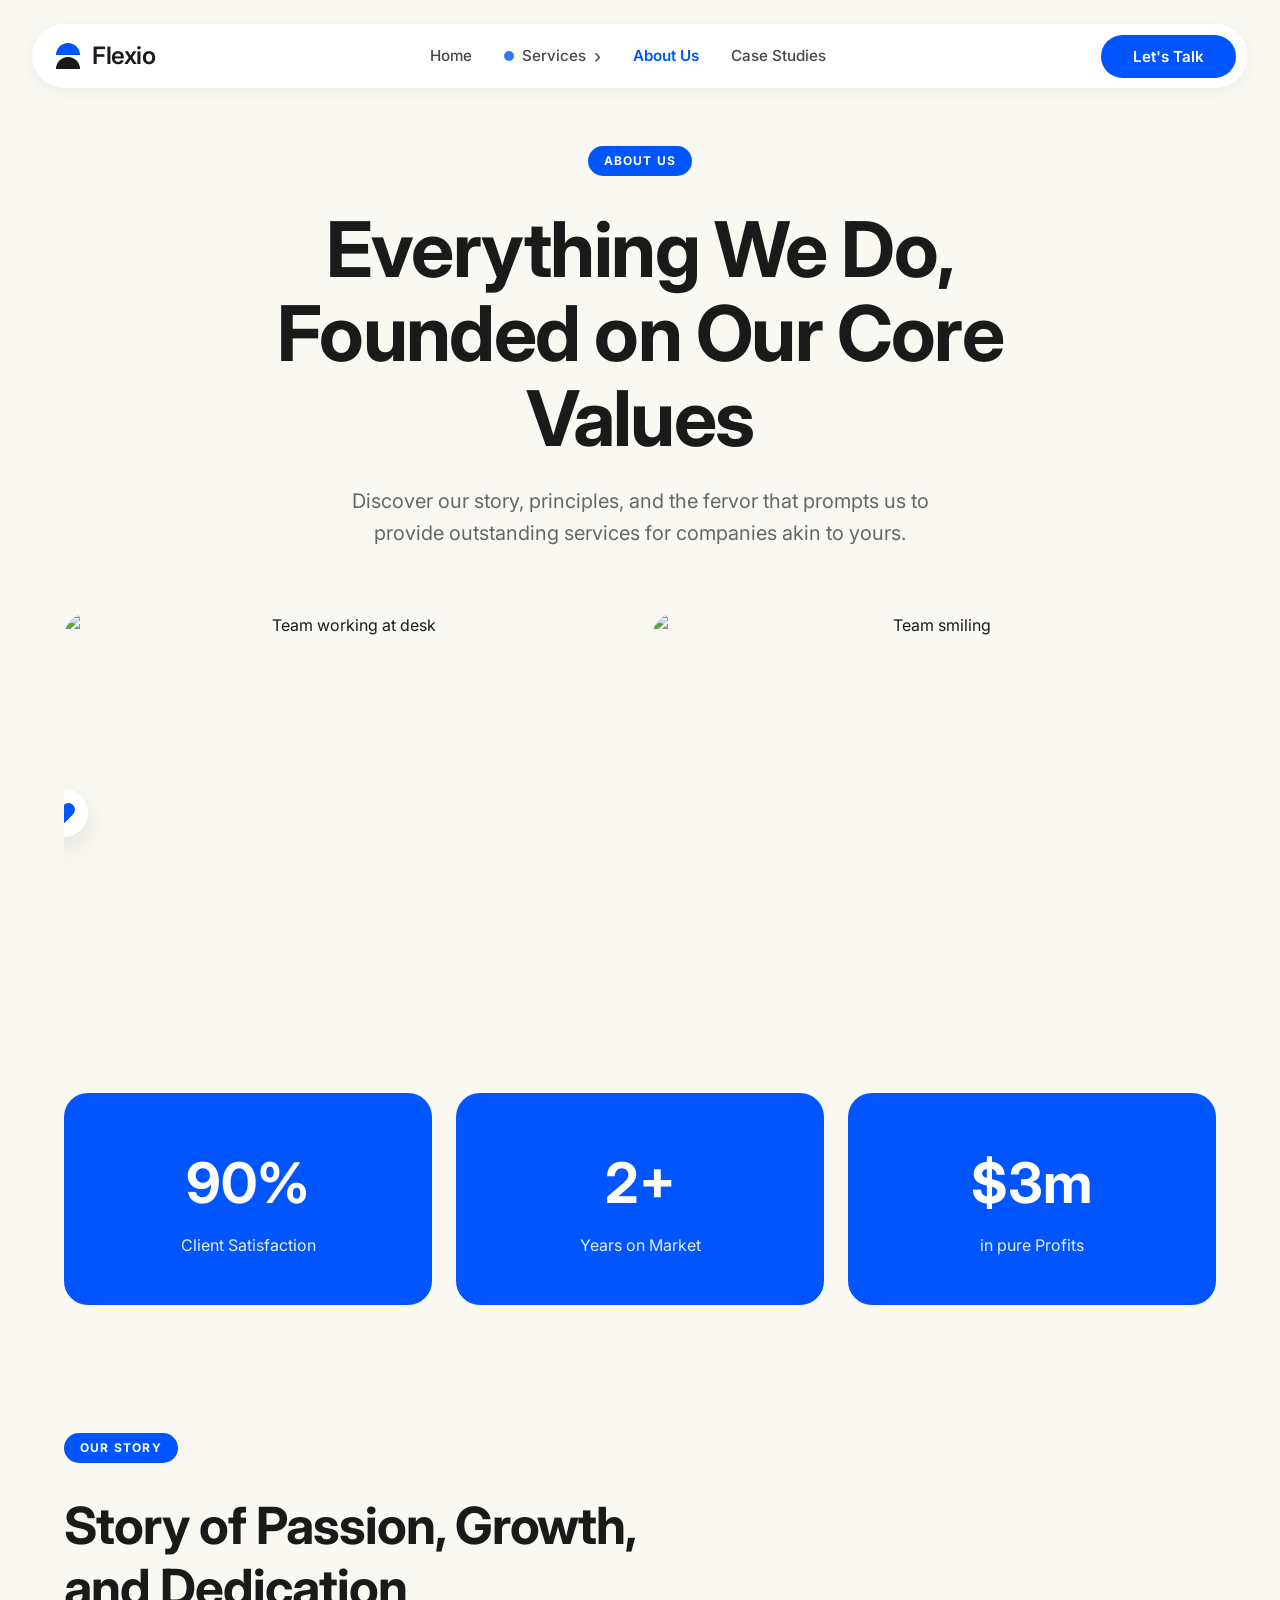
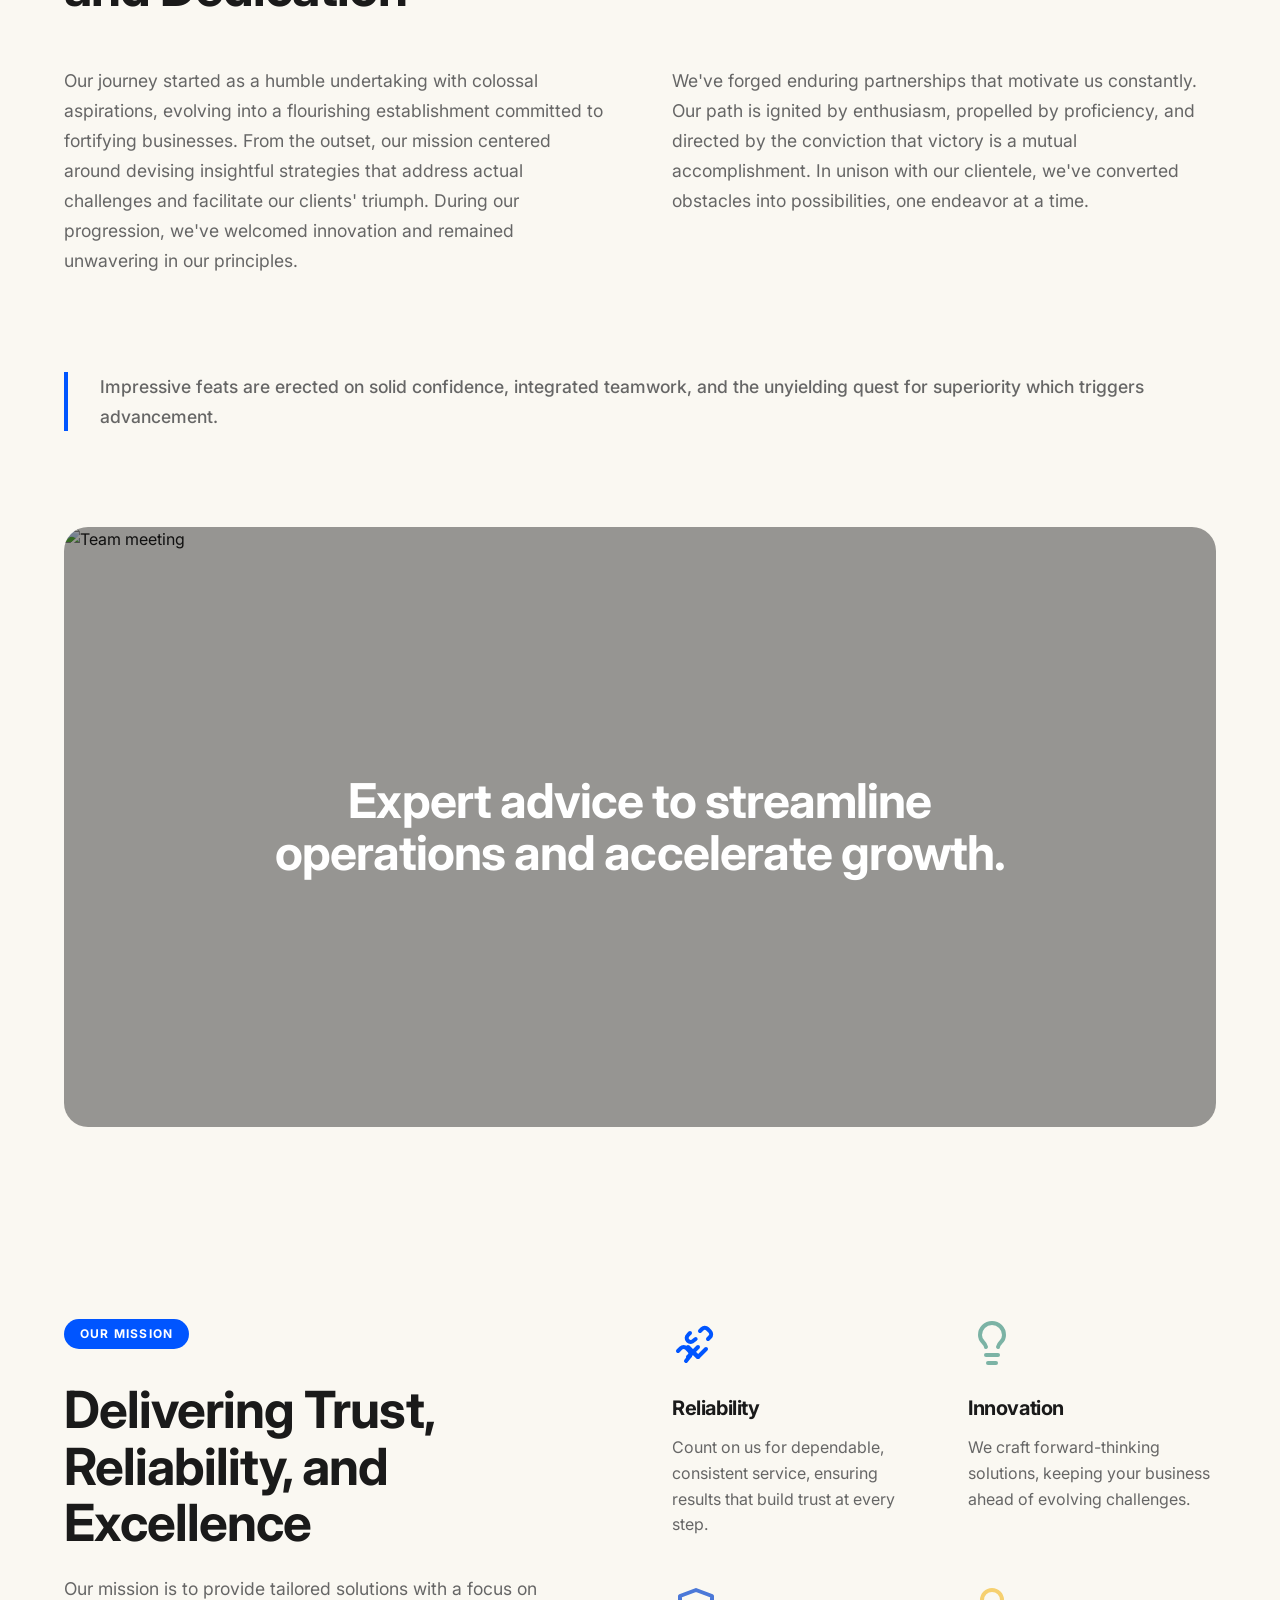
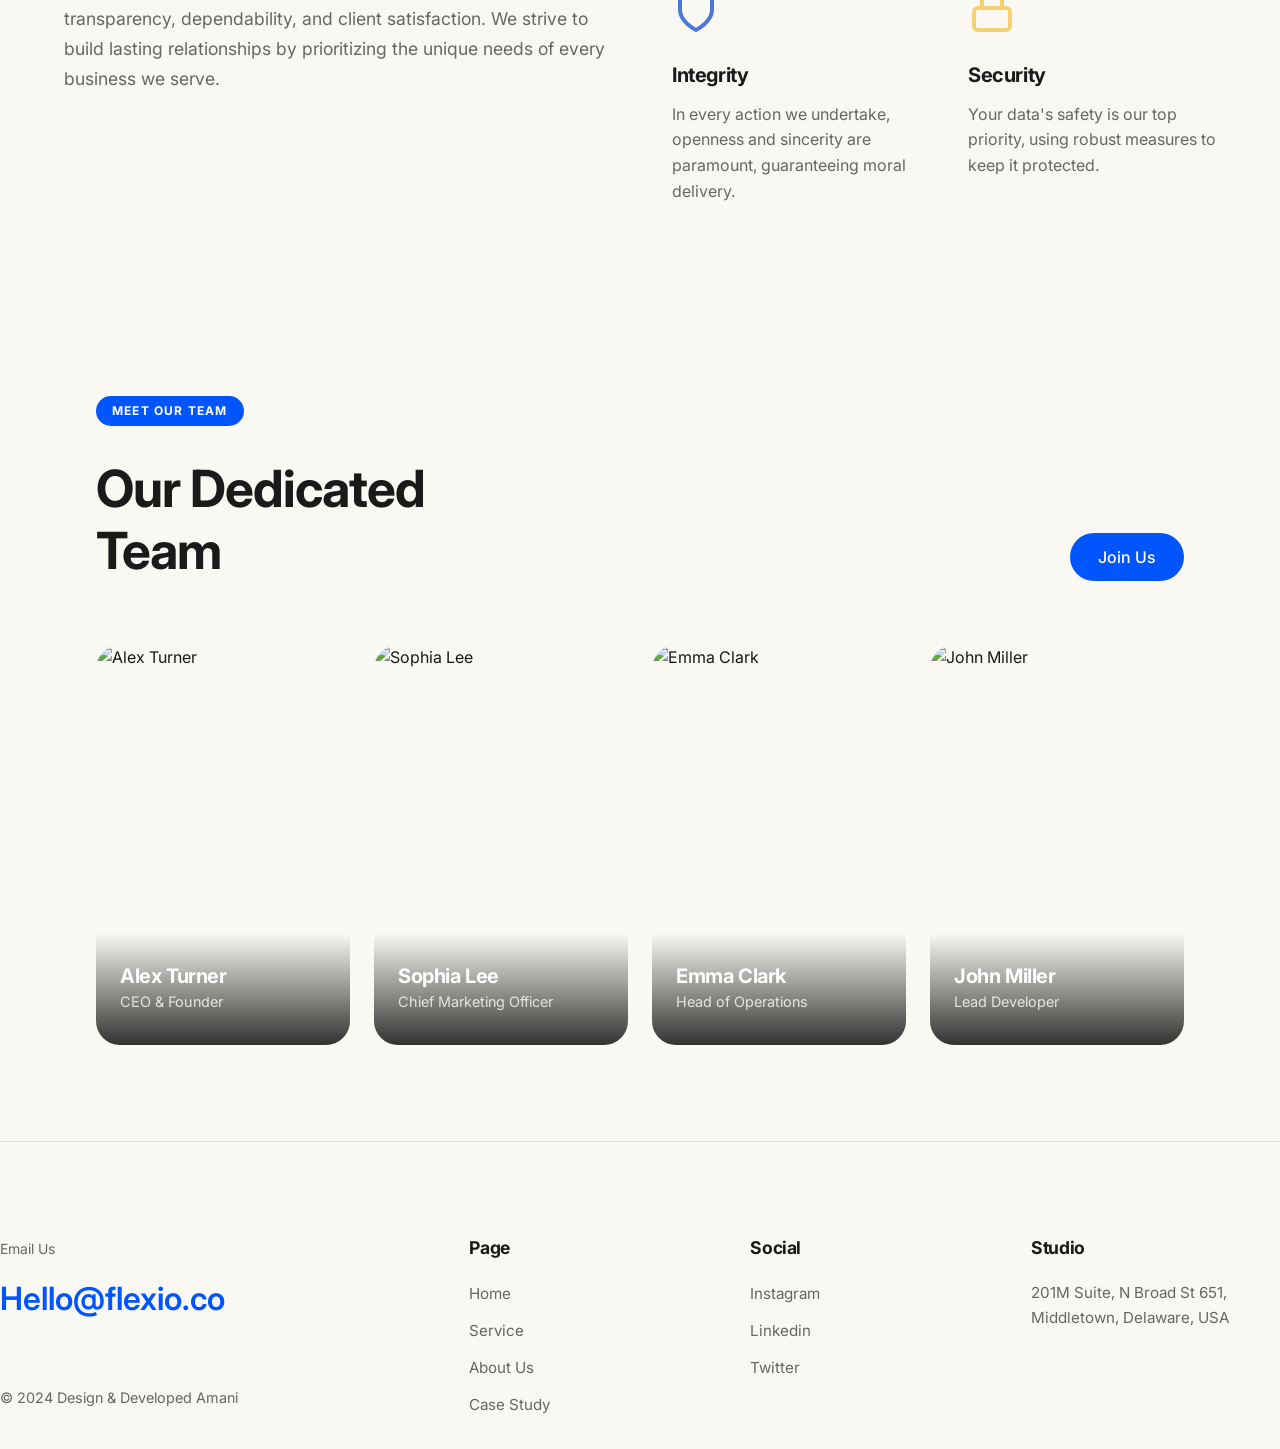
==== about.html @ e98fcf20 "Add files via upload" ====
<!DOCTYPE html>
<html lang="en">
<head>
    <meta charset="UTF-8">
    <meta name="viewport" content="width=device-width, initial-scale=1.0">
    <title>About Us | Fignix </title>
    <meta name="description" content="Learn about our story, mission, and the dedicated team behind Flexio.">
    <style>
        /* =========================================
           BASE STYLES (Variables, Reset, Header, Footer)
           ========================================= */
        @import url('https://fonts.googleapis.com/css2?family=Inter:wght@400;500;600;700;800&display=swap');

        :root {
            --bg-color: #FAF8F2;
            --text-dark: #1A1A1A;
            --text-light: #666666;
            --primary: #0055FF;
            --accent-teal: #7BB3A5;
            --accent-yellow: #F6D070;
            --accent-blue: #4B78D8;
            --accent-pink: #FFA0B1;
            --white: #FFFFFF;
            --border-color: #E2DFD6;
            --font-main: 'Inter', sans-serif;
            --max-width: 1280px;
            --nav-height: 72px;
            --border-radius-pill: 500px;
            --border-radius-card: 24px;
            --transition: all 0.3s ease;
        }

        * { margin: 0; padding: 0; box-sizing: border-box; }
        body { font-family: var(--font-main); background-color: var(--bg-color); color: var(--text-dark); line-height: 1.5; overflow-x: hidden; -webkit-font-smoothing: antialiased; }
        img { max-width: 100%; display: block; }
        ul { list-style: none; }
        a { text-decoration: none; color: inherit; transition: var(--transition); }
        button { cursor: pointer; border: none; background: none; font-family: inherit; }

        h1, h2, h3, h4, h5, h6 { line-height: 1.1; letter-spacing: -0.02em; }
        .text-light { color: var(--text-light); }
        .container { max-width: var(--max-width); margin: 0 auto; padding: 0 2rem; }
        .section-padding { padding: 6rem 0; }

        .btn { display: inline-flex; align-items: center; justify-content: center; padding: 14px 28px; border-radius: var(--border-radius-pill); font-weight: 500; font-size: 1rem; transition: var(--transition); }
        .btn-primary { background-color: var(--primary); color: var(--white); }
        .btn-primary:hover { transform: translateY(-2px); box-shadow: 0 4px 12px rgba(0, 85, 255, 0.3); }

        /* Header Styles */
        .header-container { padding: 1.5rem 2rem; display: flex; justify-content: center; position: fixed; top: 0; left: 0; width: 100%; z-index: 100; transition: transform 0.4s cubic-bezier(0.3, 1, 0.3, 1), padding 0.3s ease; }
        .header-container.header-hidden { transform: translateY(-100%); }
        .header-container.header-scrolled { padding: 1rem 2rem; }
        .header { display: flex; align-items: center; justify-content: space-between; background-color: var(--white); box-shadow: 0 4px 20px rgba(0, 0, 0, 0.05); max-width: var(--max-width); width: 100%; padding: 8px 12px 8px 24px; border-radius: var(--border-radius-pill); transition: box-shadow 0.3s ease; }
        .header-scrolled .header { background-color: rgba(255, 255, 255, 0.85); backdrop-filter: blur(12px); -webkit-backdrop-filter: blur(12px); }
        .header-logo { display: flex; align-items: center; gap: 12px; }
        .logo-icon-wrapper { display: flex; flex-direction: column; gap: 2px; }
        .logo-top-half { width: 24px; height: 12px; background-color: var(--primary); border-radius: 24px 24px 0 0; }
        .logo-bottom-half { width: 24px; height: 12px; background-color: var(--text-dark); border-radius: 24px 24px 0 0; }
        .logo-text { font-size: 1.5rem; font-weight: 600; color: var(--text-dark); letter-spacing: -0.02em; }
        .header-nav { display: flex; align-items: center; gap: 32px; }
        .nav-item { position: relative; display: flex; align-items: center; height: 48px; }
        .nav-link { display: flex; align-items: center; gap: 8px; font-size: 0.95rem; font-weight: 500; color: var(--text-dark); opacity: 0.8; transition: opacity 0.2s ease, color 0.2s; }
        .nav-link:hover, .nav-link.active { opacity: 1; color: var(--primary); font-weight: 600; }
        .nav-link .dot { width: 10px; height: 10px; background-color: var(--primary); border-radius: 50%; display: inline-block; }
        .dropdown-arrow { font-size: 1.2rem; font-weight: 400; display: inline-block; transition: transform 0.3s ease; }
        .dropdown-menu { position: absolute; top: 100%; left: 50%; transform: translateX(-50%) translateY(10px); background-color: var(--white); border-radius: 16px; box-shadow: 0 10px 40px rgba(0, 0, 0, 0.08); padding: 8px 0; min-width: 200px; opacity: 0; visibility: hidden; transition: all 0.3s cubic-bezier(0.16, 1, 0.3, 1); display: flex; flex-direction: column; }
        .has-dropdown:hover .dropdown-menu { opacity: 1; visibility: visible; transform: translateX(-50%) translateY(0); }
        .has-dropdown:hover .dropdown-arrow { transform: rotate(90deg); }
        .dropdown-menu a { padding: 12px 24px; font-size: 0.95rem; font-weight: 500; color: var(--text-dark); transition: background-color 0.2s, color 0.2s; }
        .dropdown-menu a:hover { background-color: var(--bg-color); color: var(--primary); }
        .header-action .btn { padding: 12px 32px; font-size: 0.95rem; font-weight: 600; }
        @media (max-width: 768px) { .header-nav { display: none; } }

        /* Footer Styles */
        .footer { border-top: 1px solid var(--border-color); padding: 6rem 0 2rem; }
        .footer-bottom { display: grid; grid-template-columns: 1fr 2fr; gap: 4rem; }
        .footer-label { font-size: 0.875rem; color: var(--text-light); margin-bottom: 1rem; }
        .footer-email { display: block; font-size: 2rem; font-weight: 600; color: var(--primary); margin-bottom: 4rem; }
        .footer-copy { font-size: 0.9rem; color: var(--text-light); }
        .footer-links-grid { display: grid; grid-template-columns: repeat(3, 1fr); gap: 2rem; }
        .footer-column h4 { font-size: 1.1rem; margin-bottom: 1.5rem; }
        .footer-column ul { display: flex; flex-direction: column; gap: 12px; }
        .footer-column ul a { color: var(--text-light); font-size: 0.95rem; }
        .footer-column ul a:hover { color: var(--primary); }
        .footer-column p { color: var(--text-light); font-size: 0.95rem; line-height: 1.6; }
        @media (max-width: 992px) { .footer-bottom { grid-template-columns: 1fr; } }
        @media (max-width: 600px) { .footer-links-grid { grid-template-columns: 1fr; gap: 3rem; } }


        /* =========================================
           ABOUT PAGE SPECIFIC STYLES
           ========================================= */

        .about-page {
            padding-top: 50px;
            background-color: var(--bg-color);
        }

        /* About Hero Section */
        .about-hero {
            padding: 6rem 0;
            text-align: center;
        }

        .about-badge {
            background-color: var(--primary);
            color: white;
            padding: 6px 16px;
            border-radius: var(--border-radius-pill);
            font-size: 0.75rem;
            font-weight: 700;
            text-transform: uppercase;
            letter-spacing: 0.1em;
            display: inline-block;
            margin-bottom: 2rem;
        }

        .about-hero h1 {
            font-size: clamp(3rem, 6vw, 5rem);
            font-weight: 700;
            line-height: 1.1;
            color: var(--text-dark);
            max-width: 800px;
            margin: 0 auto 1.5rem;
        }

        .about-hero-desc {
            font-size: 1.25rem;
            color: var(--text-light);
            max-width: 600px;
            margin: 0 auto 4rem;
            line-height: 1.6;
        }

        .about-hero-images {
            display: flex;
            justify-content: center;
            gap: 24px;
            margin-top: 3rem;
            padding: 0 5%;
        }

        .about-image-card {
            position: relative;
            flex: 1;
            height: 400px;
            border-radius: 24px;
            overflow: hidden;
        }

        .about-image-card img {
            width: 100%;
            height: 100%;
            object-fit: cover;
        }

        .floating-icon {
            position: absolute;
            top: 50%;
            left: -24px;
            transform: translateY(-50%);
            background-color: white;
            border-radius: 50%;
            width: 48px;
            height: 48px;
            display: flex;
            align-items: center;
            justify-content: center;
            box-shadow: 0 10px 30px rgba(0,0,0,0.1);
            z-index: 10;
        }

        /* About Stats Section */
        .about-stats {
            padding: 2rem 5%;
            margin-top: -3rem;
        }

        .stats-grid {
            display: grid;
            grid-template-columns: repeat(3, 1fr);
            gap: 24px;
        }

        .stat-card-red {
            background-color: var(--primary);
            color: white;
            padding: 3rem 2rem;
            border-radius: 24px;
            text-align: center;
        }

        .stat-card-red .stat-number {
            font-size: 3.5rem;
            font-weight: 700;
            margin-bottom: 0.5rem;
            color: white;
        }

        .stat-card-red p {
            font-size: 1rem;
            opacity: 0.9;
            color: white;
        }

        /* About Story Section */
        .about-story {
            padding: 6rem 5%;
        }

        .story-header h2 {
            font-size: clamp(2.5rem, 4vw, 3.5rem);
            line-height: 1.2;
            margin-bottom: 3rem;
            max-width: 600px;
        }

        .story-content {
            display: grid;
            grid-template-columns: 1fr 1fr;
            gap: 4rem;
        }

        .story-content p {
            font-size: 1.1rem;
            line-height: 1.7;
            color: var(--text-light);
        }

        .story-highlight {
            grid-column: span 2;
            font-size: 1.35rem;
            color: var(--text-dark);
            font-weight: 500;
            margin-top: 2rem;
            padding-left: 2rem;
            border-left: 4px solid var(--primary);
        }

        /* About Video Section */
        .about-video {
            padding: 0 5%;
            margin-bottom: 6rem;
        }

        .video-container-large {
            position: relative;
            width: 100%;
            height: 600px;
            border-radius: 24px;
            overflow: hidden;
        }

        .video-container-large img {
            width: 100%;
            height: 100%;
            object-fit: cover;
        }

        .video-overlay-text {
            position: absolute;
            top: 0;
            left: 0;
            width: 100%;
            height: 100%;
            background: rgba(0,0,0,0.4);
            display: flex;
            align-items: center;
            justify-content: center;
            text-align: center;
        }

        .video-overlay-text h2 {
            color: white;
            font-size: clamp(2rem, 4vw, 3rem);
            max-width: 800px;
            padding: 0 2rem;
        }

        /* About Mission Section */
        .about-mission {
            padding: 6rem 5%;
            display: grid;
            grid-template-columns: 1fr 1fr;
            gap: 4rem;
        }

        .mission-content h2 {
            font-size: clamp(2.5rem, 4vw, 3.5rem);
            margin-bottom: 1.5rem;
            max-width: 500px;
        }

        .mission-content p {
            color: var(--text-light);
            line-height: 1.7;
            font-size: 1.1rem;
        }

        .mission-values {
            display: grid;
            grid-template-columns: 1fr 1fr;
            gap: 3rem;
        }

        .value-item .icon-wrapper {
            margin-bottom: 1.5rem;
        }

        .value-item h4 {
            font-size: 1.25rem;
            margin-bottom: 1rem;
        }

        .value-item p {
            color: var(--text-light);
            line-height: 1.6;
        }

        /* About Team Section */
        .about-team {
            padding: 6rem 5%;
            background-color: var(--bg-color);
        }

        .team-header {
            display: flex;
            justify-content: space-between;
            align-items: flex-end;
            margin-bottom: 4rem;
        }

        .team-header h2 {
            font-size: clamp(2.5rem, 4vw, 3.5rem);
            line-height: 1.2;
        }

        .team-grid {
            display: grid;
            grid-template-columns: repeat(4, 1fr);
            gap: 24px;
        }

        .team-card {
            position: relative;
            height: 400px;
            border-radius: 24px;
            overflow: hidden;
        }

        .team-card img {
            width: 100%;
            height: 100%;
            object-fit: cover;
        }

        .team-info {
            position: absolute;
            bottom: 0;
            left: 0;
            width: 100%;
            padding: 2rem 1.5rem;
            background: linear-gradient(to top, rgba(0,0,0,0.8), transparent);
            color: white;
        }

        .team-info h4 {
            font-size: 1.25rem;
            margin-bottom: 0.25rem;
        }

        .team-info p {
            font-size: 0.9rem;
            opacity: 0.8;
        }

        /* Responsive */
        @media (max-width: 900px) {
            .about-hero-images { flex-direction: column; }
            .about-image-card { height: 300px; }
            .stats-grid { grid-template-columns: 1fr; }
            .story-content { grid-template-columns: 1fr; gap: 2rem; }
            .story-highlight { grid-column: 1; }
            .about-mission { grid-template-columns: 1fr; }
            .mission-values { grid-template-columns: 1fr; }
            .team-grid { grid-template-columns: repeat(2, 1fr); }
            .team-header { flex-direction: column; align-items: flex-start; gap: 1rem; }
        }

        @media (max-width: 600px) {
            .team-grid { grid-template-columns: 1fr; }
            .stat-card-red { padding: 2rem 1rem; }
            .video-container-large { height: 400px; }
        }

        /* Observer animation class */
        .revealed {
            opacity: 1 !important;
            transform: translateY(0) !important;
        }
    </style>
</head>
<body class="about-page">

    <!-- Header Section -->
    <div id="header-container" class="header-container">
        <header class="header">
            <div class="header-logo">
                <a href="#" class="header-logo" style="text-decoration: none; color: inherit;">
                    <div class="logo-icon-wrapper">
                        <div class="logo-top-half"></div>
                        <div class="logo-bottom-half"></div>
                    </div>
                    <span class="logo-text">Flexio</span>
                </a>
            </div>
            
            <nav class="header-nav">
                <div class="nav-item">
                    <a href="#" class="nav-link">Home</a>
                </div>
                <div class="nav-item has-dropdown">
                    <a href="#" class="nav-link">
                        <span class="dot"></span>Services <span class="dropdown-arrow">›</span>
                    </a>
                </div>
                <div class="nav-item">
                    <a href="#" class="nav-link active">About Us</a>
                </div>
                <div class="nav-item">
                    <a href="#" class="nav-link">Case Studies</a>
                </div>
            </nav>
            
            <div class="header-action">
                <button class="btn btn-primary">Let's Talk</button>
            </div>
        </header>
    </div>

    <main>
        <!-- About Hero Section -->
        <section class="about-hero container">
            <div class="about-badge">ABOUT US</div>
            <h1 class="reveal-target">Everything We Do,<br/>Founded on Our Core Values</h1>
            <p class="about-hero-desc reveal-target">
                Discover our story, principles, and the fervor that prompts us to provide outstanding services for companies akin to yours.
            </p>
            
            <div class="about-hero-images reveal-target">
                <div class="about-image-card">
                    <div class="floating-icon">
                        <svg xmlns="http://www.w3.org/2000/svg" width="24" height="24" viewBox="0 0 24 24" fill="#0055FF" stroke="#0055FF" stroke-width="2" stroke-linecap="round" stroke-linejoin="round"><path d="M19 14c1.49-1.46 3-3.21 3-5.5A5.5 5.5 0 0 0 16.5 3c-1.76 0-3 .5-4.5 2-1.5-1.5-2.74-2-4.5-2A5.5 5.5 0 0 0 2 8.5c0 2.3 1.5 4.05 3 5.5l7 7Z"/></svg>
                    </div>
                    <img src="https://images.unsplash.com/photo-1600880292203-757bb62b4baf?ixlib=rb-4.0.3&auto=format&fit=crop&w=800&q=80" alt="Team working at desk">
                </div>
                <div class="about-image-card">
                    <img src="https://images.unsplash.com/photo-1542744173-8e7e53415bb0?ixlib=rb-4.0.3&auto=format&fit=crop&w=800&q=80" alt="Team smiling">
                </div>
            </div>
        </section>

        <!-- About Stats Section -->
        <section class="about-stats container reveal-target">
            <div class="stats-grid">
                <div class="stat-card-red" data-end="100" data-suffix="%">
                    <div class="stat-number"><span class="count-numeric">0</span>%</div>
                    <p>Client Satisfaction</p>
                </div>
                <div class="stat-card-red" data-end="3" data-suffix="+">
                    <div class="stat-number"><span class="count-numeric">0</span>+</div>
                    <p>Years on Market</p>
                </div>
                <div class="stat-card-red" data-end="4" data-prefix="$" data-suffix="m">
                    <div class="stat-number">$<span class="count-numeric">0</span>m</div>
                    <p>in pure Profits</p>
                </div>
            </div>
        </section>

        <!-- About Story Section -->
        <section class="about-story container section-padding">
            <div class="story-header reveal-target">
                <div class="about-badge" style="background-color: var(--primary); color: white;">OUR STORY</div>
                <h2>Story of Passion, Growth, and Dedication</h2>
            </div>
            
            <div class="story-content reveal-target">
                <div>
                    <p>Our journey started as a humble undertaking with colossal aspirations, evolving into a flourishing establishment committed to fortifying businesses. From the outset, our mission centered around devising insightful strategies that address actual challenges and facilitate our clients' triumph. During our progression, we've welcomed innovation and remained unwavering in our principles.</p>
                </div>
                <div>
                    <p>We've forged enduring partnerships that motivate us constantly. Our path is ignited by enthusiasm, propelled by proficiency, and directed by the conviction that victory is a mutual accomplishment. In unison with our clientele, we've converted obstacles into possibilities, one endeavor at a time.</p>
                </div>
                <div class="story-highlight">
                    <p>Impressive feats are erected on solid confidence, integrated teamwork, and the unyielding quest for superiority which triggers advancement.</p>
                </div>
            </div>
        </section>

        <!-- About Video Section -->
        <section class="about-video container reveal-target">
            <div class="video-container-large">
                <img src="https://images.unsplash.com/photo-1552664730-d307ca884978?ixlib=rb-4.0.3&auto=format&fit=crop&w=1200&q=80" alt="Team meeting">
                <div class="video-overlay-text">
                    <h2>Expert advice to streamline operations and accelerate growth.</h2>
                </div>
            </div>
        </section>

        <!-- About Mission Section -->
        <section class="about-mission container section-padding">
            <div class="mission-content reveal-target">
                <div class="about-badge" style="background-color: var(--primary); color: white;">OUR MISSION</div>
                <h2>Delivering Trust, Reliability, and Excellence</h2>
                <p>
                    Our mission is to provide tailored solutions with a focus on transparency, dependability, and client satisfaction. We strive to build lasting relationships by prioritizing the unique needs of every business we serve.
                </p>
            </div>
            
            <div class="mission-values reveal-target">
                <div class="value-item">
                    <div class="icon-wrapper">
                        <svg xmlns="http://www.w3.org/2000/svg" width="48" height="48" viewBox="0 0 24 24" fill="none" stroke="var(--primary)" stroke-width="2" stroke-linecap="round" stroke-linejoin="round"><path d="m11 17 2 2 4-4"/><path d="m18 10 1-1a2 2 0 0 0 0-2.82L17.82 5a2 2 0 0 0-2.82 0L14 6"/><path d="m8 14 5 5"/><path d="m13 14-5 5"/><path d="m9 7-.96.96a2 2 0 1 0 2.82 2.82L11.82 10"/><path d="m3 16 1.41-1.41a2 2 0 0 1 2.82 0l1.35 1.35A2 2 0 0 1 8.58 19L7 21"/></svg>
                    </div>
                    <h4>Reliability</h4>
                    <p>Count on us for dependable, consistent service, ensuring results that build trust at every step.</p>
                </div>
                
                <div class="value-item">
                    <div class="icon-wrapper">
                        <svg xmlns="http://www.w3.org/2000/svg" width="48" height="48" viewBox="0 0 24 24" fill="none" stroke="var(--accent-teal)" stroke-width="2" stroke-linecap="round" stroke-linejoin="round"><path d="M15 14c.2-1 .7-1.7 1.5-2.5 1-.9 1.5-2.2 1.5-3.5A6 6 0 0 0 6 8c0 1 .2 2.2 1.5 3.5.7.7 1.3 1.5 1.5 2.5"/><path d="M9 18h6"/><path d="M10 22h4"/></svg>
                    </div>
                    <h4>Innovation</h4>
                    <p>We craft forward-thinking solutions, keeping your business ahead of evolving challenges.</p>
                </div>
                
                <div class="value-item">
                    <div class="icon-wrapper">
                        <svg xmlns="http://www.w3.org/2000/svg" width="48" height="48" viewBox="0 0 24 24" fill="none" stroke="var(--accent-blue)" stroke-width="2" stroke-linecap="round" stroke-linejoin="round"><path d="M12 22s8-4 8-10V5l-8-3-8 3v7c0 6 8 10 8 10z"/></svg>
                    </div>
                    <h4>Integrity</h4>
                    <p>In every action we undertake, openness and sincerity are paramount, guaranteeing moral delivery.</p>
                </div>
                
                <div class="value-item">
                    <div class="icon-wrapper">
                        <svg xmlns="http://www.w3.org/2000/svg" width="48" height="48" viewBox="0 0 24 24" fill="none" stroke="var(--accent-yellow)" stroke-width="2" stroke-linecap="round" stroke-linejoin="round"><rect width="18" height="11" x="3" y="11" rx="2" ry="2"/><path d="M7 11V7a5 5 0 0 1 10 0v4"/></svg>
                    </div>
                    <h4>Security</h4>
                    <p>Your data's safety is our top priority, using robust measures to keep it protected.</p>
                </div>
            </div>
        </section>

        <!-- About Team Section -->
        <section class="about-team section-padding">
            <div class="container">
                <div class="team-header reveal-target">
                    <div>
                        <div class="about-badge" style="background-color: var(--primary); color: white;">MEET OUR TEAM</div>
                        <h2>Our Dedicated<br/>Team</h2>
                    </div>
                    <button class="btn btn-primary">Join Us</button>
                </div>
                
                <div class="team-grid">
                    <div class="team-card reveal-target">
                        <img src="https://images.unsplash.com/photo-1560250097-0b93528c311a?ixlib=rb-4.0.3&auto=format&fit=crop&w=400&q=80" alt="Alex Turner">
                        <div class="team-info">
                            <h4>Alex Turner</h4>
                            <p>CEO & Founder</p>
                        </div>
                    </div>
                    <div class="team-card reveal-target">
                        <img src="https://images.unsplash.com/photo-1573496359142-b8d87734a5a2?ixlib=rb-4.0.3&auto=format&fit=crop&w=400&q=80" alt="Sophia Lee">
                        <div class="team-info">
                            <h4>Sophia Lee</h4>
                            <p>Chief Marketing Officer</p>
                        </div>
                    </div>
                    <div class="team-card reveal-target">
                        <img src="https://images.unsplash.com/photo-1507003211169-0a1dd7228f2d?ixlib=rb-4.0.3&auto=format&fit=crop&w=400&q=80" alt="Emma Clark">
                        <div class="team-info">
                            <h4>Emma Clark</h4>
                            <p>Head of Operations</p>
                        </div>
                    </div>
                    <div class="team-card reveal-target">
                        <img src="https://images.unsplash.com/photo-1500648767791-00dcc994a43e?ixlib=rb-4.0.3&auto=format&fit=crop&w=400&q=80" alt="John Miller">
                        <div class="team-info">
                            <h4>John Miller</h4>
                            <p>Lead Developer</p>
                        </div>
                    </div>
                </div>
            </div>
        </section>
    </main>

    <!-- Footer Section -->
    <footer class="footer section-padding container">
        <div class="footer-bottom">
            <div class="footer-left">
                <p class="footer-label">Email Us</p>
                <a href="mailto:hello@flexio.co" class="footer-email">Hello@flexio.co</a>
                <p class="footer-copy">© 2024 Design & Developed Amani</p>
            </div>
            <div class="footer-links-grid">
                <div class="footer-column">
                    <h4>Page</h4>
                    <ul>
                        <li><a href="#">Home</a></li>
                        <li><a href="#">Service</a></li>
                        <li><a href="#">About Us</a></li>
                        <li><a href="#">Case Study</a></li>
                    </ul>
                </div>
                <div class="footer-column">
                    <h4>Social</h4>
                    <ul>
                        <li><a href="#">Instagram</a></li>
                        <li><a href="#">Linkedin</a></li>
                        <li><a href="#">Twitter</a></li>
                    </ul>
                </div>
                <div class="footer-column">
                    <h4>Studio</h4>
                    <p>201M Suite, N Broad St 651,<br>Middletown, Delaware, USA</p>
                </div>
            </div>
        </div>
    </footer>

    <script>
        document.addEventListener('DOMContentLoaded', () => {
            // --- HEADER SCROLL LOGIC ---
            const headerContainer = document.querySelector('.header-container');
            let lastScrollY = window.scrollY;
            
            window.addEventListener('scroll', () => {
                const currentScrollY = window.scrollY;
                if (currentScrollY > 50) {
                    headerContainer.classList.add('header-scrolled');
                } else {
                    headerContainer.classList.remove('header-scrolled');
                }
                
                if (currentScrollY > lastScrollY && currentScrollY > 100) {
                    headerContainer.classList.add('header-hidden');
                } else {
                    headerContainer.classList.remove('header-hidden');
                }
                lastScrollY = currentScrollY;
            }, { passive: true });

            // --- REVEAL ANIMATIONS ON SCROLL ---
            const observerOptions = {
                threshold: 0.15,
                rootMargin: '0px 0px -50px 0px'
            };

            const revealObserver = new IntersectionObserver((entries) => {
                entries.forEach(entry => {
                    if (entry.isIntersecting) {
                        entry.target.classList.add('revealed');
                        revealObserver.unobserve(entry.target);
                    }
                });
            }, observerOptions);

            const itemsToAnimate = document.querySelectorAll('.reveal-target, .about-hero, .stat-card-red, .story-header, .story-content, .video-container-large, .mission-content, .value-item, .team-card');
            
            itemsToAnimate.forEach((el, index) => {
                el.style.opacity = '0';
                el.style.transform = 'translateY(30px)';
                el.style.transition = 'all 0.8s cubic-bezier(0.2, 0.8, 0.2, 1)';
                el.style.transitionDelay = `${(index % 3) * 0.1}s`; 
                
                el.addEventListener('transitionend', () => {
                    el.style.transitionDelay = '0s'; 
                });

                revealObserver.observe(el);
            });

            // --- STATS COUNTER ANIMATION ---
            const statsCards = document.querySelectorAll('.stat-card-red');
            const statsObserver = new IntersectionObserver((entries) => {
                entries.forEach(entry => {
                    if (entry.isIntersecting) {
                        const card = entry.target;
                        const endValue = parseInt(card.getAttribute('data-end'));
                        const countEl = card.querySelector('.count-numeric');
                        
                        if (countEl && !card.classList.contains('counted')) {
                            animateValue(countEl, 0, endValue, 2000);
                            card.classList.add('counted');
                        }
                        statsObserver.unobserve(card);
                    }
                });
            }, { threshold: 0.5 });

            statsCards.forEach(card => statsObserver.observe(card));

            function animateValue(obj, start, end, duration) {
                let startTimestamp = null;
                const step = (timestamp) => {
                    if (!startTimestamp) startTimestamp = timestamp;
                    const progress = Math.min((timestamp - startTimestamp) / duration, 1);
                    const easeProgress = 1 - Math.pow(1 - progress, 4); 
                    obj.innerHTML = Math.floor(easeProgress * end);
                    if (progress < 1) {
                        window.requestAnimationFrame(step);
                    } else {
                        obj.innerHTML = end;
                    }
                };
                window.requestAnimationFrame(step);
            }
        });
    </script>
</body>
</html>
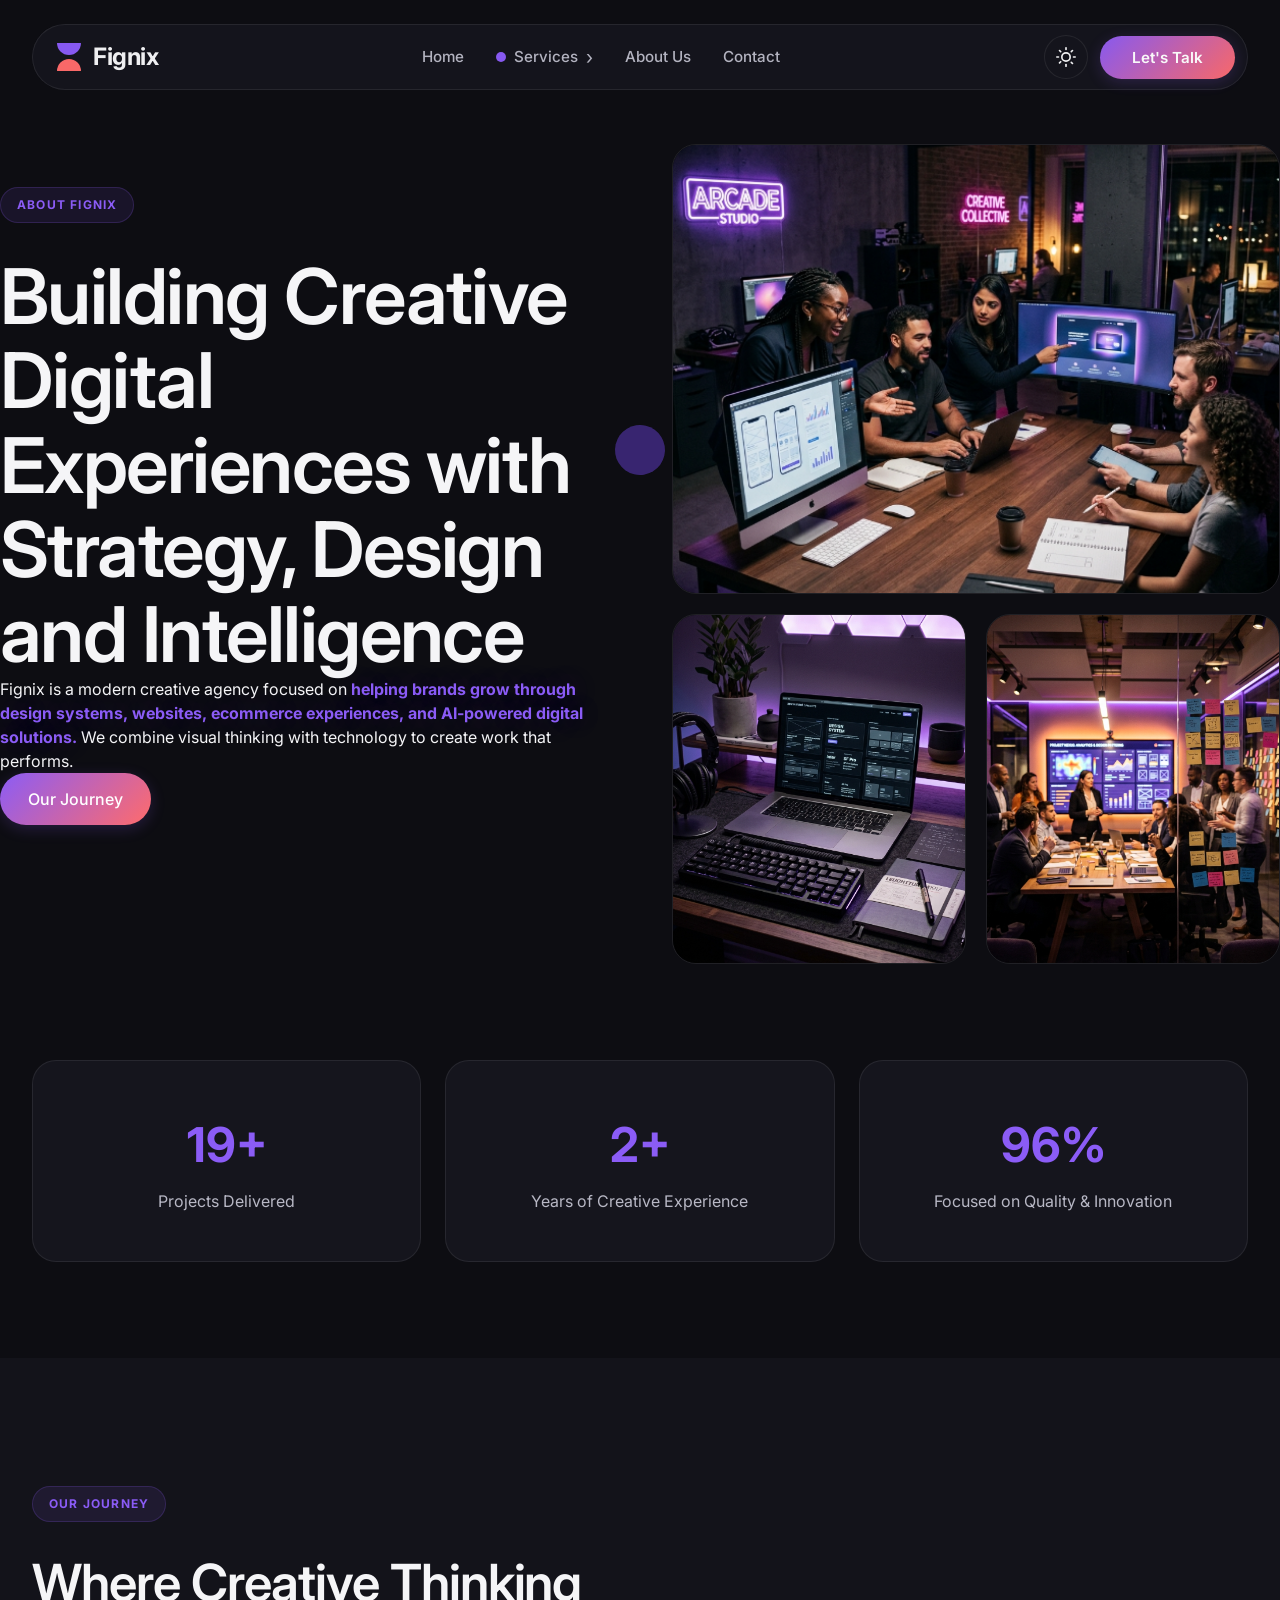
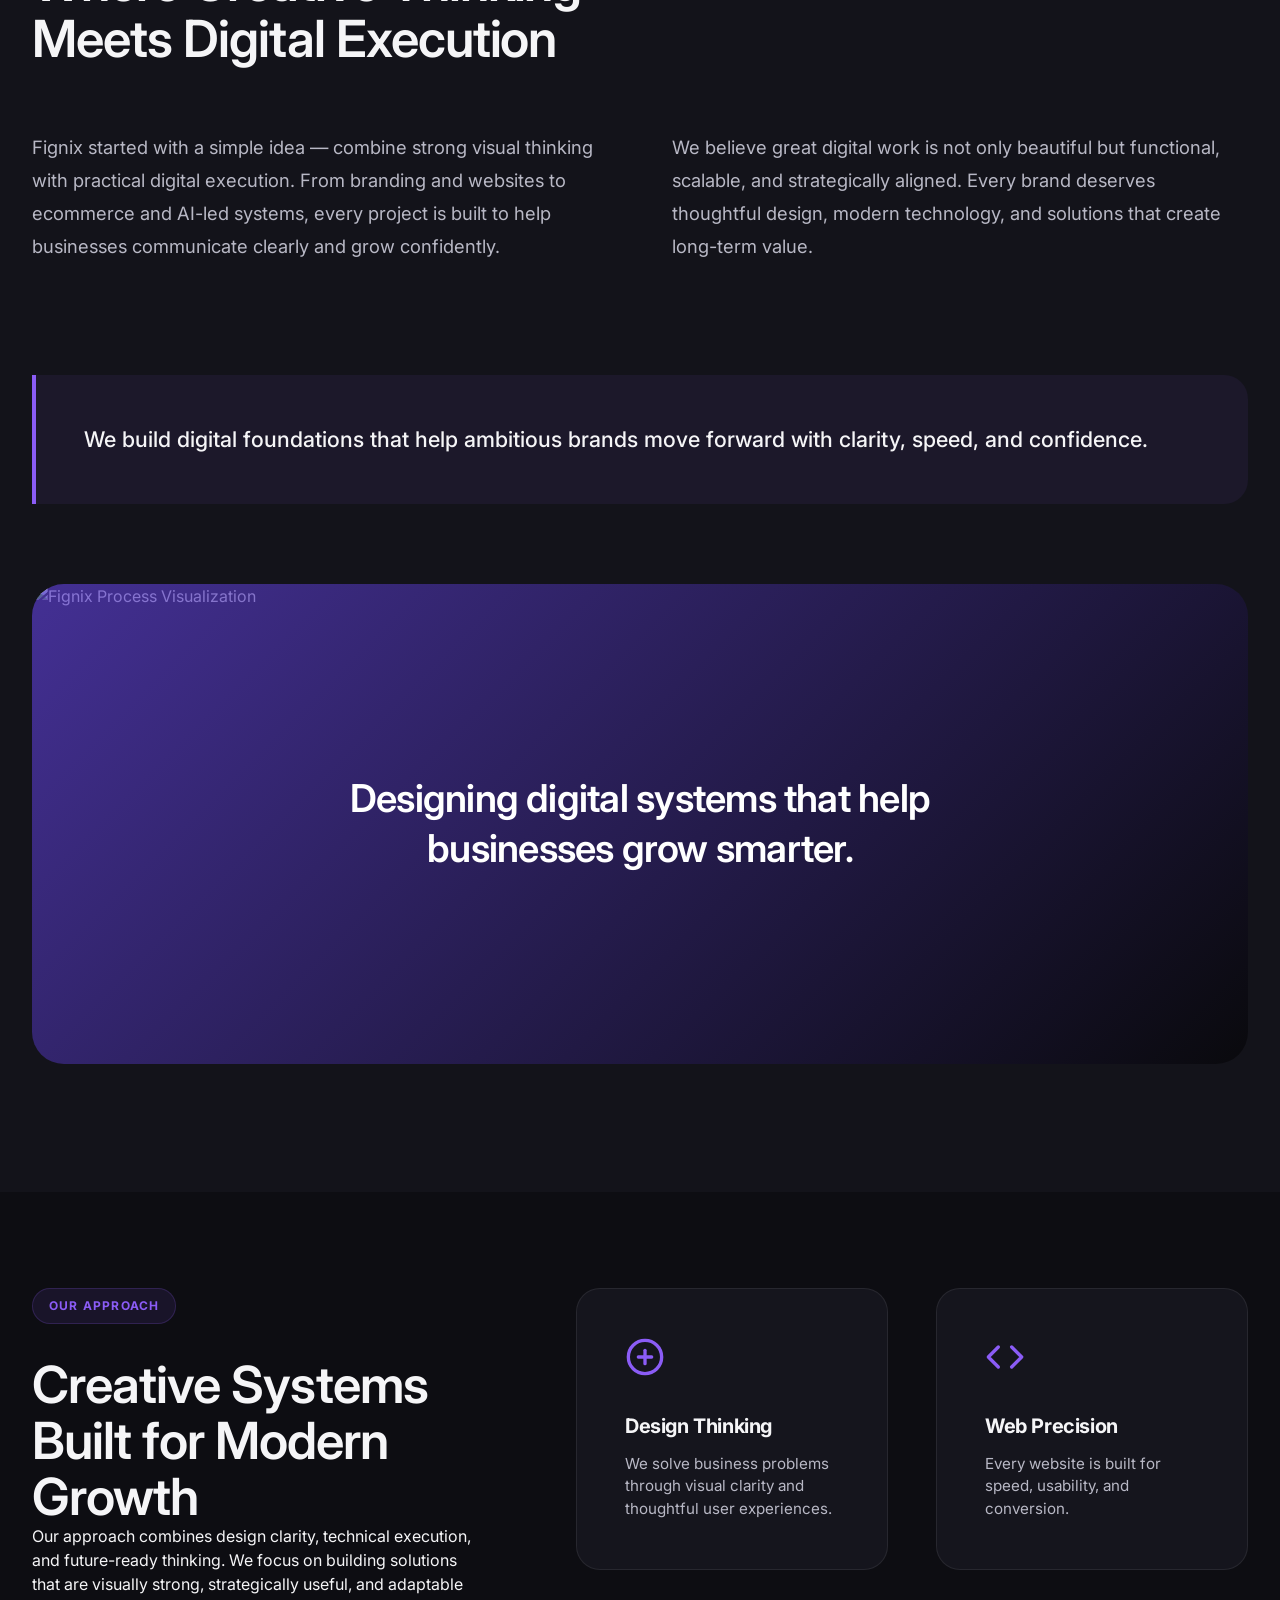
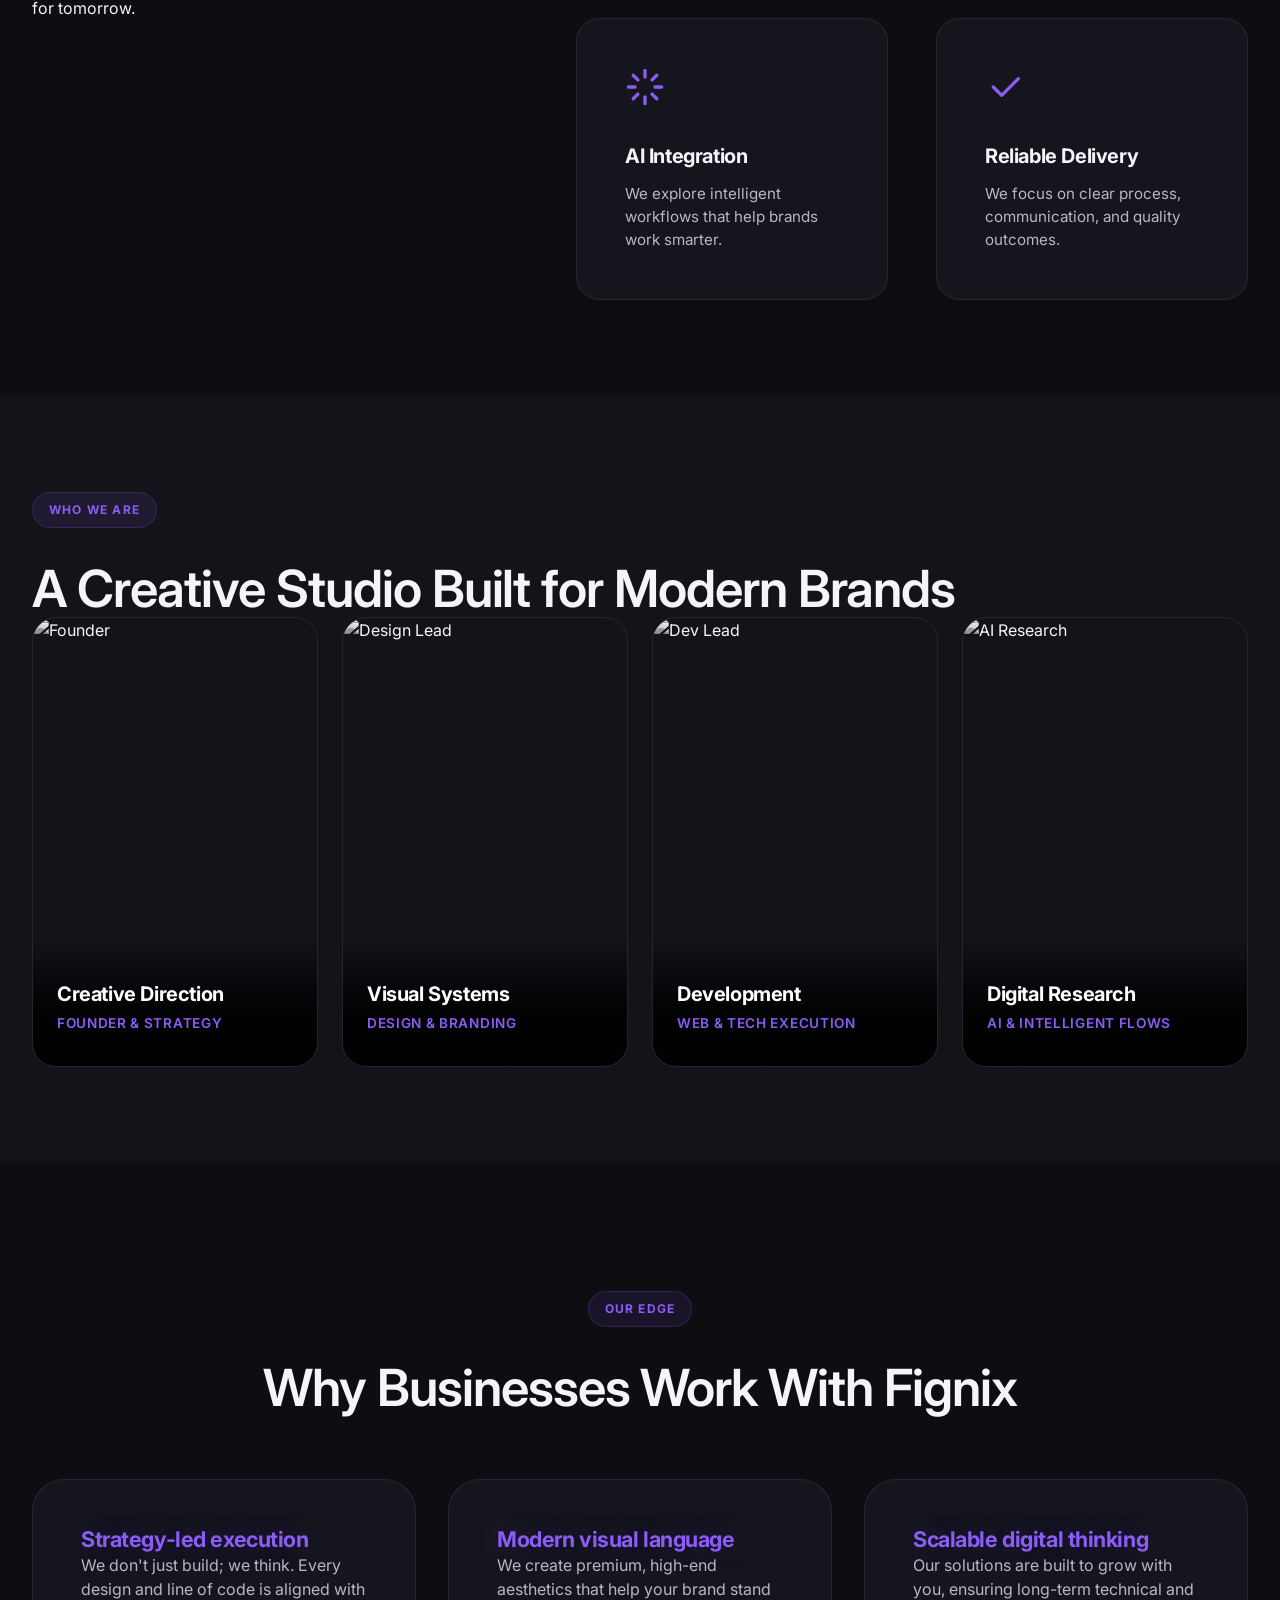
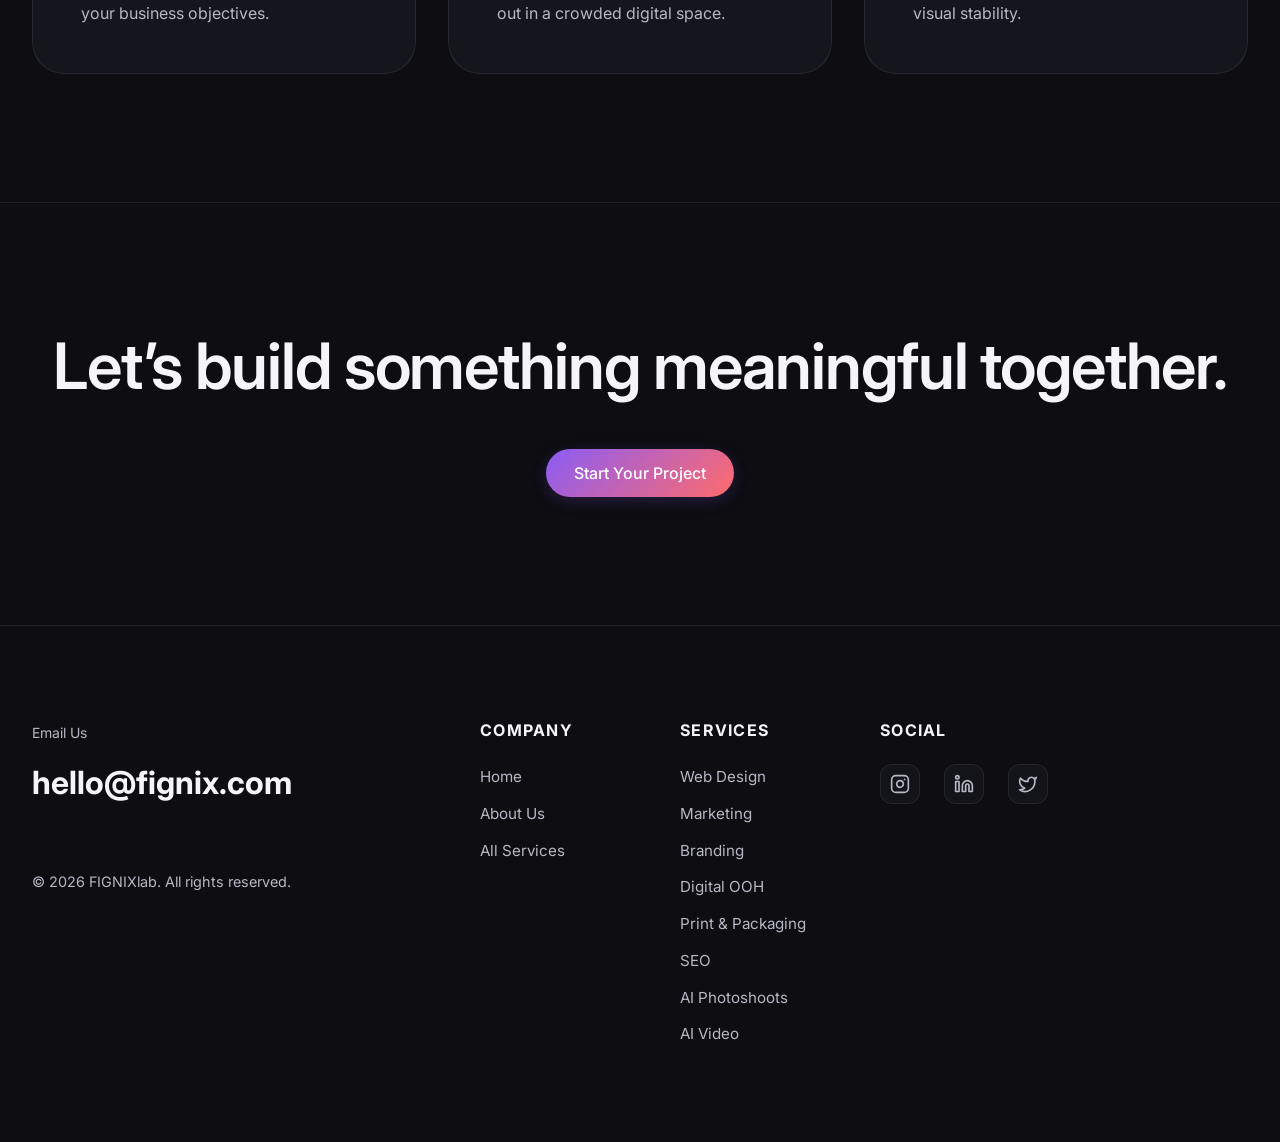
==== commit 440523ea: "Add files via upload" ====
--- a/about.html
+++ b/about.html
@@ -3,723 +3,412 @@
 <head>
     <meta charset="UTF-8">
     <meta name="viewport" content="width=device-width, initial-scale=1.0">
-    <title>About Us | Fignix </title>
-    <meta name="description" content="Learn about our story, mission, and the dedicated team behind Flexio.">
-    <style>
-        /* =========================================
-           BASE STYLES (Variables, Reset, Header, Footer)
-           ========================================= */
-        @import url('https://fonts.googleapis.com/css2?family=Inter:wght@400;500;600;700;800&display=swap');
-
-        :root {
-            --bg-color: #FAF8F2;
-            --text-dark: #1A1A1A;
-            --text-light: #666666;
-            --primary: #0055FF;
-            --accent-teal: #7BB3A5;
-            --accent-yellow: #F6D070;
-            --accent-blue: #4B78D8;
-            --accent-pink: #FFA0B1;
-            --white: #FFFFFF;
-            --border-color: #E2DFD6;
-            --font-main: 'Inter', sans-serif;
-            --max-width: 1280px;
-            --nav-height: 72px;
-            --border-radius-pill: 500px;
-            --border-radius-card: 24px;
-            --transition: all 0.3s ease;
-        }
-
-        * { margin: 0; padding: 0; box-sizing: border-box; }
-        body { font-family: var(--font-main); background-color: var(--bg-color); color: var(--text-dark); line-height: 1.5; overflow-x: hidden; -webkit-font-smoothing: antialiased; }
-        img { max-width: 100%; display: block; }
-        ul { list-style: none; }
-        a { text-decoration: none; color: inherit; transition: var(--transition); }
-        button { cursor: pointer; border: none; background: none; font-family: inherit; }
-
-        h1, h2, h3, h4, h5, h6 { line-height: 1.1; letter-spacing: -0.02em; }
-        .text-light { color: var(--text-light); }
-        .container { max-width: var(--max-width); margin: 0 auto; padding: 0 2rem; }
-        .section-padding { padding: 6rem 0; }
-
-        .btn { display: inline-flex; align-items: center; justify-content: center; padding: 14px 28px; border-radius: var(--border-radius-pill); font-weight: 500; font-size: 1rem; transition: var(--transition); }
-        .btn-primary { background-color: var(--primary); color: var(--white); }
-        .btn-primary:hover { transform: translateY(-2px); box-shadow: 0 4px 12px rgba(0, 85, 255, 0.3); }
-
-        /* Header Styles */
-        .header-container { padding: 1.5rem 2rem; display: flex; justify-content: center; position: fixed; top: 0; left: 0; width: 100%; z-index: 100; transition: transform 0.4s cubic-bezier(0.3, 1, 0.3, 1), padding 0.3s ease; }
-        .header-container.header-hidden { transform: translateY(-100%); }
-        .header-container.header-scrolled { padding: 1rem 2rem; }
-        .header { display: flex; align-items: center; justify-content: space-between; background-color: var(--white); box-shadow: 0 4px 20px rgba(0, 0, 0, 0.05); max-width: var(--max-width); width: 100%; padding: 8px 12px 8px 24px; border-radius: var(--border-radius-pill); transition: box-shadow 0.3s ease; }
-        .header-scrolled .header { background-color: rgba(255, 255, 255, 0.85); backdrop-filter: blur(12px); -webkit-backdrop-filter: blur(12px); }
-        .header-logo { display: flex; align-items: center; gap: 12px; }
-        .logo-icon-wrapper { display: flex; flex-direction: column; gap: 2px; }
-        .logo-top-half { width: 24px; height: 12px; background-color: var(--primary); border-radius: 24px 24px 0 0; }
-        .logo-bottom-half { width: 24px; height: 12px; background-color: var(--text-dark); border-radius: 24px 24px 0 0; }
-        .logo-text { font-size: 1.5rem; font-weight: 600; color: var(--text-dark); letter-spacing: -0.02em; }
-        .header-nav { display: flex; align-items: center; gap: 32px; }
-        .nav-item { position: relative; display: flex; align-items: center; height: 48px; }
-        .nav-link { display: flex; align-items: center; gap: 8px; font-size: 0.95rem; font-weight: 500; color: var(--text-dark); opacity: 0.8; transition: opacity 0.2s ease, color 0.2s; }
-        .nav-link:hover, .nav-link.active { opacity: 1; color: var(--primary); font-weight: 600; }
-        .nav-link .dot { width: 10px; height: 10px; background-color: var(--primary); border-radius: 50%; display: inline-block; }
-        .dropdown-arrow { font-size: 1.2rem; font-weight: 400; display: inline-block; transition: transform 0.3s ease; }
-        .dropdown-menu { position: absolute; top: 100%; left: 50%; transform: translateX(-50%) translateY(10px); background-color: var(--white); border-radius: 16px; box-shadow: 0 10px 40px rgba(0, 0, 0, 0.08); padding: 8px 0; min-width: 200px; opacity: 0; visibility: hidden; transition: all 0.3s cubic-bezier(0.16, 1, 0.3, 1); display: flex; flex-direction: column; }
-        .has-dropdown:hover .dropdown-menu { opacity: 1; visibility: visible; transform: translateX(-50%) translateY(0); }
-        .has-dropdown:hover .dropdown-arrow { transform: rotate(90deg); }
-        .dropdown-menu a { padding: 12px 24px; font-size: 0.95rem; font-weight: 500; color: var(--text-dark); transition: background-color 0.2s, color 0.2s; }
-        .dropdown-menu a:hover { background-color: var(--bg-color); color: var(--primary); }
-        .header-action .btn { padding: 12px 32px; font-size: 0.95rem; font-weight: 600; }
-        @media (max-width: 768px) { .header-nav { display: none; } }
-
-        /* Footer Styles */
-        .footer { border-top: 1px solid var(--border-color); padding: 6rem 0 2rem; }
-        .footer-bottom { display: grid; grid-template-columns: 1fr 2fr; gap: 4rem; }
-        .footer-label { font-size: 0.875rem; color: var(--text-light); margin-bottom: 1rem; }
-        .footer-email { display: block; font-size: 2rem; font-weight: 600; color: var(--primary); margin-bottom: 4rem; }
-        .footer-copy { font-size: 0.9rem; color: var(--text-light); }
-        .footer-links-grid { display: grid; grid-template-columns: repeat(3, 1fr); gap: 2rem; }
-        .footer-column h4 { font-size: 1.1rem; margin-bottom: 1.5rem; }
-        .footer-column ul { display: flex; flex-direction: column; gap: 12px; }
-        .footer-column ul a { color: var(--text-light); font-size: 0.95rem; }
-        .footer-column ul a:hover { color: var(--primary); }
-        .footer-column p { color: var(--text-light); font-size: 0.95rem; line-height: 1.6; }
-        @media (max-width: 992px) { .footer-bottom { grid-template-columns: 1fr; } }
-        @media (max-width: 600px) { .footer-links-grid { grid-template-columns: 1fr; gap: 3rem; } }
-
-
-        /* =========================================
-           ABOUT PAGE SPECIFIC STYLES
-           ========================================= */
-
-        .about-page {
-            padding-top: 50px;
-            background-color: var(--bg-color);
-        }
-
-        /* About Hero Section */
-        .about-hero {
-            padding: 6rem 0;
-            text-align: center;
-        }
-
-        .about-badge {
-            background-color: var(--primary);
-            color: white;
-            padding: 6px 16px;
-            border-radius: var(--border-radius-pill);
-            font-size: 0.75rem;
-            font-weight: 700;
-            text-transform: uppercase;
-            letter-spacing: 0.1em;
-            display: inline-block;
-            margin-bottom: 2rem;
-        }
-
-        .about-hero h1 {
-            font-size: clamp(3rem, 6vw, 5rem);
-            font-weight: 700;
-            line-height: 1.1;
-            color: var(--text-dark);
-            max-width: 800px;
-            margin: 0 auto 1.5rem;
-        }
-
-        .about-hero-desc {
-            font-size: 1.25rem;
-            color: var(--text-light);
-            max-width: 600px;
-            margin: 0 auto 4rem;
-            line-height: 1.6;
-        }
-
-        .about-hero-images {
-            display: flex;
-            justify-content: center;
-            gap: 24px;
-            margin-top: 3rem;
-            padding: 0 5%;
-        }
-
-        .about-image-card {
-            position: relative;
-            flex: 1;
-            height: 400px;
-            border-radius: 24px;
-            overflow: hidden;
-        }
-
-        .about-image-card img {
-            width: 100%;
-            height: 100%;
-            object-fit: cover;
-        }
-
-        .floating-icon {
-            position: absolute;
-            top: 50%;
-            left: -24px;
-            transform: translateY(-50%);
-            background-color: white;
-            border-radius: 50%;
-            width: 48px;
-            height: 48px;
-            display: flex;
-            align-items: center;
-            justify-content: center;
-            box-shadow: 0 10px 30px rgba(0,0,0,0.1);
-            z-index: 10;
-        }
-
-        /* About Stats Section */
-        .about-stats {
-            padding: 2rem 5%;
-            margin-top: -3rem;
-        }
-
-        .stats-grid {
-            display: grid;
-            grid-template-columns: repeat(3, 1fr);
-            gap: 24px;
-        }
-
-        .stat-card-red {
-            background-color: var(--primary);
-            color: white;
-            padding: 3rem 2rem;
-            border-radius: 24px;
-            text-align: center;
-        }
-
-        .stat-card-red .stat-number {
-            font-size: 3.5rem;
-            font-weight: 700;
-            margin-bottom: 0.5rem;
-            color: white;
-        }
-
-        .stat-card-red p {
-            font-size: 1rem;
-            opacity: 0.9;
-            color: white;
-        }
-
-        /* About Story Section */
-        .about-story {
-            padding: 6rem 5%;
-        }
-
-        .story-header h2 {
-            font-size: clamp(2.5rem, 4vw, 3.5rem);
-            line-height: 1.2;
-            margin-bottom: 3rem;
-            max-width: 600px;
-        }
-
-        .story-content {
-            display: grid;
-            grid-template-columns: 1fr 1fr;
-            gap: 4rem;
-        }
-
-        .story-content p {
-            font-size: 1.1rem;
-            line-height: 1.7;
-            color: var(--text-light);
-        }
-
-        .story-highlight {
-            grid-column: span 2;
-            font-size: 1.35rem;
-            color: var(--text-dark);
-            font-weight: 500;
-            margin-top: 2rem;
-            padding-left: 2rem;
-            border-left: 4px solid var(--primary);
-        }
-
-        /* About Video Section */
-        .about-video {
-            padding: 0 5%;
-            margin-bottom: 6rem;
-        }
-
-        .video-container-large {
-            position: relative;
-            width: 100%;
-            height: 600px;
-            border-radius: 24px;
-            overflow: hidden;
-        }
-
-        .video-container-large img {
-            width: 100%;
-            height: 100%;
-            object-fit: cover;
-        }
-
-        .video-overlay-text {
-            position: absolute;
-            top: 0;
-            left: 0;
-            width: 100%;
-            height: 100%;
-            background: rgba(0,0,0,0.4);
-            display: flex;
-            align-items: center;
-            justify-content: center;
-            text-align: center;
-        }
-
-        .video-overlay-text h2 {
-            color: white;
-            font-size: clamp(2rem, 4vw, 3rem);
-            max-width: 800px;
-            padding: 0 2rem;
-        }
-
-        /* About Mission Section */
-        .about-mission {
-            padding: 6rem 5%;
-            display: grid;
-            grid-template-columns: 1fr 1fr;
-            gap: 4rem;
-        }
-
-        .mission-content h2 {
-            font-size: clamp(2.5rem, 4vw, 3.5rem);
-            margin-bottom: 1.5rem;
-            max-width: 500px;
-        }
-
-        .mission-content p {
-            color: var(--text-light);
-            line-height: 1.7;
-            font-size: 1.1rem;
-        }
-
-        .mission-values {
-            display: grid;
-            grid-template-columns: 1fr 1fr;
-            gap: 3rem;
-        }
-
-        .value-item .icon-wrapper {
-            margin-bottom: 1.5rem;
-        }
-
-        .value-item h4 {
-            font-size: 1.25rem;
-            margin-bottom: 1rem;
-        }
-
-        .value-item p {
-            color: var(--text-light);
-            line-height: 1.6;
-        }
-
-        /* About Team Section */
-        .about-team {
-            padding: 6rem 5%;
-            background-color: var(--bg-color);
-        }
-
-        .team-header {
-            display: flex;
-            justify-content: space-between;
-            align-items: flex-end;
-            margin-bottom: 4rem;
-        }
-
-        .team-header h2 {
-            font-size: clamp(2.5rem, 4vw, 3.5rem);
-            line-height: 1.2;
-        }
-
-        .team-grid {
-            display: grid;
-            grid-template-columns: repeat(4, 1fr);
-            gap: 24px;
-        }
-
-        .team-card {
-            position: relative;
-            height: 400px;
-            border-radius: 24px;
-            overflow: hidden;
-        }
-
-        .team-card img {
-            width: 100%;
-            height: 100%;
-            object-fit: cover;
-        }
-
-        .team-info {
-            position: absolute;
-            bottom: 0;
-            left: 0;
-            width: 100%;
-            padding: 2rem 1.5rem;
-            background: linear-gradient(to top, rgba(0,0,0,0.8), transparent);
-            color: white;
-        }
-
-        .team-info h4 {
-            font-size: 1.25rem;
-            margin-bottom: 0.25rem;
-        }
-
-        .team-info p {
-            font-size: 0.9rem;
-            opacity: 0.8;
-        }
-
-        /* Responsive */
-        @media (max-width: 900px) {
-            .about-hero-images { flex-direction: column; }
-            .about-image-card { height: 300px; }
-            .stats-grid { grid-template-columns: 1fr; }
-            .story-content { grid-template-columns: 1fr; gap: 2rem; }
-            .story-highlight { grid-column: 1; }
-            .about-mission { grid-template-columns: 1fr; }
-            .mission-values { grid-template-columns: 1fr; }
-            .team-grid { grid-template-columns: repeat(2, 1fr); }
-            .team-header { flex-direction: column; align-items: flex-start; gap: 1rem; }
-        }
-
-        @media (max-width: 600px) {
-            .team-grid { grid-template-columns: 1fr; }
-            .stat-card-red { padding: 2rem 1rem; }
-            .video-container-large { height: 400px; }
-        }
-
-        /* Observer animation class */
-        .revealed {
-            opacity: 1 !important;
-            transform: translateY(0) !important;
-        }
-    </style>
+    <title>About Fignix | Design, Web & AI Agency</title>
+    <!-- Theme Script (Immediate to prevent FOUC) -->
+    <script src="assets/js/theme.js"></script>
+    <meta name="description" content="Learn about Fignix, a creative digital agency offering branding, website development, ecommerce solutions, UI/UX design, and AI-powered services for startups and growing businesses.">
+    <link rel="preconnect" href="https://fonts.googleapis.com">
+    <link rel="preconnect" href="https://fonts.gstatic.com" crossorigin>
+    <link href="https://fonts.googleapis.com/css2?family=Inter:wght@400;500;600;700;800&family=Outfit:wght@500;600;700&display=swap" rel="stylesheet">
+
+    <link rel="stylesheet" href="assets/css/style.css">
 </head>
 <body class="about-page">
+    <canvas id="global-canvas"></canvas>
 
     <!-- Header Section -->
     <div id="header-container" class="header-container">
         <header class="header">
             <div class="header-logo">
-                <a href="#" class="header-logo" style="text-decoration: none; color: inherit;">
-                    <div class="logo-icon-wrapper">
-                        <div class="logo-top-half"></div>
-                        <div class="logo-bottom-half"></div>
-                    </div>
-                    <span class="logo-text">Flexio</span>
-                </a>
+                <div class="logo-icon-wrapper">
+                    <div class="logo-top-half"></div>
+                    <div class="logo-bottom-half"></div>
+                </div>
+                <span class="logo-text">Fignix</span>
             </div>
             
             <nav class="header-nav">
-                <div class="nav-item">
-                    <a href="#" class="nav-link">Home</a>
-                </div>
+                <a href="index.html" class="nav-link">Home</a>
                 <div class="nav-item has-dropdown">
-                    <a href="#" class="nav-link">
+                    <a href="services.html" class="nav-link">
                         <span class="dot"></span>Services <span class="dropdown-arrow">›</span>
                     </a>
+                    <div class="mega-menu">
+                        <div class="mega-menu-grid">
+                            <a href="service-website-design.html" class="mega-service-card">
+                                <div class="card-bg" style="background-image: url('assets/images/service_website_design_hero.png');"></div>
+                                <div class="card-overlay"></div>
+                                <div class="card-content">
+                                    <h4>Website Design & Hosting</h4>
+                                    <span class="card-arrow">›</span>
+                                </div>
+                            </a>
+                            <a href="service-digital-marketing.html" class="mega-service-card">
+                                <div class="card-bg" style="background-image: url('assets/images/service_marketing_hero.png');"></div>
+                                <div class="card-overlay"></div>
+                                <div class="card-content">
+                                    <h4>Digital Marketing</h4>
+                                    <span class="card-arrow">›</span>
+                                </div>
+                            </a>
+                            <a href="service-graphic-logo-design.html" class="mega-service-card">
+                                <div class="card-bg" style="background-image: url('assets/images/service_branding_hero.png');"></div>
+                                <div class="card-overlay"></div>
+                                <div class="card-content">
+                                    <h4>Graphic & Logo Designing</h4>
+                                    <span class="card-arrow">›</span>
+                                </div>
+                            </a>
+                            <a href="service-digital-ooh.html" class="mega-service-card">
+                                <div class="card-bg" style="background-image: url('assets/images/service_ooh_hero.png');"></div>
+                                <div class="card-overlay"></div>
+                                <div class="card-content">
+                                    <h4>Digital OOH Advertising</h4>
+                                    <span class="card-arrow">›</span>
+                                </div>
+                            </a>
+                            <a href="service-print-packaging.html" class="mega-service-card">
+                                <div class="card-bg" style="background-image: url('assets/images/service_print_packaging_hero.png');"></div>
+                                <div class="card-overlay"></div>
+                                <div class="card-content">
+                                    <h4>Print & Packaging</h4>
+                                    <span class="card-arrow">›</span>
+                                </div>
+                            </a>
+                            <a href="service-seo.html" class="mega-service-card">
+                                <div class="card-bg" style="background-image: url('assets/images/service_seo_hero.png');"></div>
+                                <div class="card-overlay"></div>
+                                <div class="card-content">
+                                    <h4>Search Engine Optimization</h4>
+                                    <span class="card-arrow">›</span>
+                                </div>
+                            </a>
+                            <a href="service-ai-photoshoots.html" class="mega-service-card">
+                                <div class="card-bg" style="background-image: url('assets/images/service_ai_photoshoot_hero.png');"></div>
+                                <div class="card-overlay"></div>
+                                <div class="card-content">
+                                    <h4>AI Product Photoshoots</h4>
+                                    <span class="card-arrow">›</span>
+                                </div>
+                            </a>
+                            <a href="service-ai-video.html" class="mega-service-card">
+                                <div class="card-bg" style="background-image: url('assets/images/service_ai_video_hero.png');"></div>
+                                <div class="card-overlay"></div>
+                                <div class="card-content">
+                                    <h4>AI Video Creation</h4>
+                                    <span class="card-arrow">›</span>
+                                </div>
+                            </a>
+                        </div>
+                    </div>
                 </div>
                 <div class="nav-item">
-                    <a href="#" class="nav-link active">About Us</a>
+                    <a href="about.html" class="nav-link active">About Us</a>
                 </div>
                 <div class="nav-item">
-                    <a href="#" class="nav-link">Case Studies</a>
+                    <a href="contact.html" class="nav-link">Contact</a>
                 </div>
             </nav>
             
             <div class="header-action">
-                <button class="btn btn-primary">Let's Talk</button>
+                <!-- Mobile Toggle -->
+                <button class="mobile-menu-toggle" id="mobile-toggle" aria-label="Toggle Mobile Menu">
+                    <svg xmlns="http://www.w3.org/2000/svg" viewBox="0 0 24 24" fill="none" stroke="currentColor">
+                        <line x1="3" y1="12" x2="21" y2="12" class="line-mid"></line>
+                        <line x1="3" y1="6" x2="21" y2="6" class="line-top"></line>
+                        <line x1="3" y1="18" x2="21" y2="18" class="line-bot"></line>
+                    </svg>
+                </button>
+                <button class="theme-toggle" id="theme-toggle" aria-label="Toggle Theme">
+                    <svg xmlns="http://www.w3.org/2000/svg" width="24" height="24" viewBox="0 0 24 24" fill="none" stroke="currentColor" stroke-width="2" stroke-linecap="round" stroke-linejoin="round" class="sun-icon toggle-icon"><circle cx="12" cy="12" r="5"/><line x1="12" y1="1" x2="12" y2="3"/><line x1="12" y1="21" x2="12" y2="23"/><line x1="4.22" y1="4.22" x2="5.64" y2="5.64"/><line x1="18.36" y1="18.36" x2="19.78" y2="19.78"/><line x1="1" y1="12" x2="3" y2="12"/><line x1="21" y1="12" x2="23" y2="12"/><line x1="4.22" y1="19.07" x2="5.64" y2="17.66"/><line x1="18.36" y1="5.64" x2="19.78" y2="4.22"/></svg>
+                    <svg xmlns="http://www.w3.org/2000/svg" width="24" height="24" viewBox="0 0 24 24" fill="none" stroke="currentColor" stroke-width="2" stroke-linecap="round" stroke-linejoin="round" class="moon-icon toggle-icon"><path d="M21 12.79A9 9 0 1 1 11.21 3 7 7 0 0 0 21 12.79z"/></svg>
+                </button>
+                <button class="btn btn-primary" onclick="openContactModal()">Let's Talk</button>
+            </div>
+            <!-- Mobile Navigation Drawer -->
+            <div class="mobile-nav" id="mobile-nav">
+                <a href="index.html" class="mobile-nav-link">Home</a>
+                <a href="about.html" class="mobile-nav-link">About Us</a>
+                <a href="services.html" class="mobile-nav-link">All Services</a>
+                
+                <div class="mobile-services-accordion">
+                    <div class="mobile-services-label">Specialties</div>
+                    <div class="mobile-services-list">
+                        <a href="service-website-design.html" class="mobile-service-item">Web Design</a>
+                        <a href="service-digital-marketing.html" class="mobile-service-item">Marketing</a>
+                        <a href="service-graphic-logo-design.html" class="mobile-service-item">Branding</a>
+                        <a href="service-seo.html" class="mobile-service-item">SEO Solutions</a>
+                        <a href="service-print-packaging.html" class="mobile-service-item">Packaging</a>
+                    </div>
+                </div>
+                
+                <div style="margin-top: auto; padding-top: 2rem; border-top: 1px solid var(--border-color); display: flex; flex-direction: column; gap: 1rem;">
+                    <a href="contact.html" class="mobile-nav-link" style="color: var(--primary); font-size: 1.5rem;">Contact Us</a>
+                    <button class="btn btn-primary" onclick="openContactModal()" style="width: 100%; padding: 1rem; font-size: 1.1rem; border-radius: 500px;">Let's Talk</button>
+                </div>
             </div>
         </header>
     </div>
 
     <main>
-        <!-- About Hero Section -->
-        <section class="about-hero container">
-            <div class="about-badge">ABOUT US</div>
-            <h1 class="reveal-target">Everything We Do,<br/>Founded on Our Core Values</h1>
-            <p class="about-hero-desc reveal-target">
-                Discover our story, principles, and the fervor that prompts us to provide outstanding services for companies akin to yours.
-            </p>
-            
-            <div class="about-hero-images reveal-target">
-                <div class="about-image-card">
-                    <div class="floating-icon">
-                        <svg xmlns="http://www.w3.org/2000/svg" width="24" height="24" viewBox="0 0 24 24" fill="#0055FF" stroke="#0055FF" stroke-width="2" stroke-linecap="round" stroke-linejoin="round"><path d="M19 14c1.49-1.46 3-3.21 3-5.5A5.5 5.5 0 0 0 16.5 3c-1.76 0-3 .5-4.5 2-1.5-1.5-2.74-2-4.5-2A5.5 5.5 0 0 0 2 8.5c0 2.3 1.5 4.05 3 5.5l7 7Z"/></svg>
-                    </div>
-                    <img src="https://images.unsplash.com/photo-1600880292203-757bb62b4baf?ixlib=rb-4.0.3&auto=format&fit=crop&w=800&q=80" alt="Team working at desk">
-                </div>
-                <div class="about-image-card">
-                    <img src="https://images.unsplash.com/photo-1542744173-8e7e53415bb0?ixlib=rb-4.0.3&auto=format&fit=crop&w=800&q=80" alt="Team smiling">
-                </div>
-            </div>
-        </section>
-
-        <!-- About Stats Section -->
-        <section class="about-stats container reveal-target">
-            <div class="stats-grid">
-                <div class="stat-card-red" data-end="100" data-suffix="%">
+        <!-- Hero Section -->
+        <section class="container hero-layout">
+            <div class="hero-content">
+                <div class="about-badge">ABOUT FIGNIX</div>
+                <h1>Building Creative Digital Experiences with Strategy, Design and Intelligence</h1>
+                <p>Fignix is a modern creative agency focused on <span class="text-highlight">helping brands grow through design systems, websites, ecommerce experiences, and AI-powered digital solutions.</span> We combine visual thinking with technology to create work that performs.</p>
+                <div class="hero-actions">
+                    <a href="#story" class="btn btn-primary">Our Journey</a>
+                </div>
+            </div>
+            <div class="hero-visuals">
+                <div class="hero-image-card large">
+                    <img src="assets/images/digital_creative_team_hero_1775804508343.png" alt="Fignix Creative Team">
+                </div>
+                <div class="hero-image-card">
+                    <img src="assets/images/ui_design_workspace_1775804527760.png" alt="UI Design Workspace">
+                </div>
+                <div class="hero-image-card">
+                    <img src="assets/images/creative_brainstorming_1775804543877.png" alt="Brainstorming Session">
+                </div>
+            </div>
+        </section>
+
+        <!-- Stats Section -->
+        <section class="container stats-section">
+            <div class="stats-grid reveal-up">
+                <div class="stat-card" data-end="20" data-suffix="+">
+                    <div class="stat-number"><span class="count-numeric">0</span>+</div>
+                    <p>Projects Delivered</p>
+                </div>
+                <div class="stat-card" data-end="3" data-suffix="+">
+                    <div class="stat-number"><span class="count-numeric">0</span>+</div>
+                    <p>Years of Creative Experience</p>
+                </div>
+                <div class="stat-card" data-end="100" data-suffix="%">
                     <div class="stat-number"><span class="count-numeric">0</span>%</div>
-                    <p>Client Satisfaction</p>
-                </div>
-                <div class="stat-card-red" data-end="3" data-suffix="+">
-                    <div class="stat-number"><span class="count-numeric">0</span>+</div>
-                    <p>Years on Market</p>
-                </div>
-                <div class="stat-card-red" data-end="4" data-prefix="$" data-suffix="m">
-                    <div class="stat-number">$<span class="count-numeric">0</span>m</div>
-                    <p>in pure Profits</p>
-                </div>
-            </div>
-        </section>
-
-        <!-- About Story Section -->
-        <section class="about-story container section-padding">
-            <div class="story-header reveal-target">
-                <div class="about-badge" style="background-color: var(--primary); color: white;">OUR STORY</div>
-                <h2>Story of Passion, Growth, and Dedication</h2>
-            </div>
-            
-            <div class="story-content reveal-target">
-                <div>
-                    <p>Our journey started as a humble undertaking with colossal aspirations, evolving into a flourishing establishment committed to fortifying businesses. From the outset, our mission centered around devising insightful strategies that address actual challenges and facilitate our clients' triumph. During our progression, we've welcomed innovation and remained unwavering in our principles.</p>
-                </div>
-                <div>
-                    <p>We've forged enduring partnerships that motivate us constantly. Our path is ignited by enthusiasm, propelled by proficiency, and directed by the conviction that victory is a mutual accomplishment. In unison with our clientele, we've converted obstacles into possibilities, one endeavor at a time.</p>
-                </div>
-                <div class="story-highlight">
-                    <p>Impressive feats are erected on solid confidence, integrated teamwork, and the unyielding quest for superiority which triggers advancement.</p>
-                </div>
-            </div>
-        </section>
-
-        <!-- About Video Section -->
-        <section class="about-video container reveal-target">
-            <div class="video-container-large">
-                <img src="https://images.unsplash.com/photo-1552664730-d307ca884978?ixlib=rb-4.0.3&auto=format&fit=crop&w=1200&q=80" alt="Team meeting">
-                <div class="video-overlay-text">
-                    <h2>Expert advice to streamline operations and accelerate growth.</h2>
-                </div>
-            </div>
-        </section>
-
-        <!-- About Mission Section -->
-        <section class="about-mission container section-padding">
-            <div class="mission-content reveal-target">
-                <div class="about-badge" style="background-color: var(--primary); color: white;">OUR MISSION</div>
-                <h2>Delivering Trust, Reliability, and Excellence</h2>
-                <p>
-                    Our mission is to provide tailored solutions with a focus on transparency, dependability, and client satisfaction. We strive to build lasting relationships by prioritizing the unique needs of every business we serve.
-                </p>
-            </div>
-            
-            <div class="mission-values reveal-target">
-                <div class="value-item">
-                    <div class="icon-wrapper">
-                        <svg xmlns="http://www.w3.org/2000/svg" width="48" height="48" viewBox="0 0 24 24" fill="none" stroke="var(--primary)" stroke-width="2" stroke-linecap="round" stroke-linejoin="round"><path d="m11 17 2 2 4-4"/><path d="m18 10 1-1a2 2 0 0 0 0-2.82L17.82 5a2 2 0 0 0-2.82 0L14 6"/><path d="m8 14 5 5"/><path d="m13 14-5 5"/><path d="m9 7-.96.96a2 2 0 1 0 2.82 2.82L11.82 10"/><path d="m3 16 1.41-1.41a2 2 0 0 1 2.82 0l1.35 1.35A2 2 0 0 1 8.58 19L7 21"/></svg>
-                    </div>
-                    <h4>Reliability</h4>
-                    <p>Count on us for dependable, consistent service, ensuring results that build trust at every step.</p>
-                </div>
-                
-                <div class="value-item">
-                    <div class="icon-wrapper">
-                        <svg xmlns="http://www.w3.org/2000/svg" width="48" height="48" viewBox="0 0 24 24" fill="none" stroke="var(--accent-teal)" stroke-width="2" stroke-linecap="round" stroke-linejoin="round"><path d="M15 14c.2-1 .7-1.7 1.5-2.5 1-.9 1.5-2.2 1.5-3.5A6 6 0 0 0 6 8c0 1 .2 2.2 1.5 3.5.7.7 1.3 1.5 1.5 2.5"/><path d="M9 18h6"/><path d="M10 22h4"/></svg>
-                    </div>
-                    <h4>Innovation</h4>
-                    <p>We craft forward-thinking solutions, keeping your business ahead of evolving challenges.</p>
-                </div>
-                
-                <div class="value-item">
-                    <div class="icon-wrapper">
-                        <svg xmlns="http://www.w3.org/2000/svg" width="48" height="48" viewBox="0 0 24 24" fill="none" stroke="var(--accent-blue)" stroke-width="2" stroke-linecap="round" stroke-linejoin="round"><path d="M12 22s8-4 8-10V5l-8-3-8 3v7c0 6 8 10 8 10z"/></svg>
-                    </div>
-                    <h4>Integrity</h4>
-                    <p>In every action we undertake, openness and sincerity are paramount, guaranteeing moral delivery.</p>
-                </div>
-                
-                <div class="value-item">
-                    <div class="icon-wrapper">
-                        <svg xmlns="http://www.w3.org/2000/svg" width="48" height="48" viewBox="0 0 24 24" fill="none" stroke="var(--accent-yellow)" stroke-width="2" stroke-linecap="round" stroke-linejoin="round"><rect width="18" height="11" x="3" y="11" rx="2" ry="2"/><path d="M7 11V7a5 5 0 0 1 10 0v4"/></svg>
-                    </div>
-                    <h4>Security</h4>
-                    <p>Your data's safety is our top priority, using robust measures to keep it protected.</p>
-                </div>
-            </div>
-        </section>
-
-        <!-- About Team Section -->
-        <section class="about-team section-padding">
+                    <p>Focused on Quality & Innovation</p>
+                </div>
+            </div>
+        </section>
+
+        <!-- Story Section -->
+        <section class="story-section" id="story">
             <div class="container">
-                <div class="team-header reveal-target">
-                    <div>
-                        <div class="about-badge" style="background-color: var(--primary); color: white;">MEET OUR TEAM</div>
-                        <h2>Our Dedicated<br/>Team</h2>
-                    </div>
-                    <button class="btn btn-primary">Join Us</button>
-                </div>
-                
+                <div class="story-header reveal-up">
+                    <div class="about-badge">OUR JOURNEY</div>
+                    <h2>Where Creative Thinking Meets Digital Execution</h2>
+                </div>
+                <div class="story-content reveal-up">
+                    <p>Fignix started with a simple idea — combine strong visual thinking with practical digital execution. From branding and websites to ecommerce and AI-led systems, every project is built to help businesses communicate clearly and grow confidently.</p>
+                    <p>We believe great digital work is not only beautiful but functional, scalable, and strategically aligned. Every brand deserves thoughtful design, modern technology, and solutions that create long-term value.</p>
+                    <div class="story-highlight">
+                        We build digital foundations that help ambitious brands move forward with clarity, speed, and confidence.
+                    </div>
+                </div>
+
+                <div class="story-banner reveal-up">
+                    <img src="https://images.unsplash.com/photo-1552664730-d307ca884978?ixlib=rb-4.0.3&auto=format&fit=crop&w=1200&q=80" alt="Fignix Process Visualization">
+                    <div class="story-banner-overlay">
+                        <h2>Designing digital systems that help businesses grow smarter.</h2>
+                    </div>
+                </div>
+            </div>
+        </section>
+
+        <!-- Mission Section -->
+        <section class="section-padding container">
+            <div class="mission-grid">
+                <div class="mission-content reveal-up">
+                    <div class="about-badge">OUR APPROACH</div>
+                    <h2>Creative Systems Built for Modern Growth</h2>
+                    <p>Our approach combines design clarity, technical execution, and future-ready thinking. We focus on building solutions that are visually strong, strategically useful, and adaptable for tomorrow.</p>
+                </div>
+                <div class="mission-values">
+                    <div class="value-card reveal-up">
+                        <div class="value-icon">
+                            <svg xmlns="http://www.w3.org/2000/svg" width="40" height="40" viewBox="0 0 24 24" fill="none" stroke="currentColor" stroke-width="2" stroke-linecap="round" stroke-linejoin="round"><circle cx="12" cy="12" r="10"/><path d="M12 8v8"/><path d="M8 12h8"/></svg>
+                        </div>
+                        <h4>Design Thinking</h4>
+                        <p>We solve business problems through visual clarity and thoughtful user experiences.</p>
+                    </div>
+                    <div class="value-card reveal-up">
+                        <div class="value-icon">
+                            <svg xmlns="http://www.w3.org/2000/svg" width="40" height="40" viewBox="0 0 24 24" fill="none" stroke="currentColor" stroke-width="2" stroke-linecap="round" stroke-linejoin="round"><polyline points="16 18 22 12 16 6"/><polyline points="8 6 2 12 8 18"/></svg>
+                        </div>
+                        <h4>Web Precision</h4>
+                        <p>Every website is built for speed, usability, and conversion.</p>
+                    </div>
+                    <div class="value-card reveal-up">
+                        <div class="value-icon">
+                            <svg xmlns="http://www.w3.org/2000/svg" width="40" height="40" viewBox="0 0 24 24" fill="none" stroke="currentColor" stroke-width="2" stroke-linecap="round" stroke-linejoin="round"><path d="M12 2v4"/><path d="M12 18v4"/><path d="M4.93 4.93l2.83 2.83"/><path d="M16.24 16.24l2.83 2.83"/><path d="M2 12h4"/><path d="M18 12h4"/><path d="M4.93 19.07l2.83-2.83"/><path d="M16.24 7.76l2.83-2.83"/></svg>
+                        </div>
+                        <h4>AI Integration</h4>
+                        <p>We explore intelligent workflows that help brands work smarter.</p>
+                    </div>
+                    <div class="value-card reveal-up">
+                        <div class="value-icon">
+                            <svg xmlns="http://www.w3.org/2000/svg" width="40" height="40" viewBox="0 0 24 24" fill="none" stroke="currentColor" stroke-width="2" stroke-linecap="round" stroke-linejoin="round"><path d="m5 12 5 5L20 7"/></svg>
+                        </div>
+                        <h4>Reliable Delivery</h4>
+                        <p>We focus on clear process, communication, and quality outcomes.</p>
+                    </div>
+                </div>
+            </div>
+        </section>
+
+        <!-- Team Section (Founder Led) -->
+        <section class="team-section section-padding">
+            <div class="container">
+                <div class="team-header reveal-up">
+                    <div class="about-badge">WHO WE ARE</div>
+                    <h2>A Creative Studio Built for Modern Brands</h2>
+                </div>
                 <div class="team-grid">
-                    <div class="team-card reveal-target">
-                        <img src="https://images.unsplash.com/photo-1560250097-0b93528c311a?ixlib=rb-4.0.3&auto=format&fit=crop&w=400&q=80" alt="Alex Turner">
+                    <div class="team-card reveal-up">
+                        <img src="https://images.unsplash.com/photo-1560250097-0b93528c311a?ixlib=rb-4.0.3&auto=format&fit=crop&w=600&q=80" alt="Founder">
                         <div class="team-info">
-                            <h4>Alex Turner</h4>
-                            <p>CEO & Founder</p>
-                        </div>
-                    </div>
-                    <div class="team-card reveal-target">
-                        <img src="https://images.unsplash.com/photo-1573496359142-b8d87734a5a2?ixlib=rb-4.0.3&auto=format&fit=crop&w=400&q=80" alt="Sophia Lee">
+                            <h4>Creative Direction</h4>
+                            <p>Founder & Strategy</p>
+                        </div>
+                    </div>
+                    <div class="team-card reveal-up" style="transition-delay: 0.1s;">
+                        <img src="https://images.unsplash.com/photo-1573496359142-b8d87734a5a2?ixlib=rb-4.0.3&auto=format&fit=crop&w=600&q=80" alt="Design Lead">
                         <div class="team-info">
-                            <h4>Sophia Lee</h4>
-                            <p>Chief Marketing Officer</p>
-                        </div>
-                    </div>
-                    <div class="team-card reveal-target">
-                        <img src="https://images.unsplash.com/photo-1507003211169-0a1dd7228f2d?ixlib=rb-4.0.3&auto=format&fit=crop&w=400&q=80" alt="Emma Clark">
+                            <h4>Visual Systems</h4>
+                            <p>Design & Branding</p>
+                        </div>
+                    </div>
+                    <div class="team-card reveal-up" style="transition-delay: 0.2s;">
+                        <img src="https://images.unsplash.com/photo-1507003211169-0a1dd7228f2d?ixlib=rb-4.0.3&auto=format&fit=crop&w=600&q=80" alt="Dev Lead">
                         <div class="team-info">
-                            <h4>Emma Clark</h4>
-                            <p>Head of Operations</p>
-                        </div>
-                    </div>
-                    <div class="team-card reveal-target">
-                        <img src="https://images.unsplash.com/photo-1500648767791-00dcc994a43e?ixlib=rb-4.0.3&auto=format&fit=crop&w=400&q=80" alt="John Miller">
+                            <h4>Development</h4>
+                            <p>Web & Tech Execution</p>
+                        </div>
+                    </div>
+                    <div class="team-card reveal-up" style="transition-delay: 0.3s;">
+                        <img src="https://images.unsplash.com/photo-1500648767791-00dcc994a43e?ixlib=rb-4.0.3&auto=format&fit=crop&w=600&q=80" alt="AI Research">
                         <div class="team-info">
-                            <h4>John Miller</h4>
-                            <p>Lead Developer</p>
-                        </div>
-                    </div>
-                </div>
+                            <h4>Digital Research</h4>
+                            <p>AI & Intelligent Flows</p>
+                        </div>
+                    </div>
+                </div>
+            </div>
+        </section>
+
+        <!-- SEO/Trust Section -->
+        <section class="trust-section container">
+            <div class="reveal-up">
+                <div class="about-badge">OUR EDGE</div>
+                <h2>Why Businesses Work With Fignix</h2>
+            </div>
+            <div class="trust-grid">
+                <div class="trust-card reveal-up">
+                    <h3 class="text-highlight">Strategy-led execution</h3>
+                    <p>We don't just build; we think. Every design and line of code is aligned with your business objectives.</p>
+                </div>
+                <div class="trust-card reveal-up">
+                    <h3 class="text-highlight">Modern visual language</h3>
+                    <p>We create premium, high-end aesthetics that help your brand stand out in a crowded digital space.</p>
+                </div>
+                <div class="trust-card reveal-up">
+                    <h3 class="text-highlight">Scalable digital thinking</h3>
+                    <p>Our solutions are built to grow with you, ensuring long-term technical and visual stability.</p>
+                </div>
+            </div>
+        </section>
+
+        <!-- Final CTA -->
+        <section class="final-cta reveal-up">
+            <div class="container">
+                <h2>Let’s build something meaningful together.</h2>
+                <button class="btn btn-primary" onclick="openContactModal()">Start Your Project</button>
             </div>
         </section>
     </main>
 
-    <!-- Footer Section -->
-    <footer class="footer section-padding container">
+    <!-- Footer -->
+        <footer class="footer section-padding container" style="background-color: var(--bg-color); border-top: 1px solid var(--border-color);">
         <div class="footer-bottom">
             <div class="footer-left">
                 <p class="footer-label">Email Us</p>
-                <a href="mailto:hello@flexio.co" class="footer-email">Hello@flexio.co</a>
-                <p class="footer-copy">© 2024 Design & Developed Amani</p>
+                <a href="mailto:hello@fignix.com" class="footer-email">hello@fignix.com</a>
+                <p class="footer-copy">© 2026 FIGNIXlab. All rights reserved.</p>
             </div>
             <div class="footer-links-grid">
                 <div class="footer-column">
-                    <h4>Page</h4>
+                    <h4>Company</h4>
                     <ul>
-                        <li><a href="#">Home</a></li>
-                        <li><a href="#">Service</a></li>
-                        <li><a href="#">About Us</a></li>
-                        <li><a href="#">Case Study</a></li>
+                        <li><a href="index.html">Home</a></li>
+                        <li><a href="about.html">About Us</a></li>
+                        <li><a href="services.html">All Services</a></li>
+                    </ul>
+                </div>
+                <div class="footer-column">
+                    <h4>Services</h4>
+                    <ul>
+                        <li><a href="service-website-design.html">Web Design</a></li>
+                        <li><a href="service-digital-marketing.html">Marketing</a></li>
+                        <li><a href="service-graphic-logo-design.html">Branding</a></li>
+                        <li><a href="service-digital-ooh.html">Digital OOH</a></li>
+                        <li><a href="service-print-packaging.html">Print & Packaging</a></li>
+                        <li><a href="service-seo.html">SEO</a></li>
+                        <li><a href="service-ai-photoshoots.html">AI Photoshoots</a></li>
+                        <li><a href="service-ai-video.html">AI Video</a></li>
                     </ul>
                 </div>
                 <div class="footer-column">
                     <h4>Social</h4>
-                    <ul>
-                        <li><a href="#">Instagram</a></li>
-                        <li><a href="#">Linkedin</a></li>
-                        <li><a href="#">Twitter</a></li>
+                    <ul class="social-links">
+                        <li><a href="#" aria-label="Instagram"><svg xmlns="http://www.w3.org/2000/svg" width="20" height="20" viewBox="0 0 24 24" fill="none" stroke="currentColor" stroke-width="2" stroke-linecap="round" stroke-linejoin="round"><rect width="20" height="20" x="2" y="2" rx="5" ry="5"/><path d="M16 11.37A4 4 0 1 1 12.63 8 4 4 0 0 1 16 11.37z"/><line x1="17.5" y1="6.5" x2="17.51" y2="6.5"/></svg></a></li>
+                        <li><a href="#" aria-label="LinkedIn"><svg xmlns="http://www.w3.org/2000/svg" width="20" height="20" viewBox="0 0 24 24" fill="none" stroke="currentColor" stroke-width="2" stroke-linecap="round" stroke-linejoin="round"><path d="M16 8a6 6 0 0 1 6 6v7h-4v-7a2 2 0 0 0-2-2 2 2 0 0 0-2 2v7h-4v-7a6 6 0 0 1 6-6z"/><rect width="4" height="12" x="2" y="9"/><circle cx="4" cy="4" r="2"/></svg></a></li>
+                        <li><a href="#" aria-label="Twitter"><svg xmlns="http://www.w3.org/2000/svg" width="20" height="20" viewBox="0 0 24 24" fill="none" stroke="currentColor" stroke-width="2" stroke-linecap="round" stroke-linejoin="round"><path d="M22 4s-.7 2.1-2 3.4c1.6 10-9.4 17.3-18 11.6 2.2.1 4.4-.6 6-2C3 15.5.5 9.6 3 5c2.2 2.6 5.6 4.1 9 4-.9-4.2 4-6.6 7-3.8 1.1 0 3-1.2 3-1.2z"/></svg></a></li>
                     </ul>
-                </div>
-                <div class="footer-column">
-                    <h4>Studio</h4>
-                    <p>201M Suite, N Broad St 651,<br>Middletown, Delaware, USA</p>
                 </div>
             </div>
         </div>
     </footer>
 
-    <script>
-        document.addEventListener('DOMContentLoaded', () => {
-            // --- HEADER SCROLL LOGIC ---
-            const headerContainer = document.querySelector('.header-container');
-            let lastScrollY = window.scrollY;
-            
-            window.addEventListener('scroll', () => {
-                const currentScrollY = window.scrollY;
-                if (currentScrollY > 50) {
-                    headerContainer.classList.add('header-scrolled');
-                } else {
-                    headerContainer.classList.remove('header-scrolled');
-                }
-                
-                if (currentScrollY > lastScrollY && currentScrollY > 100) {
-                    headerContainer.classList.add('header-hidden');
-                } else {
-                    headerContainer.classList.remove('header-hidden');
-                }
-                lastScrollY = currentScrollY;
-            }, { passive: true });
-
-            // --- REVEAL ANIMATIONS ON SCROLL ---
-            const observerOptions = {
-                threshold: 0.15,
-                rootMargin: '0px 0px -50px 0px'
-            };
-
-            const revealObserver = new IntersectionObserver((entries) => {
-                entries.forEach(entry => {
-                    if (entry.isIntersecting) {
-                        entry.target.classList.add('revealed');
-                        revealObserver.unobserve(entry.target);
-                    }
-                });
-            }, observerOptions);
-
-            const itemsToAnimate = document.querySelectorAll('.reveal-target, .about-hero, .stat-card-red, .story-header, .story-content, .video-container-large, .mission-content, .value-item, .team-card');
-            
-            itemsToAnimate.forEach((el, index) => {
-                el.style.opacity = '0';
-                el.style.transform = 'translateY(30px)';
-                el.style.transition = 'all 0.8s cubic-bezier(0.2, 0.8, 0.2, 1)';
-                el.style.transitionDelay = `${(index % 3) * 0.1}s`; 
-                
-                el.addEventListener('transitionend', () => {
-                    el.style.transitionDelay = '0s'; 
-                });
-
-                revealObserver.observe(el);
-            });
-
-            // --- STATS COUNTER ANIMATION ---
-            const statsCards = document.querySelectorAll('.stat-card-red');
-            const statsObserver = new IntersectionObserver((entries) => {
-                entries.forEach(entry => {
-                    if (entry.isIntersecting) {
-                        const card = entry.target;
-                        const endValue = parseInt(card.getAttribute('data-end'));
-                        const countEl = card.querySelector('.count-numeric');
-                        
-                        if (countEl && !card.classList.contains('counted')) {
-                            animateValue(countEl, 0, endValue, 2000);
-                            card.classList.add('counted');
-                        }
-                        statsObserver.unobserve(card);
-                    }
-                });
-            }, { threshold: 0.5 });
-
-            statsCards.forEach(card => statsObserver.observe(card));
-
-            function animateValue(obj, start, end, duration) {
-                let startTimestamp = null;
-                const step = (timestamp) => {
-                    if (!startTimestamp) startTimestamp = timestamp;
-                    const progress = Math.min((timestamp - startTimestamp) / duration, 1);
-                    const easeProgress = 1 - Math.pow(1 - progress, 4); 
-                    obj.innerHTML = Math.floor(easeProgress * end);
-                    if (progress < 1) {
-                        window.requestAnimationFrame(step);
-                    } else {
-                        obj.innerHTML = end;
-                    }
-                };
-                window.requestAnimationFrame(step);
-            }
-        });
-    </script>
+    <!-- Contact Modal -->
+    <div id="contact-modal" class="contact-modal">
+        <div class="modal-content">
+            <button class="modal-close" onclick="closeContactModal()">&times;</button>
+            <div class="modal-header">
+                <h2 class="modal-title">Let's Talk</h2>
+                <p class="modal-subtitle">Share your vision with us and we'll bring it to life.</p>
+            </div>
+            <form class="modal-form" onsubmit="handleFormSubmit(event)">
+                <div class="form-group">
+                    <label for="modal-name">Full Name</label>
+                    <input type="text" id="modal-name" placeholder="John Doe" required>
+                </div>
+                <div class="form-group">
+                    <label for="modal-email">Email Address</label>
+                    <input type="email" id="modal-email" placeholder="john@example.com" required>
+                </div>
+                <div class="form-group">
+                    <label for="modal-service">Service Interested In</label>
+                    <select id="modal-service" required>
+                        <option value="" disabled selected>Select a service</option>
+                        <option value="website">Website Design & Hosting</option>
+                        <option value="marketing">Digital Marketing</option>
+                        <option value="seo">SEO Optimization</option>
+                        <option value="branding">Graphic & Logo Design</option>
+                        <option value="ooh">Digital OOH Advertising</option>
+                        <option value="ai">AI Creative Services</option>
+                    </select>
+                </div>
+                <div class="form-group">
+                    <label for="modal-message">Message</label>
+                    <textarea id="modal-message" placeholder="Tell us about your project..." required></textarea>
+                </div>
+                <button type="submit" class="btn btn-primary" style="width: 100%; margin-top: 1rem;">Send Message</button>
+            </form>
+        </div>
+    </div>
+
+    <script src="assets/js/main.js"></script>
+    <script src="assets/js/global-canvas.js"></script>
 </body>
 </html>
--- a/assets/css/style.css
+++ b/assets/css/style.css
@@ -0,0 +1,2405 @@
+
+        /* Combined Styles for Fignix Static Landing Page */
+
+        @import url('https://fonts.googleapis.com/css2?family=Inter:wght@400;500;600;700;800&display=swap');
+
+        :root {
+            /* Colors */
+            --bg-color: #0D0D12;
+            --bg-secondary: #13131A;
+            --card-bg: #15151D;
+            --text-dark: #F5F5F7;  /* Primary Text */
+            --text-light: #B8B8C5; /* Secondary Text */
+            --primary: #8B5CF6;    /* Electric Plum */
+            --secondary-accent: #C4B5FD;
+            --highlight: #FF6B6B;
+            --white: #FFFFFF;
+            --border-color: rgba(255, 255, 255, 0.08);
+            --gradient-primary: linear-gradient(135deg, #8B5CF6, #FF6B6B);
+            --text-highlight-bg: linear-gradient(120deg, #8B5CF6, #C4B5FD);
+            
+            /* Industry Accent Colors (Restored from Original) */
+            --accent-teal: #7BB3A5;
+            --accent-yellow: #F6D070;
+            --accent-blue: #4B78D8;
+            --accent-pink: #FFA0B1;
+            --accent-orange: #FF8A65;
+            --accent-light-blue: #64B5F6;
+            
+            /* Typography */
+            --font-main: 'Inter', sans-serif;
+            
+            /* Layout */
+            --max-width: 1280px;
+            --nav-height: 72px;
+            
+            /* Utilities */
+            --border-radius-pill: 500px;
+            --border-radius-card: 24px;
+            --transition: all 0.3s ease;
+            --shadow-primary: 0 10px 25px rgba(139, 92, 246, 0.3);
+            
+            /* Theme transitions */
+            --theme-transition: background-color 0.4s ease, color 0.4s ease, border-color 0.4s ease, backdrop-filter 0.4s ease;
+        }
+
+        /* LIGHT THEME OVERRIDES */
+        [data-theme="light"] {
+            --bg-color: #F8F9FB;
+            --bg-secondary: #EFEEF6;
+            --card-bg: #FFFFFF;
+            --text-dark: #1A1A1E;
+            --text-light: #666675;
+            --border-color: rgba(0, 0, 0, 0.06);
+            --white: #FFFFFF;
+            
+            /* Adjust gradients for light mode if needed */
+            --gradient-primary: linear-gradient(135deg, #7C3AED, #EC4899);
+        }
+
+        body {
+            transition: var(--theme-transition);
+        }
+
+        * {
+            margin: 0;
+            padding: 0;
+            box-sizing: border-box;
+        }
+
+        body {
+            font-family: var(--font-main);
+            background-color: var(--bg-color);
+            color: var(--text-dark);
+            line-height: 1.5;
+            overflow-x: hidden;
+            -webkit-font-smoothing: antialiased;
+        }
+
+        img {
+            max-width: 100%;
+            display: block;
+        }
+
+        ul {
+            list-style: none;
+        }
+
+        a {
+            text-decoration: none;
+            color: inherit;
+            transition: var(--transition);
+        }
+
+        button {
+            cursor: pointer;
+            border: none;
+            background: none;
+            font-family: inherit;
+        }
+
+        /* Typography styles */
+        h1, h2, h3, h4, h5, h6 {
+            line-height: 1.1;
+            letter-spacing: -0.02em;
+        }
+
+        h1 {
+            font-size: clamp(3rem, 6vw, 5rem);
+            font-weight: 600;
+        }
+
+        h2 {
+            font-size: clamp(2rem, 4vw, 3.5rem);
+            font-weight: 600;
+        }
+
+        .text-light {
+            color: var(--text-light);
+        }
+
+        /* Layout utilities */
+        .container {
+            max-width: var(--max-width);
+            margin: 0 auto;
+            padding: 0 2rem;
+        }
+
+        .section-padding {
+            padding-top: 6rem;
+            padding-bottom: 6rem;
+        }
+
+        /* Components */
+        .btn {
+            display: inline-flex;
+            align-items: center;
+            justify-content: center;
+            padding: 14px 28px;
+            border-radius: var(--border-radius-pill);
+            font-weight: 500;
+            font-size: 1rem;
+            transition: var(--transition);
+        }
+
+        .btn-primary {
+            background: var(--gradient-primary);
+            color: var(--white);
+            box-shadow: 0 4px 15px rgba(139, 92, 246, 0.2);
+        }
+
+        .btn-primary:hover {
+            transform: translateY(-3px);
+            box-shadow: var(--shadow-primary);
+            filter: brightness(1.1);
+        }
+
+        .btn-outline {
+            background-color: transparent;
+            color: var(--primary);
+            border: 1px solid var(--primary);
+        }
+
+        .btn-outline:hover {
+            background-color: var(--primary);
+            color: var(--white);
+            box-shadow: var(--shadow-primary);
+        }
+
+        .btn-white {
+            background-color: var(--white);
+            color: #0D0D12;
+        }
+
+        .btn-white:hover {
+            transform: translateY(-2px);
+            box-shadow: 0 10px 20px rgba(255,255,255,0.1);
+        }
+
+        .section-label {
+            display: inline-block;
+            padding: 6px 16px;
+            border-radius: var(--border-radius-pill);
+            background-color: var(--primary);
+            color: var(--white);
+            font-size: 0.75rem;
+            font-weight: 700;
+            text-transform: uppercase;
+            letter-spacing: 0.1em;
+            margin-bottom: 1.5rem;
+        }
+
+        /* Pill tags for industries */
+        .pill-tag {
+            display: inline-flex !important;
+            align-items: center !important;
+            padding: 12px 24px !important;
+            border-radius: 500px !important;
+            font-size: 1.125rem !important;
+            font-weight: 500 !important;
+            color: var(--white) !important;
+            white-space: nowrap !important;
+            box-shadow: 0 4px 12px rgba(0, 0, 0, 0.1) !important;
+        }
+
+        .text-highlight {
+            color: var(--primary) !important;
+            font-weight: 700;
+            text-shadow: 0 0 20px rgba(139, 92, 246, 0.2);
+            position: relative;
+            display: inline;
+        }
+
+        [data-theme="dark"] .text-highlight {
+            color: var(--primary) !important;
+            background: none !important;
+            -webkit-text-fill-color: var(--primary) !important;
+            text-shadow: 0 0 30px rgba(139, 92, 246, 0.3);
+        }
+
+        /* Animations */
+        @keyframes scrollText {
+            0% { transform: translateX(0); }
+            100% { transform: translateX(-50%); }
+        }
+
+        /* --- HEADER STYLES --- */
+        .header-container {
+            padding: 1.5rem 2rem;
+            display: flex;
+            justify-content: center;
+            position: fixed;
+            top: 0;
+            left: 0;
+            width: 100%;
+            z-index: 100;
+            transition: transform 0.4s cubic-bezier(0.3, 1, 0.3, 1), padding 0.3s ease;
+        }
+
+        .header-container.header-hidden {
+            transform: translateY(-100%);
+        }
+
+        .header-container.header-scrolled {
+            padding: 1rem 2rem;
+        }
+
+        .header {
+            display: flex;
+            align-items: center;
+            justify-content: space-between;
+            background-color: var(--card-bg);
+            opacity: 0.98;
+            backdrop-filter: blur(12px);
+            -webkit-backdrop-filter: blur(12px);
+            border: 1px solid var(--border-color);
+            max-width: var(--max-width);
+            width: 100%;
+            padding: 8px 12px 8px 24px;
+            border-radius: var(--border-radius-pill);
+            transition: all 0.3s ease;
+        }
+
+        .header-scrolled .header {
+            background-color: var(--card-bg);
+            opacity: 1;
+        }
+
+        .header-logo {
+            display: flex;
+            align-items: center;
+            gap: 12px;
+        }
+
+        .logo-icon-wrapper {
+            display: flex;
+            flex-direction: column;
+            gap: 2px;
+        }
+
+        .logo-top-half {
+            width: 24px;
+            height: 12px;
+            background-color: var(--primary);
+            border-radius: 12px 12px 0 0;
+            transform: rotate(180deg);
+            margin-bottom: 1px;
+        }
+
+        .logo-bottom-half {
+            width: 24px;
+            height: 12px;
+            background-color: var(--highlight);
+            border-radius: 12px 12px 0 0;
+            margin-top: 1px;
+        }
+
+        .logo-text {
+            font-size: 1.5rem;
+            font-weight: 700;
+            color: var(--text-dark);
+            letter-spacing: -0.02em;
+        }
+
+        /* --- THEME TOGGLE STYLES --- */
+        .theme-toggle {
+            width: 44px;
+            height: 44px;
+            border-radius: 50%;
+            display: flex;
+            align-items: center;
+            justify-content: center;
+            background-color: var(--card-bg);
+            border: 1px solid var(--border-color);
+            color: var(--text-dark);
+            cursor: pointer;
+            transition: all 0.3s ease;
+            position: relative;
+            overflow: hidden;
+            flex-shrink: 0;
+        }
+
+        .theme-toggle:hover {
+            border-color: var(--primary);
+            transform: translateY(-2px);
+        }
+
+        .toggle-icon {
+            font-size: 1.2rem;
+            transition: transform 0.5s cubic-bezier(0.4, 0, 0.2, 1);
+        }
+
+        /* Theme Icon Visibility */
+        .sun-icon, .moon-icon { 
+            display: none; 
+            width: 20px;
+            height: 20px;
+            transition: var(--transition); 
+        }
+        
+        [data-theme="light"] .sun-icon { display: none !important; }
+        [data-theme="light"] .moon-icon { display: flex !important; }
+        
+        [data-theme="dark"] .sun-icon { display: flex !important; }
+        [data-theme="dark"] .moon-icon { display: none !important; }
+
+        /* Default (Dark Mode) */
+        html:not([data-theme]) .sun-icon { display: flex !important; }
+        html:not([data-theme]) .moon-icon { display: none !important; }
+
+        .header-nav {
+            display: flex;
+            align-items: center;
+            gap: 32px;
+        }
+
+        .nav-item {
+            position: relative;
+            display: flex;
+            align-items: center;
+            height: 48px; /* Safe hover area */
+        }
+
+        .nav-link {
+            display: flex;
+            align-items: center;
+            gap: 8px;
+            font-size: 0.95rem;
+            font-weight: 500;
+            color: var(--text-light);
+            transition: all 0.3s ease;
+        }
+
+        .nav-link:hover {
+            color: var(--primary);
+        }
+
+        .nav-link .dot {
+            width: 10px;
+            height: 10px;
+            background-color: var(--primary);
+            border-radius: 50%;
+            display: inline-block;
+        }
+
+        .dropdown-arrow {
+            font-size: 1.2rem;
+            font-weight: 400;
+            display: inline-block;
+            transition: transform 0.3s ease;
+        }
+
+        /* Mega Menu Styles */
+        .mega-menu {
+            position: absolute;
+            top: 100%;
+            left: 50%;
+            transform: translateX(-50%) translateY(10px);
+            background-color: #13131A;
+            border: 1px solid rgba(255,255,255,0.08);
+            border-radius: 24px;
+            box-shadow: 0 40px 80px rgba(0, 0, 0, 0.6);
+            padding: 2.5rem;
+            width: min(1100px, 94vw);
+            opacity: 0;
+            visibility: hidden;
+            transition: all 0.4s cubic-bezier(0.16, 1, 0.3, 1);
+            z-index: 1000;
+            backdrop-filter: blur(20px);
+            -webkit-backdrop-filter: blur(20px);
+        }
+
+        .mega-menu::before {
+            content: '';
+            position: absolute;
+            top: -15px;
+            left: 0;
+            right: 0;
+            height: 15px;
+        }
+
+        .has-dropdown:hover .mega-menu {
+            opacity: 1 !important;
+            visibility: visible !important;
+            transform: translateX(-50%) translateY(0) !important;
+        }
+
+        .has-dropdown:hover .dropdown-arrow {
+            transform: rotate(90deg);
+        }
+
+        .mega-menu-grid {
+            display: grid;
+            grid-template-columns: repeat(3, 1fr);
+            gap: 1.5rem;
+        }
+
+        .mega-service-card {
+            position: relative;
+            height: 220px;
+            border-radius: 18px;
+            overflow: hidden;
+            display: flex;
+            flex-direction: column;
+            justify-content: flex-end;
+            padding: 1.5rem;
+            text-decoration: none;
+            border: 1px solid rgba(255, 255, 255, 0.05);
+            transition: all 0.4s ease;
+        }
+
+        .mega-service-card .card-bg {
+            position: absolute;
+            inset: 0;
+            background-size: cover;
+            background-position: center;
+            transition: transform 0.6s cubic-bezier(0.2, 0.8, 0.2, 1);
+            z-index: 1;
+        }
+
+        .mega-service-card .card-overlay {
+            position: absolute;
+            inset: 0;
+            background: linear-gradient(to top, rgba(0,0,0,0.8) 0%, rgba(0,0,0,0.35) 100%);
+            z-index: 2;
+            transition: background 0.3s ease;
+        }
+
+        .mega-service-card .card-content {
+            position: relative;
+            z-index: 3;
+            display: flex;
+            align-items: center;
+            justify-content: space-between;
+        }
+
+        .mega-service-card h4 {
+            color: #F5F5F7;
+            font-size: 1.1rem;
+            font-weight: 600;
+            margin: 0;
+            line-height: 1.3;
+        }
+
+        .card-arrow {
+            color: var(--primary);
+            font-size: 1.5rem;
+            opacity: 0;
+            transform: translateX(-10px);
+            transition: all 0.3s ease;
+        }
+
+        .mega-service-card:hover {
+            box-shadow: 0 10px 30px rgba(139, 92, 246, 0.3);
+            border-color: rgba(139, 92, 246, 0.4);
+            transform: translateY(-2px);
+        }
+
+        .mega-service-card:hover .card-bg {
+            transform: scale(1.1);
+        }
+
+        .mega-service-card:hover .card-overlay {
+            background: linear-gradient(to top, rgba(0,0,0,0.9) 0%, rgba(139, 92, 246, 0.15) 100%);
+        }
+
+        .mega-service-card:hover .card-arrow {
+            opacity: 1;
+            transform: translateX(0);
+        }
+
+        @media (max-width: 1024px) {
+            .mega-menu-grid { grid-template-columns: repeat(2, 1fr); }
+            .mega-menu { width: 95vw; padding: 1.5rem; }
+        }
+
+        @media (max-width: 600px) {
+            .mega-menu-grid { grid-template-columns: 1fr; }
+            .mega-service-card { height: 160px; }
+        }
+
+        /* Cards */
+        .service-card, .process-step, .stat-card, .testimonial-card, .case-study-card {
+            background-color: var(--card-bg) !important;
+            border: 1px solid var(--border-color) !important;
+            transition: all 0.3s ease;
+        }
+
+        .service-card:hover, .process-step:hover, .stat-card:hover, .testimonial-card:hover, .case-study-card:hover {
+            border-color: var(--primary) !important;
+            box-shadow: 0 10px 30px rgba(139, 92, 246, 0.1) !important;
+            transform: translateY(-5px);
+        }
+
+        .header-action {
+            display: flex;
+            align-items: center;
+            gap: 12px;
+        }
+
+        .header-action .btn {
+            padding: 12px 32px;
+            font-size: 0.95rem;
+            font-weight: 600;
+        }
+
+        /* Theme Visibility Catch-all */
+        .content-heading, .cta-heading, .footer-email-link, .footer-nav-col h4, .sidebar-heading, .quote-block p, .industries-title {
+            color: var(--text-dark) !important;
+        }
+
+        /* --- MODAL STYLES --- */
+        .contact-modal {
+            position: fixed;
+            top: 0;
+            left: 0;
+            width: 100%;
+            height: 100%;
+            background-color: rgba(13, 13, 18, 0.85);
+            backdrop-filter: blur(8px);
+            display: none;
+            align-items: center;
+            justify-content: center;
+            z-index: 2000;
+            opacity: 0;
+            transition: opacity 0.3s ease;
+        }
+
+        .contact-modal.active {
+            display: flex;
+            opacity: 1 !important; visibility: visible !important;
+        }
+
+        .modal-content {
+            background-color: var(--card-bg);
+            width: 100%;
+            max-width: 500px;
+            padding: 3rem;
+            border-radius: 32px;
+            border: 1px solid var(--border-color);
+            position: relative;
+            transform: scale(0.9);
+            transition: transform 0.4s cubic-bezier(0.3, 1, 0.3, 1);
+            box-shadow: 0 30px 60px rgba(0, 0, 0, 0.5);
+        }
+
+        .contact-modal.active .modal-content {
+            transform: scale(1);
+        }
+
+        .modal-close {
+            position: absolute;
+            top: 24px;
+            right: 24px;
+            font-size: 2rem;
+            color: var(--text-light);
+            background: none;
+            border: none;
+            cursor: pointer;
+            transition: color 0.2s;
+            line-height: 1;
+        }
+
+        .modal-close:hover {
+            color: var(--primary);
+        }
+
+        .modal-header {
+            margin-bottom: 2rem;
+            text-align: center;
+        }
+
+        .modal-title {
+            font-size: 2rem;
+            margin-bottom: 0.5rem;
+            color: var(--text-dark);
+        }
+
+        .modal-subtitle {
+            color: var(--text-light);
+            font-size: 0.95rem;
+        }
+
+        .modal-form {
+            display: flex;
+            flex-direction: column;
+            gap: 1.5rem;
+        }
+
+        .form-group {
+            display: flex;
+            flex-direction: column;
+            gap: 0.5rem;
+        }
+
+        .form-group label {
+            font-size: 0.85rem;
+            font-weight: 500;
+            color: var(--text-light);
+            padding-left: 4px;
+        }
+
+        .form-group input, 
+        .form-group select, 
+        .form-group textarea {
+            background-color: var(--bg-secondary);
+            border: 1px solid var(--border-color);
+            border-radius: 12px;
+            padding: 12px 16px;
+            color: var(--text-dark);
+            font-family: inherit;
+            font-size: 1rem;
+            transition: border-color 0.2s, box-shadow 0.2s;
+        }
+
+        .form-group select {
+            appearance: none;
+            -webkit-appearance: none;
+            -moz-appearance: none;
+            background-image: url("data:image/svg+xml;charset=UTF-8,%3Csvg xmlns='http://www.w3.org/2000/svg' viewBox='0 0 24 24' fill='none' stroke='%238b5cf6' stroke-width='2' stroke-linecap='round' stroke-linejoin='round'%3E%3Cpolyline points='6 9 12 15 18 9'%3E%3C/polyline%3E%3C/svg%3E");
+            background-repeat: no-repeat;
+            background-position: right 16px center;
+            background-size: 16px;
+            padding-right: 40px;
+        }
+
+        .form-group input:focus, 
+        .form-group select:focus, 
+        .form-group textarea:focus {
+            outline: none;
+            border-color: var(--primary);
+            box-shadow: 0 0 0 4px rgba(139, 92, 246, 0.1);
+        }
+
+        .form-group textarea {
+            height: 100px;
+            resize: none;
+        }
+
+        /* Sidebar Glow - For Service Pages */
+        .sticky-sidebar-card:hover {
+            border-color: var(--primary) !important;
+            box-shadow: 
+                0 20px 40px rgba(0, 0, 0, 0.4),
+                0 0 20px rgba(139, 92, 246, 0.2),
+                0 0 40px rgba(139, 92, 246, 0.1) !important;
+            transform: translateY(-8px);
+        }
+
+        @media (max-width: 1024px) {
+            .header-nav, .header-action .btn {
+                display: none;
+            }
+        }
+
+        /* --- MOBILE NAVIGATION STYLES --- */
+        .mobile-menu-toggle {
+            display: none;
+            background: none;
+            border: none;
+            color: var(--text-dark);
+            cursor: pointer;
+            padding: 8px;
+            z-index: 1001; /* Above mobile nav */
+        }
+        
+        [data-theme="dark"] .mobile-menu-toggle {
+            color: var(--text-light);
+        }
+
+        .mobile-menu-toggle svg {
+            width: 28px;
+            height: 28px;
+            stroke-width: 2;
+        }
+
+        @media (max-width: 1024px) {
+            .mobile-menu-toggle {
+                display: block;
+            }
+        }
+
+        .mobile-nav {
+            position: fixed;
+            top: 0;
+            left: 0;
+            width: 100%;
+            height: 100vh;
+            background-color: var(--bg-color);
+            z-index: 1000;
+            padding: calc(var(--nav-height) + 2rem) 2rem 4rem;
+            transform: translateX(100%);
+            transition: transform 0.4s cubic-bezier(0.77, 0, 0.175, 1);
+            overflow-y: auto;
+            visibility: hidden;
+            display: flex;
+            flex-direction: column;
+            gap: 2rem;
+        }
+
+        .mobile-nav.active {
+            transform: translateX(0);
+            visibility: visible;
+        }
+
+        .mobile-nav-link {
+            font-size: 2rem;
+            font-weight: 700;
+            color: var(--text-dark);
+            text-decoration: none;
+            display: block;
+            transition: color 0.3s ease;
+        }
+
+        [data-theme="dark"] .mobile-nav-link {
+            color: var(--text-light);
+        }
+
+        .mobile-nav-link:hover, .mobile-nav-link.active {
+            color: var(--primary);
+        }
+
+        .mobile-services-accordion {
+            border-top: 1px solid var(--border-color);
+            padding-top: 1rem;
+            margin-top: 1rem;
+        }
+
+        .mobile-services-label {
+            font-size: 1.25rem;
+            color: var(--text-light);
+            margin-bottom: 1rem;
+            text-transform: uppercase;
+            letter-spacing: 0.1em;
+            font-weight: 600;
+        }
+
+        .mobile-services-list {
+            display: flex;
+            flex-direction: column;
+            gap: 1rem;
+        }
+
+        .mobile-service-item {
+            font-size: 1.25rem;
+            color: var(--text-dark);
+            text-decoration: none;
+        }
+        
+        [data-theme="dark"] .mobile-service-item {
+            color: var(--text-light);
+        }
+
+
+        /* --- HERO STYLES --- */
+        .hero {
+            padding-top: calc(var(--nav-height) + 12rem);
+            text-align: left;
+            overflow: hidden;
+            padding-bottom: 4rem;
+        }
+
+        .hero-content {
+            max-width: 800px;
+        }
+
+        .hero-title {
+            margin-bottom: 1.5rem;
+        }
+
+        .hero-description {
+            font-size: 1.125rem;
+            color: var(--text-dark);
+            max-width: 600px;
+            margin-bottom: 2.5rem;
+            line-height: 1.6;
+        }
+
+        .hero-actions {
+            display: flex;
+            justify-content: flex-start;
+            gap: 16px;
+            margin-bottom: 6rem;
+        }
+
+        .hero-actions .btn-outline {
+            border: 1px solid var(--text-dark);
+            background-color: transparent;
+            color: var(--text-dark);
+            border-radius: var(--border-radius-pill);
+        }
+
+        .hero-actions .btn-outline:hover {
+            background-color: #FFFFFF !important;
+            border-color: #FFFFFF !important;
+            color: #0D0D12 !important;
+        }
+
+        .hero-slider-wrapper {
+            width: 100%;
+            overflow: hidden;
+            position: relative;
+        }
+
+        .hero-slider-inner {
+            width: max-content;
+            will-change: transform;
+            transition: transform 0.2s cubic-bezier(0.2, 0.8, 0.2, 1);
+        }
+
+
+        .hero-slider-track {
+            display: flex;
+            align-items: stretch;
+            gap: 20px;
+            width: max-content;
+            animation: scrollText 180s linear infinite;
+        }
+
+        .img-wrap {
+            width: 320px;
+            height: 320px;
+            border-radius: 50%;
+            overflow: hidden;
+            flex-shrink: 0;
+            box-shadow: 0 10px 30px rgba(0,0,0,0.05);
+        }
+
+        .img-wrap img {
+            width: 100%;
+            height: 100%;
+            object-fit: cover;
+            transition: transform 0.8s ease;
+        }
+
+        .img-wrap:hover img {
+            transform: scale(1.05);
+        }
+
+        .shape {
+            flex-shrink: 0;
+            height: 320px;
+        }
+
+        .shape-half {
+            width: 160px;
+            border-radius: 0 320px 320px 0;
+        }
+
+        .shape-solid {
+            width: 120px;
+        }
+
+        .shape-circle {
+            width: 320px;
+            border-radius: 50%;
+        }
+
+        .shape-teal { background-color: var(--accent-teal); }
+        .shape-orange { background-color: var(--primary); }
+
+        .shape-split-circle {
+            width: 320px;
+            height: 320px;
+            border-radius: 50%;
+            flex-shrink: 0;
+            background: linear-gradient(135deg, var(--accent-teal) 50%, var(--bg-secondary) 50%);
+        }
+
+        .img-pill {
+            width: 550px;
+            height: 320px;
+            border-radius: 160px;
+            overflow: hidden;
+            flex-shrink: 0;
+            box-shadow: 0 10px 30px rgba(0,0,0,0.05);
+        }
+
+        .img-pill img {
+            width: 100%;
+            height: 100%;
+            object-fit: cover;
+            transition: transform 0.8s ease;
+        }
+
+        .img-pill:hover img {
+            transform: scale(1.05);
+        }
+
+        .shape-offset-circles {
+            width: 320px;
+            height: 320px;
+            flex-shrink: 0;
+            display: flex;
+            flex-direction: column;
+        }
+
+        .offset-top {
+            width: 160px;
+            height: 160px;
+            background-color: var(--primary);
+            border-radius: 160px 160px 0 0;
+            align-self: flex-end;
+        }
+
+        .offset-bottom {
+            width: 160px;
+            height: 160px;
+            background-color: var(--accent-teal);
+            border-radius: 0 0 160px 160px;
+            align-self: flex-start;
+        }
+
+        .shape-vertical-bars {
+            width: 160px;
+            height: 320px;
+            flex-shrink: 0;
+            display: flex;
+            gap: 15px;
+            justify-content: center;
+        }
+
+        .shape-vertical-bars .bar {
+            width: 35px;
+            height: 100%;
+            background-color: var(--bg-secondary);
+            border-radius: 10px;
+        }
+
+        @media (max-width: 768px) {
+            .hero {
+                padding-top: calc(var(--nav-height) + 6rem);
+            }
+            
+            .img-wrap, .shape-circle {
+                width: 240px;
+                height: 240px;
+            }
+            
+            .shape {
+                height: 240px;
+            }
+            
+            .shape-half {
+                width: 120px;
+                border-radius: 0 240px 240px 0;
+            }
+            
+            .shape-split-circle, .shape-offset-circles {
+                width: 240px;
+                height: 240px;
+            }
+            
+            .img-pill {
+                width: 380px;
+                height: 240px;
+                border-radius: 120px;
+            }
+            
+            .offset-top, .offset-bottom {
+                width: 120px;
+                height: 120px;
+            }
+            
+            .offset-top { border-radius: 120px 120px 0 0; }
+            .offset-bottom { border-radius: 0 0 120px 120px; }
+            
+            .shape-vertical-bars {
+                width: 120px;
+                height: 240px;
+                gap: 10px;
+            }
+            
+            .shape-vertical-bars .bar {
+                width: 25px;
+            }
+        }
+
+        /* --- MARQUEE STYLES --- */
+        .marquee-section {
+            background-color: var(--primary);
+            color: var(--white);
+            padding: 5rem 0;
+            text-align: center;
+            overflow: hidden;
+        }
+
+        .section-label-white {
+            display: inline-block;
+            padding: 6px 16px;
+            background-color: var(--primary);
+            color: var(--white);
+            border-radius: var(--border-radius-pill);
+            font-size: 0.75rem;
+            font-weight: 700;
+            text-transform: uppercase;
+            letter-spacing: 0.1em;
+            margin-bottom: 1.5rem;
+        }
+
+        .marquee-title {
+            font-size: clamp(2rem, 3vw, 2.5rem);
+            font-weight: 600;
+            margin-bottom: 3rem;
+            color: var(--text-dark);
+        }
+
+        .marquee-container {
+            width: 100vw;
+            margin-left: 50%;
+            transform: translateX(-50%);
+            border-top: 1px solid rgba(255, 255, 255, 0.2);
+            border-bottom: 1px solid rgba(255, 255, 255, 0.2);
+            padding: 1.5rem 0;
+            display: flex;
+        }
+
+        .marquee-content {
+            display: flex;
+            gap: 4rem;
+            padding-right: 4rem;
+            animation: scrollText 30s linear infinite;
+            white-space: nowrap;
+        }
+
+        .marquee-item {
+            display: flex;
+            align-items: center;
+            gap: 8px;
+            font-size: 1.25rem;
+            font-weight: 600;
+            opacity: 0.8;
+            transition: var(--transition);
+        }
+
+        .marquee-item span {
+            color: var(--text-dark);
+        }
+
+        .marquee-item:hover {
+            opacity: 1 !important; visibility: visible !important;
+        }
+
+        .marquee-item svg {
+            opacity: 0.8;
+        }
+
+        @media (max-width: 768px) {
+            .marquee-item {
+                font-size: 1rem;
+            }
+        }
+
+        /* --- CHALLENGES STYLES --- */
+        .challenges-grid {
+            display: grid;
+            grid-template-columns: 1fr 1fr;
+            gap: 6rem;
+            align-items: center;
+        }
+
+        .challenges-title {
+            margin-bottom: 1.5rem;
+        }
+
+        .challenges-desc {
+            color: var(--text-dark);
+            margin-bottom: 2.5rem;
+            font-size: 1.125rem;
+            line-height: 1.6;
+        }
+
+        .challenges-list {
+            display: flex;
+            flex-direction: column;
+            gap: 1.5rem;
+        }
+
+        .challenges-list li {
+            display: flex;
+            align-items: flex-start;
+            gap: 16px;
+            font-size: 1.05rem;
+            color: var(--text-light);
+            line-height: 1.5;
+        }
+
+        .challenges-list li strong {
+            color: var(--text-dark);
+        }
+
+        .challenge-icon {
+            flex-shrink: 0;
+            margin-top: 2px;
+        }
+
+        .challenges-visual {
+            position: relative;
+            border-radius: var(--border-radius-card);
+        }
+
+        .visual-card {
+            position: relative;
+            border-radius: 32px;
+            overflow: hidden;
+            box-shadow: 0 20px 40px rgba(0,0,0,0.05);
+            z-index: 2;
+            width: 90%;
+        }
+
+        .visual-card img {
+            width: 100%;
+            height: auto;
+            min-height: 480px;
+            object-fit: cover;
+        }
+
+        .floating-tags-container {
+            position: absolute;
+            top: -20px;
+            right: -30px;
+            width: auto;
+            height: 100%;
+            z-index: 10;
+            display: flex;
+            flex-direction: column;
+            gap: 16px;
+            align-items: flex-end;
+        }
+
+        .floating-tag {
+            padding: 10px 20px;
+            border-radius: var(--border-radius-pill);
+            font-weight: 600;
+            font-size: 0.85rem;
+            color: white;
+            box-shadow: 0 10px 25px rgba(0,0,0,0.15);
+            letter-spacing: 0.05em;
+            text-transform: uppercase;
+            display: inline-block;
+            animation: floatTag 6s ease-in-out infinite;
+            animation-delay: var(--del);
+        }
+
+        .tag-orange {
+            background-color: var(--primary);
+        }
+
+        .tag-teal {
+            background-color: var(--accent-teal);
+            margin-right: 15px;
+        }
+
+        .tag-blue {
+            background-color: var(--accent-blue);
+            margin-right: 35px;
+        }
+
+        @keyframes floatTag {
+            0% { transform: translateY(0px) rotate(var(--rot)); }
+            50% { transform: translateY(-12px) rotate(calc(var(--rot) - 2deg)); }
+            100% { transform: translateY(0px) rotate(var(--rot)); }
+        }
+
+        @media (max-width: 992px) {
+            .challenges-grid {
+                grid-template-columns: 1fr;
+                gap: 4rem;
+            }
+            
+            .visual-card {
+                width: 100%;
+            }
+            
+            .floating-tags-container {
+                right: 10px;
+                top: 10px;
+            }
+        }
+
+        /* --- SERVICES STYLES --- */
+        .services-header {
+            text-align: center;
+            margin-bottom: 4rem;
+        }
+
+        .services-title {
+            margin-bottom: 0;
+        }
+
+        .services-grid {
+            display: grid;
+            grid-template-columns: repeat(3, 1fr);
+            gap: 24px;
+        }
+
+        .service-card {
+            position: relative;
+            height: 480px;
+            border-radius: var(--border-radius-card);
+            overflow: hidden;
+            cursor: pointer;
+        }
+
+        .service-card:nth-child(5) {
+            grid-column: span 2;
+        }
+
+        .service-bg-image {
+            position: absolute;
+            top: 0;
+            left: 0;
+            width: 100%;
+            height: 100%;
+            background-size: cover;
+            background-position: center;
+            transition: transform 0.6s ease;
+        }
+
+        .service-card:hover .service-bg-image {
+            transform: scale(1.05);
+        }
+
+        .service-overlay {
+            position: absolute;
+            top: 0;
+            left: 0;
+            width: 100%;
+            height: 100%;
+            background: linear-gradient(to bottom, rgba(0,0,0,0.1), rgba(0,0,0,0.8));
+        }
+
+        .service-content {
+            position: absolute;
+            inset: 0;
+            padding: 2rem;
+            display: flex;
+            flex-direction: column;
+            justify-content: space-between;
+            color: white;
+        }
+
+        .service-top {
+            display: flex;
+            justify-content: space-between;
+            align-items: flex-start;
+        }
+
+        .service-name {
+            font-size: 1.5rem;
+            font-weight: 600;
+            max-width: 70%;
+            line-height: 1.2;
+        }
+
+        .service-icon-plus {
+            width: 40px;
+            height: 40px;
+            border-radius: 50%;
+            background-color: rgba(255,255,255,0.2);
+            display: flex;
+            align-items: center;
+            justify-content: center;
+            font-size: 1.5rem;
+            color: white;
+            backdrop-filter: blur(4px);
+            transition: var(--transition);
+        }
+
+        .service-card:hover .service-icon-plus {
+            background-color: var(--primary);
+        }
+
+        .service-desc {
+            font-size: 1.05rem;
+            opacity: 0;
+            transform: translateY(20px);
+            transition: all 0.4s ease;
+        }
+
+        .service-card:hover .service-desc {
+            opacity: 1 !important; visibility: visible !important;
+            transform: translateY(0);
+        }
+
+        @media (max-width: 992px) {
+            .services-grid {
+                grid-template-columns: repeat(2, 1fr);
+            }
+        }
+
+        @media (max-width: 600px) {
+            .services-grid {
+                grid-template-columns: 1fr;
+            }
+            
+            .service-card:nth-child(5) {
+                grid-column: span 1;
+            }
+        }
+
+        /* --- PROCESS STYLES --- */
+        .process-grid {
+            display: grid;
+            grid-template-columns: 1fr 1fr;
+            gap: 6rem;
+            align-items: flex-start;
+        }
+
+        .process-sticky {
+            position: sticky;
+            top: 120px;
+        }
+
+        .process-title {
+            margin-bottom: 2rem;
+        }
+
+        .process-actions {
+            display: flex;
+            gap: 16px;
+        }
+
+        .process-steps {
+            display: flex;
+            flex-direction: column;
+            gap: 2rem;
+        }
+
+        .process-step {
+            background-color: white;
+            padding: 3rem 2rem;
+            border-radius: var(--border-radius-card);
+            box-shadow: 0 10px 30px rgba(0, 0, 0, 0.03);
+            display: flex;
+            flex-direction: column;
+            gap: 1rem;
+        }
+
+        .process-step:nth-child(n) {
+            background-color: rgba(0, 85, 255, 0.05); /* Match brand */
+        }
+
+        .step-num {
+            width: 56px;
+            height: 56px;
+            border-radius: 50%;
+            background-color: var(--primary);
+            color: white;
+            display: flex;
+            align-items: center;
+            justify-content: center;
+            margin-bottom: 1.5rem;
+            transition: var(--transition);
+        }
+
+        .step-num svg {
+            width: 24px;
+            height: 24px;
+            stroke-width: 2;
+        }
+
+        .step-title {
+            font-size: 1.5rem;
+            margin-bottom: 0.5rem;
+        }
+
+        .step-desc {
+            color: var(--text-light);
+            line-height: 1.6;
+        }
+
+        @media (max-width: 992px) {
+            .process-grid {
+                grid-template-columns: 1fr;
+                gap: 4rem;
+            }
+
+            .process-sticky {
+                position: static;
+            }
+        }
+
+        /* --- VIDEO SHOWCASE STYLES --- */
+        .video-showcase {
+            height: 500vh;
+            position: relative;
+            background-color: var(--text-dark);
+        }
+
+        .sticky-container {
+            position: sticky;
+            top: 0;
+            height: 100vh;
+            width: 100%;
+            overflow: hidden;
+            display: flex;
+            align-items: center;
+            justify-content: center;
+        }
+
+        .video-wrapper {
+            position: absolute;
+            top: 0;
+            left: 0;
+            width: 100%;
+            height: 100%;
+            z-index: 1;
+        }
+
+        /* Changed from video to img to act as fallback video to prevent broken links */
+        .background-video {
+            width: 100%;
+            height: 100%;
+            object-fit: cover;
+            transform: scale(1.3);
+            filter: blur(8px);
+            will-change: transform;
+            transform-origin: center center;
+        }
+
+        .video-overlay {
+            position: absolute;
+            top: 0;
+            left: 0;
+            width: 100%;
+            height: 100%;
+            background: rgba(0, 0, 0, 0.45);
+            z-index: 2;
+        }
+
+        .text-container {
+            position: relative;
+            z-index: 10;
+            width: 100%;
+            height: 100%;
+        }
+
+        .showcase-text {
+            position: absolute;
+            top: 50%;
+            left: 50%;
+            transform: translate(-50%, -50%);
+            width: 100%;
+            max-width: 1200px;
+            color: white;
+            font-size: clamp(2.5rem, 6vw, 4.5rem);
+            line-height: 1.1;
+            font-weight: 600;
+            letter-spacing: -0.02em;
+            text-align: center;
+            padding: 0 2rem;
+            margin: 0;
+            will-change: opacity, transform;
+            transition: none;
+            visibility: hidden;
+        }
+
+        .text-1 {
+            opacity: 1; visibility: visible;
+        }
+
+        .text-2 {
+            opacity: 0;
+            visibility: hidden;
+        }
+
+        /* --- STATS STYLES --- */
+        .stats {
+            position: relative;
+            z-index: 10;
+            margin-top: -60px;
+            background-color: var(--bg-color);
+            border-top-left-radius: 40px;
+            border-top-right-radius: 40px;
+        }
+
+        .stats-header {
+            text-align: center;
+            margin-bottom: 3rem;
+        }
+
+        .stats-grid {
+            display: grid;
+            grid-template-columns: repeat(3, 1fr);
+            gap: 24px;
+        }
+
+        .stat-card {
+            background-color: var(--primary);
+            color: white;
+            border-radius: var(--border-radius-card);
+            padding: 3rem 2rem;
+            text-align: center;
+            transition: transform 0.3s ease;
+        }
+
+        .stat-card:hover {
+            transform: translateY(-5px);
+        }
+
+        .stat-number {
+            font-size: clamp(2rem, 4vw, 3rem);
+            font-weight: 700;
+            margin-bottom: 0.5rem;
+        }
+
+        .stat-label {
+            font-size: 1.1rem;
+            opacity: 0.9;
+        }
+
+        @media (max-width: 768px) {
+            .stats-grid {
+                grid-template-columns: 1fr;
+            }
+        }
+
+        /* --- INDUSTRIES STYLES --- */
+        .industries {
+            padding: 4rem 0;
+            overflow: hidden;
+            background-color: rgba(0, 85, 255, 0.05);
+        }
+
+        .industries-bg {
+            padding: 6rem 2rem;
+            max-width: 1400px;
+            margin: 0 auto;
+        }
+
+        .industries-title {
+            margin-bottom: 4rem;
+        }
+
+        .industries-cluster {
+            display: flex;
+            flex-wrap: wrap;
+            justify-content: center;
+            gap: 16px;
+            max-width: 900px;
+            margin: 0 auto;
+        }
+
+        .industries-cluster .drag-wrapper {
+            touch-action: none;
+            cursor: grab;
+            display: inline-block;
+            will-change: transform;
+            z-index: 1;
+            position: relative;
+        }
+
+        .industries-cluster .drag-wrapper:active {
+            cursor: grabbing;
+            z-index: 100;
+        }
+
+        .industries-cluster .pill-tag {
+            transition: transform 0.3s cubic-bezier(0.25, 1, 0.5, 1);
+            box-shadow: 0 4px 12px rgba(0, 0, 0, 0.05);
+        }
+
+        .industries-cluster .drag-wrapper:hover .pill-tag {
+            transform: scale(1.05);
+        }
+
+        .industries-cluster .drag-wrapper:nth-child(1) .pill-tag { transform: rotate(-5deg); }
+        .industries-cluster .drag-wrapper:nth-child(2) .pill-tag { transform: rotate(2deg); }
+        .industries-cluster .drag-wrapper:nth-child(3) .pill-tag { transform: rotate(-1deg); }
+        .industries-cluster .drag-wrapper:nth-child(4) .pill-tag { transform: rotate(4deg); }
+        .industries-cluster .drag-wrapper:nth-child(5) .pill-tag { transform: rotate(-3deg); }
+        .industries-cluster .drag-wrapper:nth-child(6) .pill-tag { transform: rotate(1deg); }
+
+        .industries-cluster .drag-wrapper:hover .pill-tag {
+            transform: scale(1.05) rotate(0deg);
+        }
+
+        /* --- TESTIMONIALS STYLES --- */
+        .testimonials-header {
+            text-align: center;
+            margin-bottom: 4rem;
+        }
+
+        .testimonials-slider-container {
+            width: 100vw;
+            margin-left: 50%;
+            transform: translateX(-50%);
+            overflow: hidden;
+            padding: 1rem 0;
+        }
+
+        .testimonials-inner, .cta-banner-inner {
+            width: max-content;
+            will-change: transform;
+            transition: transform 0.2s cubic-bezier(0.2, 0.8, 0.2, 1);
+        }
+
+        .testimonials-track {
+            display: flex;
+            gap: 24px;
+            width: max-content;
+            animation: scrollTestimonial 40s linear infinite;
+        }
+
+        .testimonial-card {
+            display: flex;
+            background-color: var(--primary);
+            border-radius: var(--border-radius-card);
+            padding: 2.5rem;
+            width: 450px;
+            flex-shrink: 0;
+            color: white;
+            text-align: left;
+        }
+
+        .testimonial-content {
+            display: flex;
+            flex-direction: column;
+            justify-content: center;
+        }
+
+        .quote-icon {
+            display: inline-flex;
+            align-items: center;
+            justify-content: center;
+            background-color: white;
+            color: var(--primary);
+            border-radius: 50%;
+            width: 32px;
+            height: 32px;
+            font-size: 1.5rem;
+            margin-bottom: 1rem;
+            line-height: 1.2;
+        }
+
+        .testimonial-quote {
+            font-size: 1rem;
+            line-height: 1.6;
+            margin-bottom: 1.25rem;
+            opacity: 0.95;
+            color: white !important;
+        }
+
+        .testimonial-name {
+            font-weight: 700;
+            font-size: 0.9rem;
+            color: white;
+            opacity: 0.8;
+        }
+
+        @keyframes scrollTestimonial {
+            0% { transform: translateX(0); }
+            100% { transform: translateX(-50%); }
+        }
+
+        @media (max-width: 768px) {
+            .testimonial-card {
+                width: 300px;
+                padding: 1.5rem;
+            }
+        }
+
+        /* --- CASE STUDIES STYLES --- */
+        .case-studies {
+            padding-bottom: 8rem;
+        }
+
+        .case-studies-header {
+            display: flex;
+            justify-content: space-between;
+            align-items: flex-end;
+            margin-bottom: 4rem;
+        }
+
+        .case-studies-grid {
+            display: grid;
+            grid-template-columns: 1fr 1fr;
+            gap: 32px;
+        }
+
+        .case-study-card {
+            cursor: pointer;
+            border-radius: var(--border-radius-card);
+            overflow: hidden;
+            background-color: white;
+            box-shadow: 0 10px 40px rgba(0,0,0,0.03);
+        }
+
+        .cs-img-wrapper {
+            position: relative;
+            height: 400px;
+            overflow: hidden;
+        }
+
+        .cs-img-wrapper img {
+            width: 100%;
+            height: 100%;
+            object-fit: cover;
+            transition: transform 0.6s ease;
+        }
+
+        .case-study-card:hover .cs-img-wrapper img {
+            transform: scale(1.05);
+        }
+
+        .cs-overlay {
+            position: absolute;
+            inset: 0;
+            background: linear-gradient(to top, rgba(0,0,0,0.2), transparent);
+        }
+
+        .cs-content {
+            padding: 2.5rem;
+        }
+
+        .cs-title {
+            font-size: 1.5rem;
+            line-height: 1.4;
+        }
+
+        @media (max-width: 768px) {
+            .case-studies-header {
+                flex-direction: column;
+                align-items: flex-start;
+                gap: 24px;
+            }
+            
+            .case-studies-grid {
+                grid-template-columns: 1fr;
+            }
+        }
+
+        /* --- CTA STYLES --- */
+        .cta-section {
+            background-color: var(--primary); /* Fignix Purple Theme */
+            padding-top: 6rem;
+            padding-bottom: 0;
+            position: relative;
+            display: flex;
+            flex-direction: column;
+            align-items: center;
+            overflow: hidden;
+        }
+
+        #global-canvas {
+            position: fixed;
+            top: 0;
+            left: 0;
+            width: 100vw;
+            height: 100vh;
+            pointer-events: none;
+            z-index: 9999; /* Top layer but transparent to clicks */
+            opacity: 0.8;
+        }
+
+        .cta-top {
+            display: flex;
+            flex-direction: column;
+            align-items: center;
+            text-align: center;
+            margin-bottom: 4rem;
+            position: relative;
+            z-index: 2;
+        }
+
+        .cta-badge {
+            background-color: var(--white);
+            color: var(--primary); /* Match Purple */
+            padding: 8px 16px;
+            border-radius: var(--border-radius-pill);
+            font-size: 0.75rem;
+            font-weight: 700;
+            text-transform: uppercase;
+            letter-spacing: 0.1em;
+            margin-bottom: 1.5rem;
+            display: inline-block;
+        }
+
+        .cta-heading {
+            color: var(--white);
+            font-size: clamp(2.5rem, 5vw, 4rem);
+            font-weight: 600;
+            line-height: 1.1;
+            margin-bottom: 2.5rem;
+        }
+
+        .cta-actions {
+            display: flex;
+            gap: 1rem;
+            align-items: center;
+            justify-content: center;
+        }
+
+        .cta-btn {
+            padding: 16px 32px;
+            border-radius: var(--border-radius-pill);
+            font-weight: 600;
+            font-size: 1.1rem;
+            transition: var(--transition);
+            border: none;
+            cursor: pointer;
+            display: inline-flex;
+            align-items: center;
+            justify-content: center;
+        }
+
+        .cta-btn:hover {
+            transform: translateY(-2px);
+            box-shadow: 0 4px 12px rgba(0,0,0,0.15);
+        }
+
+        .btn-dark { background-color: #1a1a1a; color: #fff; }
+        .btn-white { background-color: #fff; color: var(--primary); }
+
+        @keyframes ctaBannerScroll {
+            0% { transform: translateX(0); }
+            100% { transform: translateX(-50%); }
+        }
+
+        @keyframes ctaSpinSlow {
+            0% { transform: rotate(360deg); }
+            100% { transform: rotate(0deg); }
+        }
+
+        .rotate-slow {
+            animation: ctaSpinSlow 12s linear infinite;
+            will-change: transform;
+        }
+
+        .cta-bottom-banner {
+            width: 100%;
+            overflow: hidden;
+            height: 260px;
+            position: relative;
+            display: flex;
+            margin-bottom: 0;
+            padding: 0;
+        }
+
+        .cta-banner-track {
+            display: flex;
+            width: max-content;
+            animation: ctaBannerScroll 180s linear infinite;
+            will-change: transform;
+        }
+
+        .cta-banner-group {
+            display: flex;
+            flex-direction: row;
+            align-items: center;
+            height: 100%;
+            padding-right: 20px;
+            gap: 20px;
+            flex-shrink: 0;
+            min-width: max-content;
+        }
+
+        .geometric-shape {
+            height: 260px;
+            width: 260px;
+            flex-shrink: 0;
+            border-radius: 50%;
+        }
+
+        .cta-shape-split-diag { 
+            background: linear-gradient(135deg, var(--accent-teal) 50%, #1a1a1a 50%); 
+        }
+        
+        .cta-shape-stacked-semi {
+            width: 260px;
+            height: 260px;
+            display: flex;
+            flex-direction: column;
+            flex-shrink: 0;
+            overflow: hidden;
+        }
+
+        .cta-shape-stacked-semi .top-semi {
+            width: 100%;
+            height: 50%;
+            background-color: #3b82f6; /* Bright Blue */
+            border-radius: 0 0 130px 130px;
+        }
+
+        .cta-shape-stacked-semi .bottom-semi {
+            width: 100%;
+            height: 50%;
+            background-color: #F6D070; /* Fignix Yellow */
+            border-radius: 0 0 130px 130px;
+        }
+        
+        .cta-shape-solid {
+            background-color: #1a1a1a;
+        }
+
+        .cta-image-pill {
+            width: 550px; height: 260px; border-radius: 260px;
+            overflow: hidden; flex-shrink: 0; z-index: 1; background-color: #fff;
+        }
+
+        .cta-image-pill img { width: 100%; height: 100%; object-fit: cover; }
+
+        .cta-shape-bars { display: flex; gap: 15px; height: 260px; flex-shrink: 0; }
+        .cta-shape-bars .bar { 
+            width: 80px; 
+            height: 100%; 
+            background-color: #1a1a1a; 
+            border-radius: 0; 
+        }
+
+        @media (max-width: 1200px) {
+            .cta-image-pill { width: 400px; height: 200px; }
+            .geometric-shape { width: 200px; height: 200px; }
+            .cta-bottom-banner { height: 200px; }
+            .cta-shape-bars { height: 200px; }
+            .cta-shape-bars .bar { width: 35px; }
+        }
+
+        @media (max-width: 768px) {
+            .cta-image-pill { width: 300px; height: 160px; }
+            .geometric-shape { width: 160px; height: 160px; }
+            .cta-bottom-banner { height: 160px; }
+            .cta-shape-bars { height: 160px; gap: 10px; }
+            .cta-shape-bars .bar { width: 25px; }
+        }
+            .cta-heading { font-size: 2.2rem; }
+            .cta-actions { flex-direction: column; width: 100%; }
+            .cta-btn { width: 100%; }
+        }
+
+        /* --- FOOTER STYLES --- */
+        .footer {
+            border-top: 1px solid var(--border-color);
+            padding: 6rem 0 2rem;
+        }
+
+        .footer-bottom {
+            display: grid;
+            grid-template-columns: 1fr 2fr;
+            gap: 4rem;
+        }
+
+        .footer-label {
+            font-size: 0.875rem;
+            color: var(--text-light);
+            margin-bottom: 1rem;
+        }
+
+        .footer-email {
+            display: block;
+            font-size: 2rem;
+            font-weight: 700;
+            color: var(--text-dark);
+            margin-bottom: 4rem;
+            text-decoration: none;
+            transition: color 0.2s;
+        }
+        .footer-email:hover { color: var(--primary); }
+
+        .footer-copy {
+            font-size: 0.9rem;
+            color: var(--text-light);
+        }
+
+        .footer-links-grid {
+            display: grid;
+            grid-template-columns: repeat(4, 1fr);
+            gap: 2rem;
+        }
+
+        .footer-column h4 {
+            font-size: 1rem;
+            margin-bottom: 1.5rem;
+            color: var(--text-dark);
+            font-weight: 700;
+            text-transform: uppercase;
+            letter-spacing: 0.08em;
+        }
+
+        .footer-column ul {
+            display: flex;
+            flex-direction: column;
+            gap: 12px;
+        }
+
+        .footer-column ul a {
+            color: var(--text-light);
+            font-size: 0.95rem;
+            transition: var(--transition);
+        }
+        
+        .footer-column ul a:hover {
+            color: var(--primary);
+        }
+
+        .social-links {
+            flex-direction: row !important;
+            gap: 1.5rem !important;
+            margin-top: 0.5rem;
+        }
+
+        .social-links a {
+            display: flex;
+            align-items: center;
+            justify-content: center;
+            width: 40px;
+            height: 40px;
+            background: var(--bg-secondary);
+            border-radius: 12px;
+            border: 1px solid var(--border-color);
+        }
+
+        .social-links a:hover {
+            background: var(--primary);
+            color: var(--white) !important;
+            transform: translateY(-3px);
+            border-color: var(--primary);
+        }
+
+        .footer-column ul a:hover {
+            color: var(--primary);
+        }
+
+        .footer-column p {
+            color: var(--text-light);
+            font-size: 0.95rem;
+            line-height: 1.6;
+        }
+
+        @media (max-width: 992px) {
+            .footer-bottom {
+                grid-template-columns: 1fr;
+            }
+        }
+
+
+
+        /* --- ABOUT PAGE SPECIFIC --- */
+        .about-page { padding-top: 80px; }
+
+        .about-badge {
+            background-color: rgba(139, 92, 246, 0.1);
+            border: 1px solid rgba(139, 92, 246, 0.2);
+            color: var(--primary);
+            padding: 8px 16px;
+            border-radius: var(--border-radius-pill);
+            font-size: 0.75rem;
+            font-weight: 700;
+            text-transform: uppercase;
+            letter-spacing: 0.1em;
+            display: inline-block;
+            margin-bottom: 2rem;
+        }
+
+        .hero-layout { display: grid; grid-template-columns: 1fr 1fr; gap: 4rem; align-items: center; padding: 4rem 0 6rem; }
+        .hero-visuals { display: grid; grid-template-columns: 1fr 1fr; gap: 20px; }
+        .hero-image-card { border-radius: 24px; overflow: hidden; height: 350px; border: 1px solid var(--border-color); }
+        .hero-image-card.large { grid-column: span 2; height: 450px; }
+        .hero-image-card img { width: 100%; height: 100%; object-fit: cover; transition: transform 0.5s; }
+        .hero-image-card:hover img { transform: scale(1.05); }
+
+        @media (max-width: 992px) { 
+            .hero-layout { grid-template-columns: 1fr; text-align: center; } 
+            .hero-content p { margin: 0 auto 3rem; } 
+            .hero-actions { justify-content: center; }
+        }
+
+        .stats-section { padding-bottom: 6rem; }
+
+        /* About page overrides stat-card to use theme-aware colors */
+        .about-page .stat-card { background: var(--card-bg); border: 1px solid var(--border-color); }
+        .about-page .stat-card .stat-number { color: var(--primary); }
+        .about-page .stat-card p { color: var(--text-light); }
+        .about-page .stat-card .count-numeric { color: var(--primary); }
+
+        /* Story Section */
+        .story-section { background-color: var(--bg-secondary); padding-top: 8rem; padding-bottom: 8rem; }
+        .story-header { margin-bottom: 4rem; }
+        .story-header h2 { font-size: clamp(2.5rem, 4vw, 3.5rem); max-width: 700px; }
+        .story-content { display: grid; grid-template-columns: 1fr 1fr; gap: 4rem; }
+        .story-content p { font-size: 1.15rem; color: var(--text-light); line-height: 1.8; }
+        .story-highlight {
+            grid-column: span 2;
+            font-size: 1.35rem;
+            color: var(--text-dark);
+            font-weight: 500;
+            margin-top: 3rem;
+            padding: 3rem;
+            background: rgba(139, 92, 246, 0.07);
+            border-left: 4px solid var(--primary);
+            border-radius: 0 24px 24px 0;
+        }
+
+        /* Story banner image - separate from homepage video-showcase */
+        .story-banner {
+            position: relative;
+            border-radius: 32px;
+            overflow: hidden;
+            margin-top: 5rem;
+            height: 480px;
+        }
+        .story-banner img { width: 100%; height: 100%; object-fit: cover; }
+        .story-banner-overlay {
+            position: absolute;
+            inset: 0;
+            background: linear-gradient(135deg, rgba(88, 60, 200, 0.7) 0%, rgba(0,0,0,0.5) 100%);
+            display: flex;
+            align-items: center;
+            justify-content: center;
+            padding: 3rem;
+        }
+        .story-banner-overlay h2 {
+            font-size: clamp(1.75rem, 3vw, 2.75rem);
+            color: white;
+            text-align: center;
+            line-height: 1.3;
+            max-width: 700px;
+        }
+
+        @media (max-width: 768px) { 
+            .story-content { grid-template-columns: 1fr; } 
+            .story-content p { font-size: 1.1rem; } 
+            .story-highlight { grid-column: 1; padding: 2rem; } 
+        }
+
+        /* Mission Section */
+        .mission-grid { display: grid; grid-template-columns: 1fr 1.5fr; gap: 6rem; align-items: start; }
+        .mission-values { display: grid; grid-template-columns: 1fr 1fr; gap: 3rem; }
+        .value-card { background: var(--card-bg); border: 1px solid var(--border-color); padding: 3rem; border-radius: 24px; transition: var(--transition); }
+        .value-card:hover { transform: translateY(-5px); border-color: var(--primary); }
+        .value-icon { margin-bottom: 2rem; color: var(--primary); }
+        .value-card h4 { font-size: 1.25rem; margin-bottom: 1rem; color: var(--text-dark); }
+        .value-card p { color: var(--text-light); font-size: 0.95rem; }
+
+        @media (max-width: 1100px) { .mission-grid { grid-template-columns: 1fr; gap: 4rem; } }
+        @media (max-width: 600px) { .mission-values { grid-template-columns: 1fr; } }
+
+        /* Team Section */
+        .team-section { background-color: var(--bg-secondary); }
+        .cta-section { padding-top: 10rem; padding-bottom: 10rem; text-align: center; }
+        .team-grid { display: grid; grid-template-columns: repeat(4, 1fr); gap: 24px; }
+        .team-card { position: relative; height: 450px; border-radius: 24px; overflow: hidden; border: 1px solid var(--border-color); }
+        .team-card img { width: 100%; height: 100%; object-fit: cover; filter: grayscale(100%); transition: 0.5s; }
+        .team-card:hover img { filter: grayscale(0%); transform: scale(1.05); }
+        .team-info { position: absolute; bottom: 0; width: 100%; padding: 3rem 1.5rem 2rem; background: linear-gradient(to top, rgba(0,0,0,0.92) 40%, transparent); color: #fff; }
+        .team-info h4 { font-size: 1.25rem; margin-bottom: 0.5rem; color: #fff; }
+        .team-info p { color: var(--primary); font-weight: 600; font-size: 0.85rem; text-transform: uppercase; letter-spacing: 0.05em; }
+
+        @media (max-width: 992px) { .team-grid { grid-template-columns: 1fr 1fr; } }
+        @media (max-width: 600px) { .team-grid { grid-template-columns: 1fr; } }
+
+        /* Trust Section */
+        .trust-section { padding-top: 8rem; padding-bottom: 8rem; text-align: center; }
+        .trust-grid { display: grid; grid-template-columns: repeat(3, 1fr); gap: 32px; margin-top: 4rem; }
+        .trust-card { padding: 3rem; background: var(--card-bg); border-radius: 32px; border: 1px solid var(--border-color); transition: var(--transition); text-align: left; }
+        .trust-card:hover { border-color: var(--primary); transform: translateY(-5px); }
+        .trust-card h3 { font-size: 1.35rem; margin-bottom: 1rem; color: var(--text-dark); }
+        .trust-card p { color: var(--text-light); }
+
+        /* Final CTA */
+        .final-cta { padding-top: 8rem; padding-bottom: 8rem; text-align: center; background: var(--bg-color); border-top: 1px solid var(--border-color); }
+        .final-cta h2 { font-size: clamp(2.5rem, 5vw, 4rem); margin-bottom: 3rem; color: var(--text-dark); }
+
+        /* --- SERVICES PAGE SPECIFIC --- */
+        .scroll-progress { position: fixed; top: 0; left: 0; width: 0%; height: 3px; background: var(--gradient-primary); z-index: 2000; }
+        
+        .service-card {
+            background: var(--card-bg);
+            padding: 3rem;
+            border-radius: 24px;
+            border: 1px solid var(--border-color);
+            transition: var(--transition);
+        }
+        .service-card:hover { border-color: var(--primary); transform: translateY(-5px); }
+        .service-card h3 { margin-bottom: 1.5rem; }
+        .service-card p { margin: 1.5rem 0; color: var(--text-light); }
+        .service-card a { color: var(--primary); font-weight: 600; }
+
+        /* --- INDIVIDUAL SERVICE PAGES SHARED STYLES --- */
+        .services-hero { padding-top: calc(var(--nav-height) + 6rem); padding-bottom: 6rem; text-align: center; }
+        .services-title { font-size: clamp(3rem, 6vw, 4.5rem); margin-bottom: 2rem; font-family: var(--font-display); }
+        .services-subtitle { font-size: 1.25rem; color: var(--text-light); max-width: 700px; margin: 0 auto 3.5rem; }
+        .hero-image-wrapper { max-width: 1100px; margin: 0 auto; border-radius: 40px; overflow: hidden; height: 600px; border: 1px solid var(--border-color); }
+        .hero-image-wrapper img { width: 100%; height: 100%; object-fit: cover; }
+
+        .services-content { padding-top: 8rem; padding-bottom: 8rem; }
+        .content-grid { display: grid; grid-template-columns: 1.8fr 1fr; gap: 6rem; align-items: flex-start; }
+        .left-column { display: flex; flex-direction: column; gap: 5rem; }
+        .content-heading { font-size: 2.5rem; font-weight: 600; margin-bottom: 2rem; color: var(--white); font-family: var(--font-display); }
+        .content-text { font-size: 1.15rem; line-height: 1.8; color: var(--text-light); }
+        .capabilities-list { display: grid; grid-template-columns: 1fr 1fr; gap: 1.5rem; }
+        .capabilities-list li { font-size: 1rem; color: var(--text-light); padding: 1.5rem; background: var(--bg-secondary); border-radius: 16px; border: 1px solid var(--border-color); }
+        .capabilities-list li strong { color: var(--primary); display: block; margin-bottom: 0.5rem; }
+
+        .quote-block { background: rgba(139, 92, 246, 0.05); padding: 4rem; border-radius: 32px; border-left: 4px solid var(--primary); }
+        .quote-block p { font-size: 1.5rem; font-weight: 500; font-style: italic; color: var(--white); font-family: var(--font-display); }
+
+        .image-block { border-radius: 32px; overflow: hidden; height: 500px; border: 1px solid var(--border-color); }
+        .image-block img { width: 100%; height: 100%; object-fit: cover; }
+
+        .right-column { position: sticky; top: 120px; }
+        .sticky-sidebar-card { background: var(--bg-secondary); padding: 4rem 3rem; border-radius: 32px; border: 1px solid var(--border-color); display: flex; flex-direction: column; gap: 2rem; transition: all 0.3s cubic-bezier(0.2, 0.8, 0.2, 1); }
+        .sticky-sidebar-card:hover { border-color: var(--primary) !important; box-shadow: 0 20px 40px rgba(0, 0, 0, 0.4), 0 0 20px rgba(139, 92, 246, 0.2), 0 0 40px rgba(139, 92, 246, 0.1) !important; transform: translateY(-8px); }
+        .sidebar-heading { font-size: 2.25rem; font-weight: 600; line-height: 1.1; color: var(--white); font-family: var(--font-display); }
+        .sidebar-text { color: var(--text-light); font-size: 1.1rem; }
+        .sidebar-graphic { margin-top: 2rem; display: flex; flex-direction: column; align-items: center; gap: 4px; }
+        .semi-circle { width: 180px; height: 90px; }
+        .semi-circle-top { background-color: var(--primary); border-radius: 180px 180px 0 0; }
+        .semi-circle-bottom { background-color: var(--highlight); border-radius: 0 0 180px 180px; }
+
+        /* Other Services Cards */
+        .other-services { padding-top: 8rem; padding-bottom: 8rem; background-color: var(--bg-secondary); }
+        .other-services .services-grid { display: grid; grid-template-columns: repeat(2, 1fr); gap: 32px; margin-top: 4rem; }
+        .other-services .service-card { position: relative; height: 450px; border-radius: var(--border-radius-card); overflow: hidden; border: 1px solid var(--border-color); }
+        .other-services .service-bg-image { position: absolute; inset: 0; background-size: cover; background-position: center; transition: transform 0.8s cubic-bezier(0.2, 0.8, 0.2, 1); }
+        .other-services .service-card:hover .service-bg-image { transform: scale(1.1); }
+        .other-services .service-overlay { position: absolute; inset: 0; background: linear-gradient(to bottom, transparent, rgba(13, 13, 18, 0.9)); }
+        .other-services .service-content { position: absolute; inset: 0; padding: 2.5rem; display: flex; flex-direction: column; justify-content: flex-end; color: white; }
+        .other-services .service-name { font-size: 1.75rem; font-weight: 600; margin-bottom: 0.75rem; }
+        .other-services .service-desc { font-size: 1rem; color: var(--text-light); opacity: 0.8; }
+
+        @media (max-width: 1024px) {
+            .content-grid { grid-template-columns: 1fr; gap: 4rem; }
+            .right-column { position: static; }
+            .hero-image-wrapper { height: 400px; }
+            .other-services .services-grid { grid-template-columns: 1fr; }
+            .capabilities-list { grid-template-columns: 1fr; }
+        }
+
+        /* --- MOBILE LAYOUT FIXES --- */
+        @media (max-width: 768px) {
+            body { overflow-x: hidden; }
+            .about-page { padding-top: 60px; }
+            
+            /* Global Container Fix */
+            .container, .container-fluid { 
+                padding-left: 24px !important; 
+                padding-right: 24px !important; 
+                width: 100% !important;
+            }
+
+            /* Hero & Section Spacings */
+            .hero, .hero-layout, .services-hero, .contact-hero { 
+                padding-top: 4rem !important; 
+                padding-bottom: 3rem !important; 
+                padding-left: 24px !important;
+                padding-right: 24px !important;
+            }
+            .section-padding { padding-top: 4rem !important; padding-bottom: 4rem !important; }
+            .hero-title, .services-title { font-size: clamp(2.25rem, 8vw, 2.75rem) !important; line-height: 1.1 !important; }
+            .hero-description, .services-subtitle { font-size: 1rem !important; margin-bottom: 2rem !important; }
+            .hero-image-wrapper { height: 320px !important; }
+            
+            .hero-actions { flex-direction: column; width: 100%; gap: 1rem; margin-bottom: 3rem !important; }
+            .hero-actions .btn { width: 100%; }
+            
+            /* Story & Mission Fixes */
+            .story-banner { height: 300px; margin-top: 3rem; }
+            .trust-section { padding-top: 4rem !important; padding-bottom: 4rem !important; padding-left: 24px !important; padding-right: 24px !important; }
+            .mission-grid { gap: 2.5rem !important; }
+            .value-card { padding: 2rem !important; }
+
+            /* Contact Page Fixes */
+            .contact-grid { gap: 2.5rem !important; margin-bottom: 4rem !important; }
+            .contact-form-card { padding: 2rem !important; }
+            .info-item { padding: 1.5rem !important; }
+
+            /* Services Content Fix */
+            .services-content {
+                padding-left: 24px !important;
+                padding-right: 24px !important;
+            }
+
+            /* Global Margin Adjustments */
+            h1, h2, h3 { margin-bottom: 1.5rem !important; }
+            .cta-section h1 { margin-bottom: 2rem !important; }
+            p { line-height: 1.6 !important; }
+
+            /* Burger menu lines styling for animation */
+            .mobile-menu-toggle svg line { transition: transform 0.3s ease, opacity 0.3s ease; transform-origin: center; }
+            .mobile-menu-toggle.active .line-top { transform: translateY(6px) rotate(45deg); }
+            .mobile-menu-toggle.active .line-bot { transform: translateY(-6px) rotate(-45deg); }
+            .mobile-menu-toggle.active .line-mid { opacity: 0; }
+
+            /* Mobile Carousels - Expanded to all service grids */
+            .why-fignix .services-grid,
+            #services .services-grid,
+            .trust-grid,
+            .capabilities-grid,
+            .other-services .services-grid {
+                display: flex !important;
+                overflow-x: auto;
+                scroll-snap-type: x mandatory;
+                gap: 16px;
+                padding-bottom: 2rem;
+                margin-left: -24px !important;
+                margin-right: -24px !important;
+                padding-left: 24px !important;
+                padding-right: 24px !important;
+                -webkit-overflow-scrolling: touch;
+                scrollbar-width: none;
+            }
+            
+            .why-fignix .services-grid::-webkit-scrollbar,
+            #services .services-grid::-webkit-scrollbar,
+            .trust-grid::-webkit-scrollbar,
+            .capabilities-grid::-webkit-scrollbar,
+            .other-services .services-grid::-webkit-scrollbar {
+                display: none;
+            }
+            
+            .why-fignix .service-card,
+            #services .service-card,
+            .trust-card,
+            .capabilities-grid .service-card,
+            .other-services .service-card {
+                flex: 0 0 85%;
+                scroll-snap-align: center;
+                height: auto !important;
+                min-height: 350px;
+            }
+            
+            /* Team Grid Fix */
+            .team-grid { gap: 16px !important; }
+            .team-card { height: 380px !important; }
+
+            /* Footer Mobile Refinements */
+            .footer-bottom { 
+                grid-template-columns: 1fr !important; 
+                gap: 4rem !important;
+                text-align: center;
+            }
+            .footer-email { font-size: 1.5rem !important; margin-bottom: 2rem !important; }
+            .footer-links-grid { 
+                display: grid !important;
+                grid-template-columns: repeat(2, 1fr) !important; 
+                gap: 3rem 1rem !important;
+                text-align: left;
+            }
+            .footer-column:last-child {
+                grid-column: span 2;
+                text-align: center;
+                margin-top: 1rem;
+                padding-top: 2rem;
+                border-top: 1px solid var(--border-color);
+            }
+            .footer-column:last-child h4 { display: none; }
+            .social-links {
+                flex-direction: row !important;
+                justify-content: center !important;
+                gap: 2rem !important;
+                margin-top: 0 !important;
+            }
+            .social-links a { 
+                width: 48px !important; 
+                height: 48px !important; 
+                background: var(--bg-secondary) !important;
+                color: var(--primary) !important;
+                border-radius: 50% !important;
+            }
+            .social-links a:hover {
+                background: var(--primary) !important;
+                color: var(--white) !important;
+            }
+        }
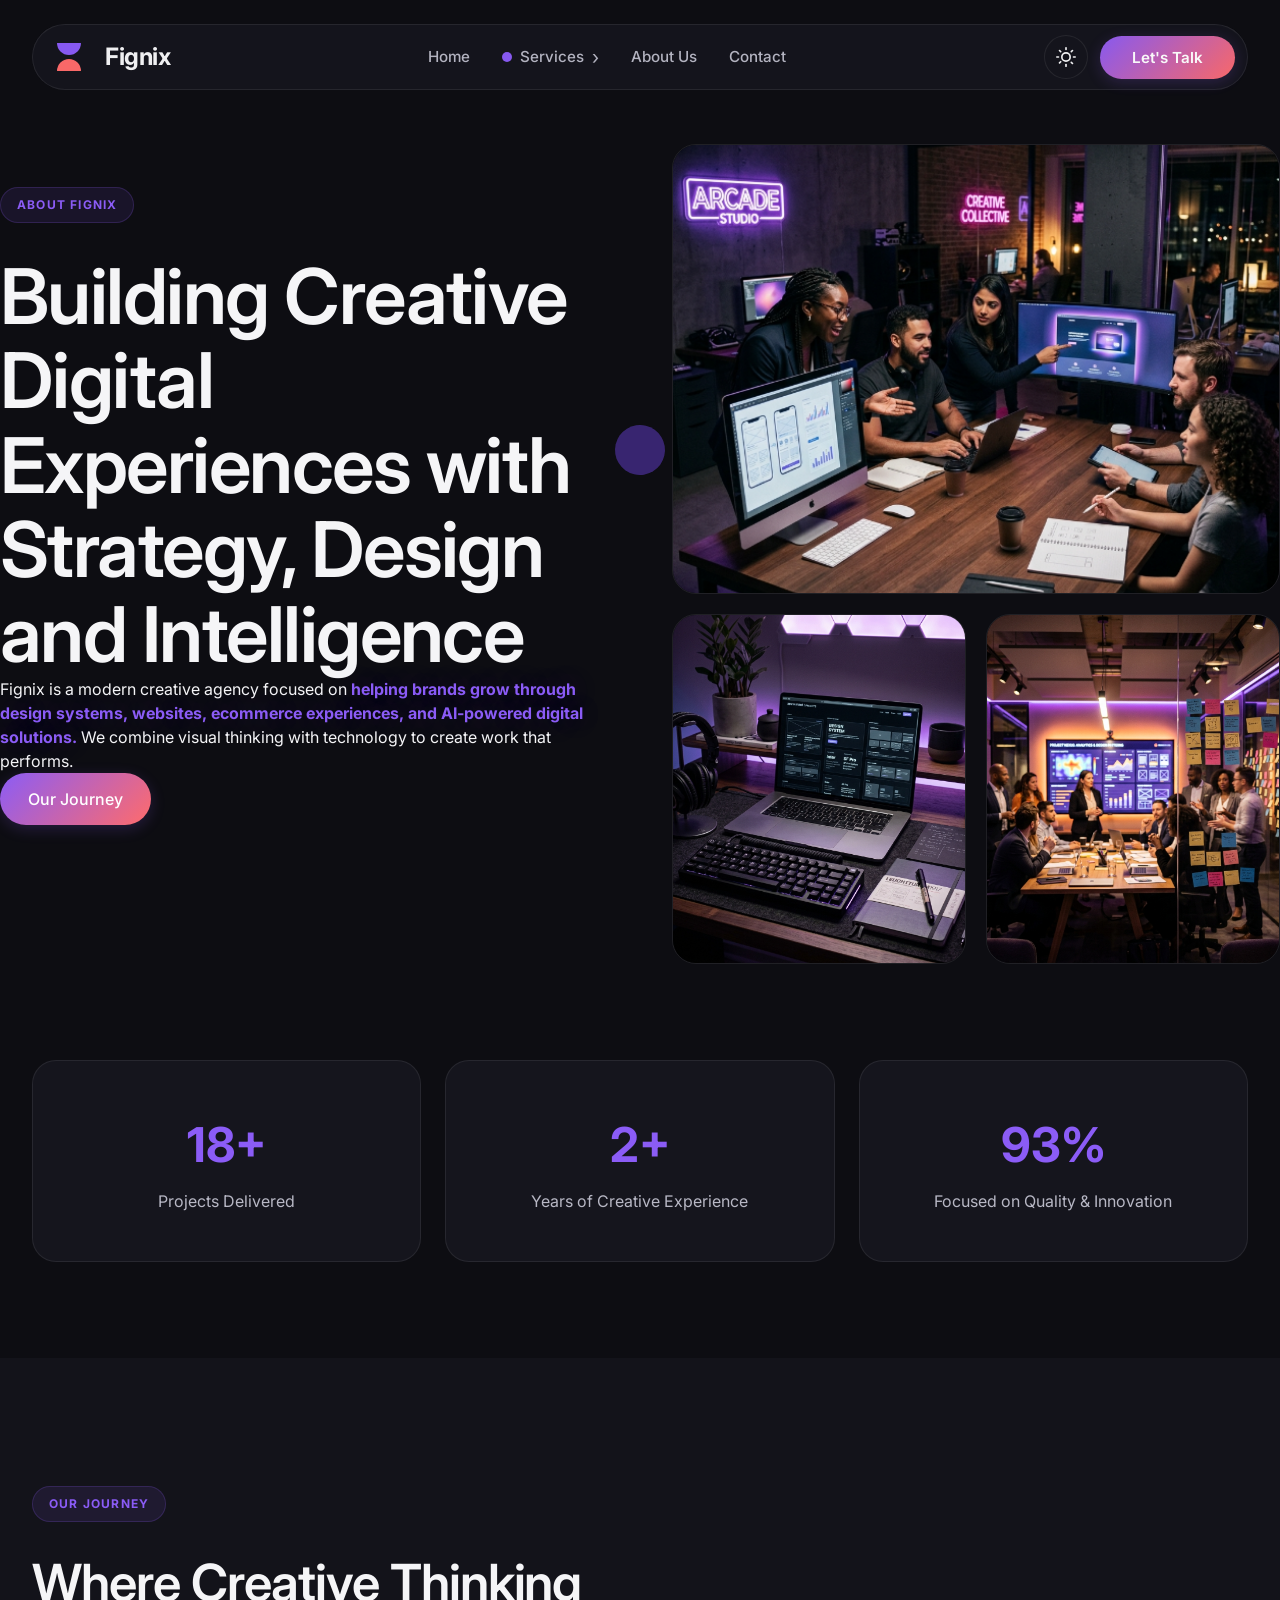
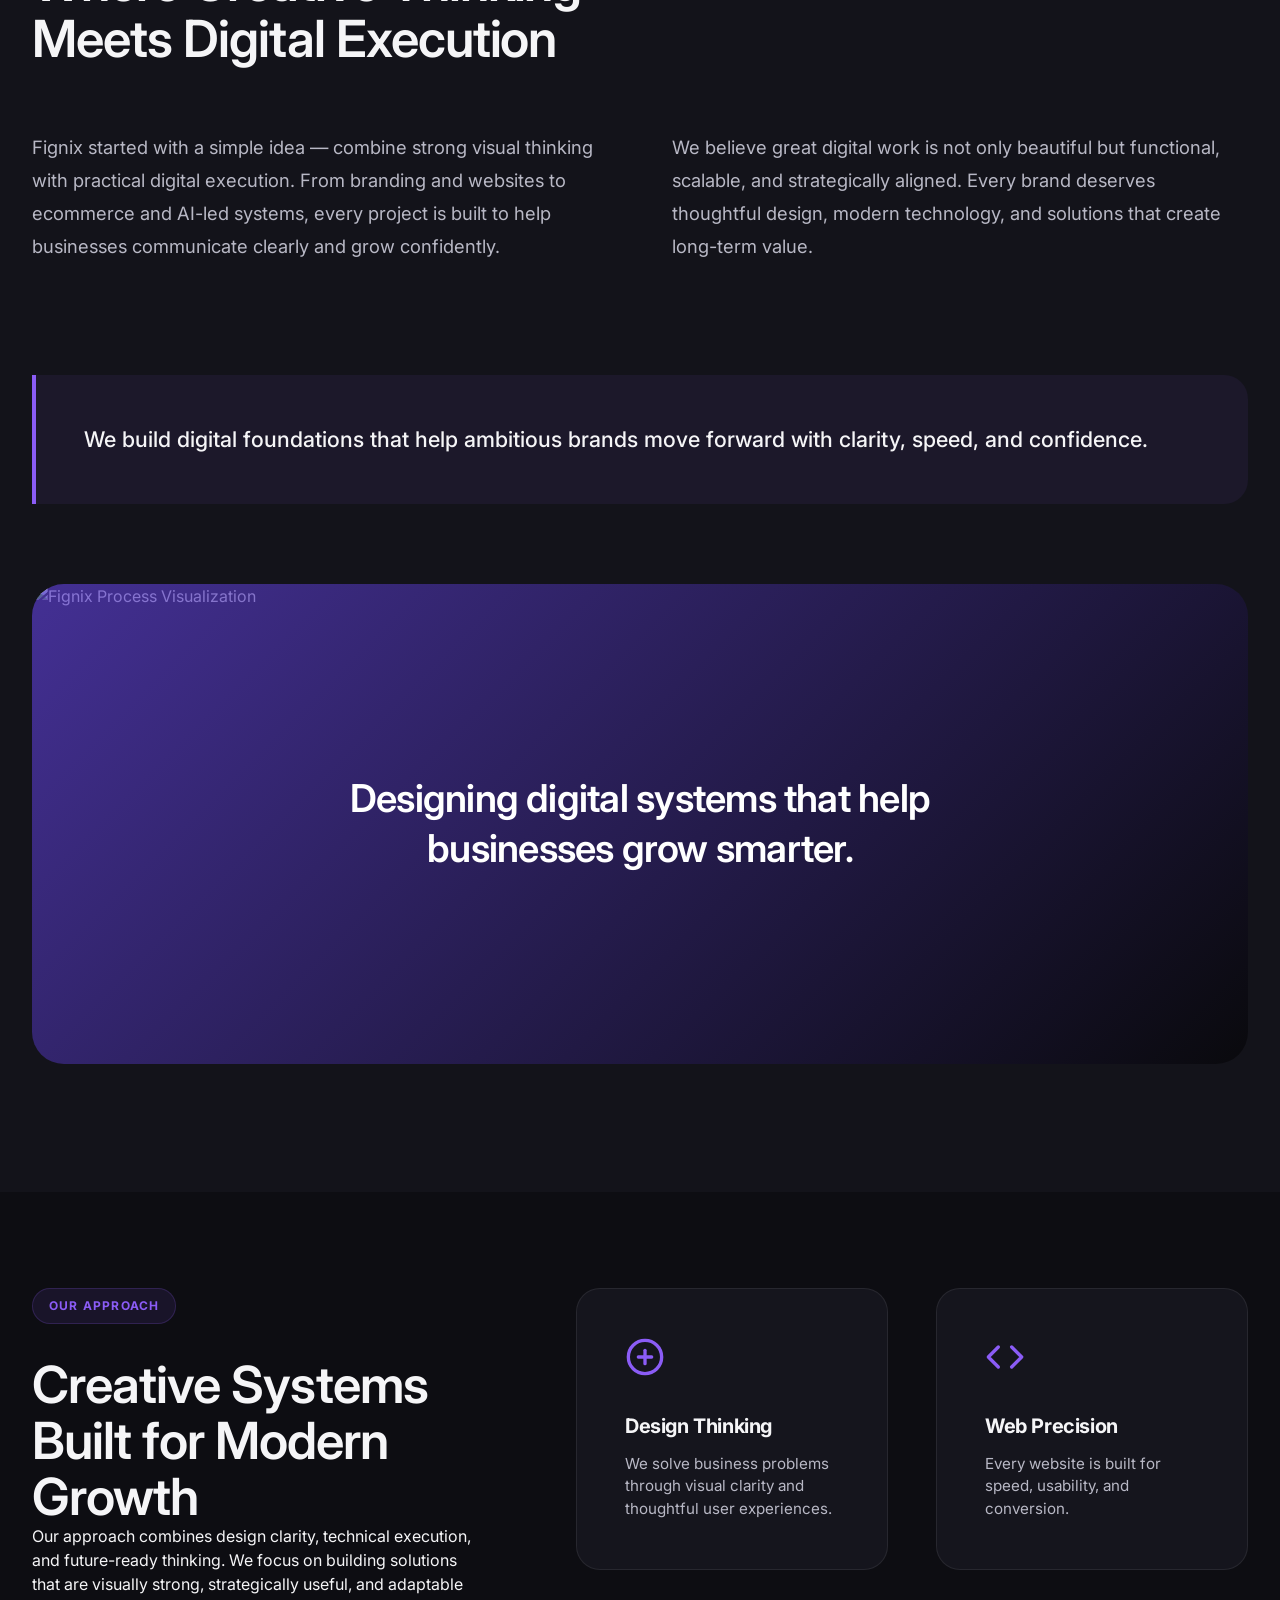
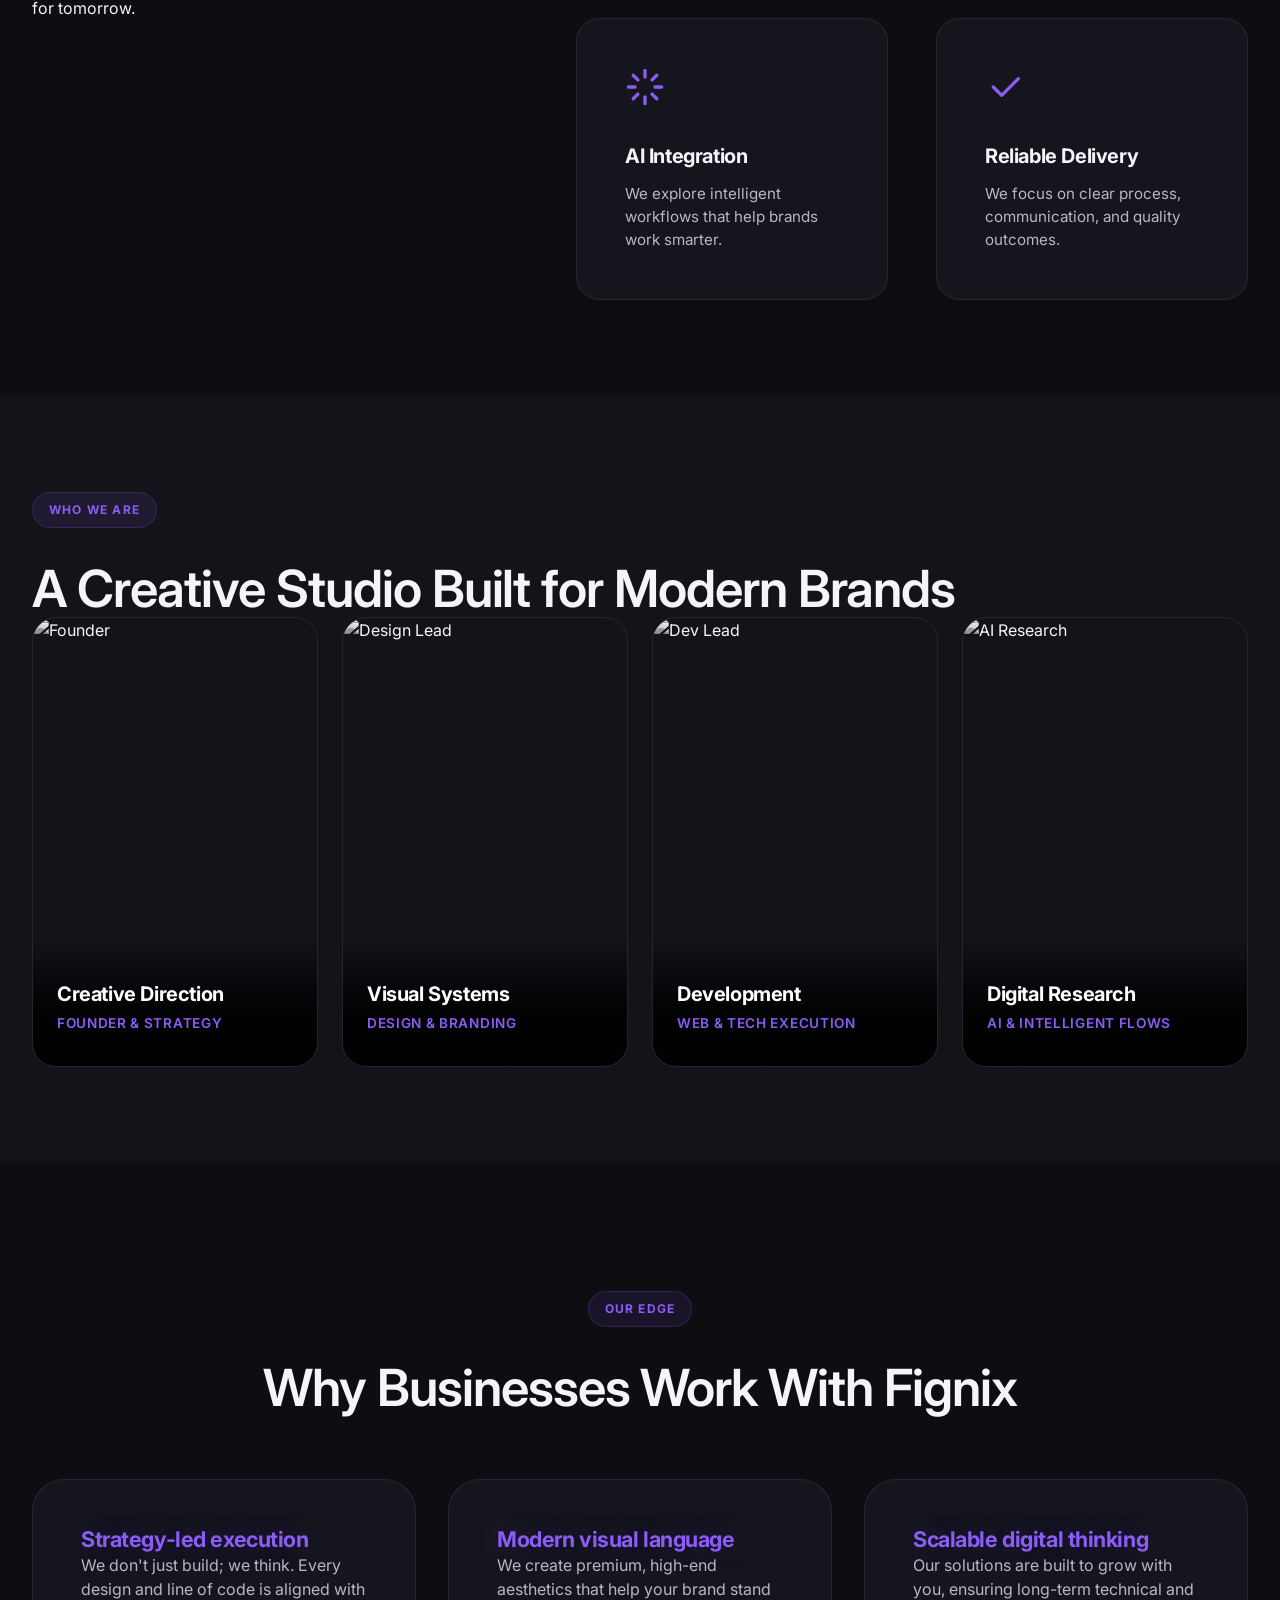
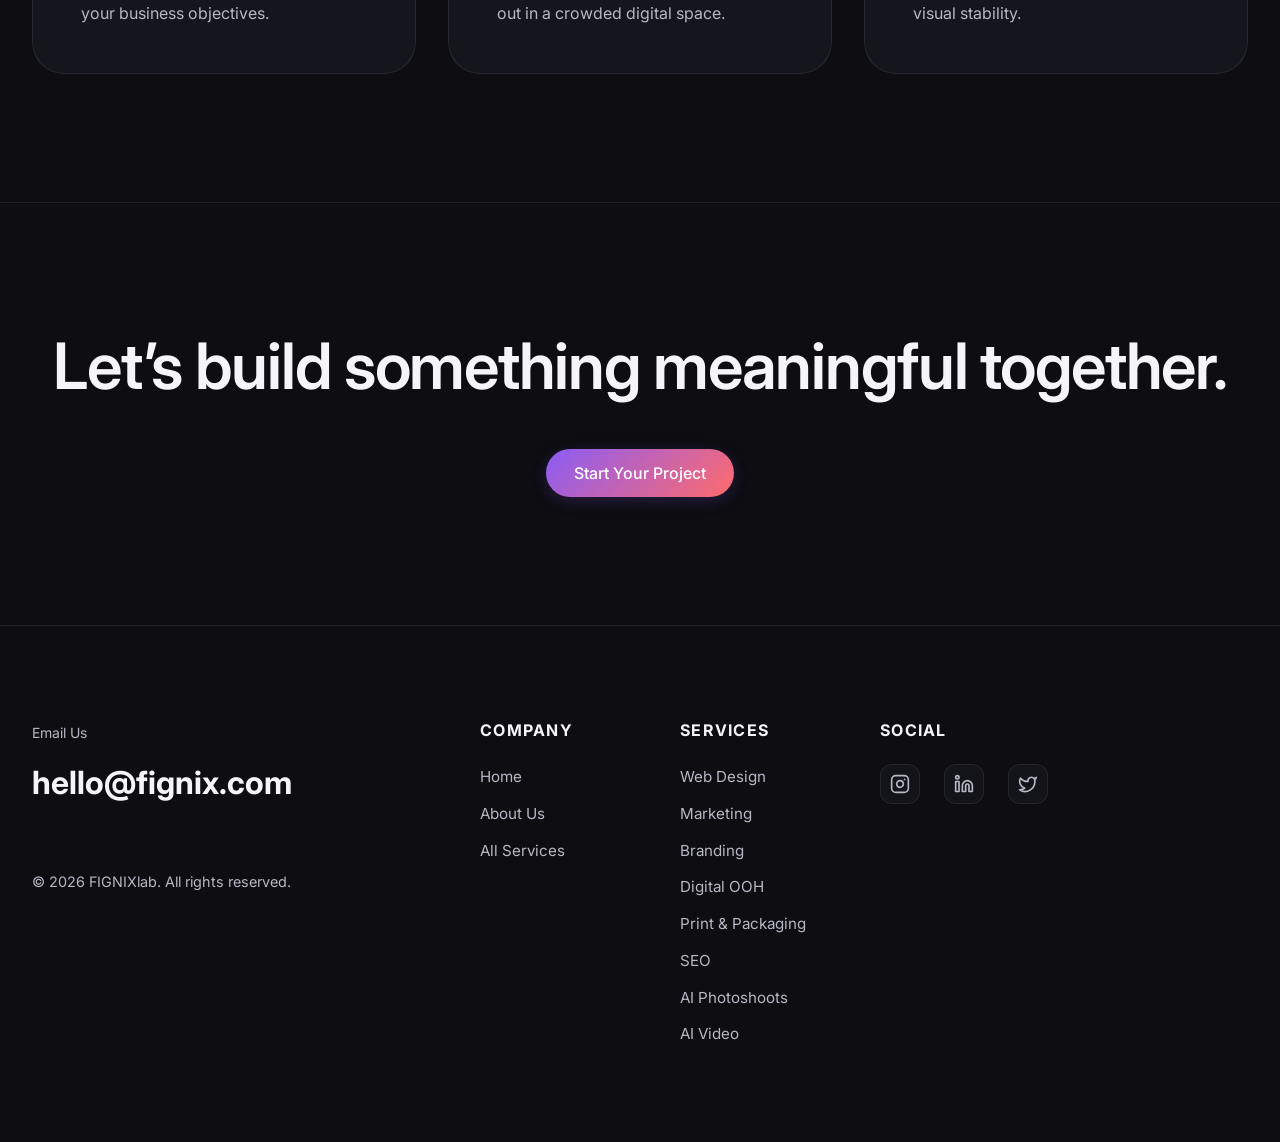
==== commit 41f72975: "Update about.html" ====
--- a/about.html
+++ b/about.html
@@ -24,7 +24,7 @@
                     <div class="logo-top-half"></div>
                     <div class="logo-bottom-half"></div>
                 </div>
-                <span class="logo-text">Fignix</span>
+                <a href="https://fignixlab.pages.dev/"></a><span class="logo-text">Fignix</span></a>
             </div>
             
             <nav class="header-nav">
@@ -411,4 +411,4 @@
     <script src="assets/js/main.js"></script>
     <script src="assets/js/global-canvas.js"></script>
 </body>
-</html>+</html>
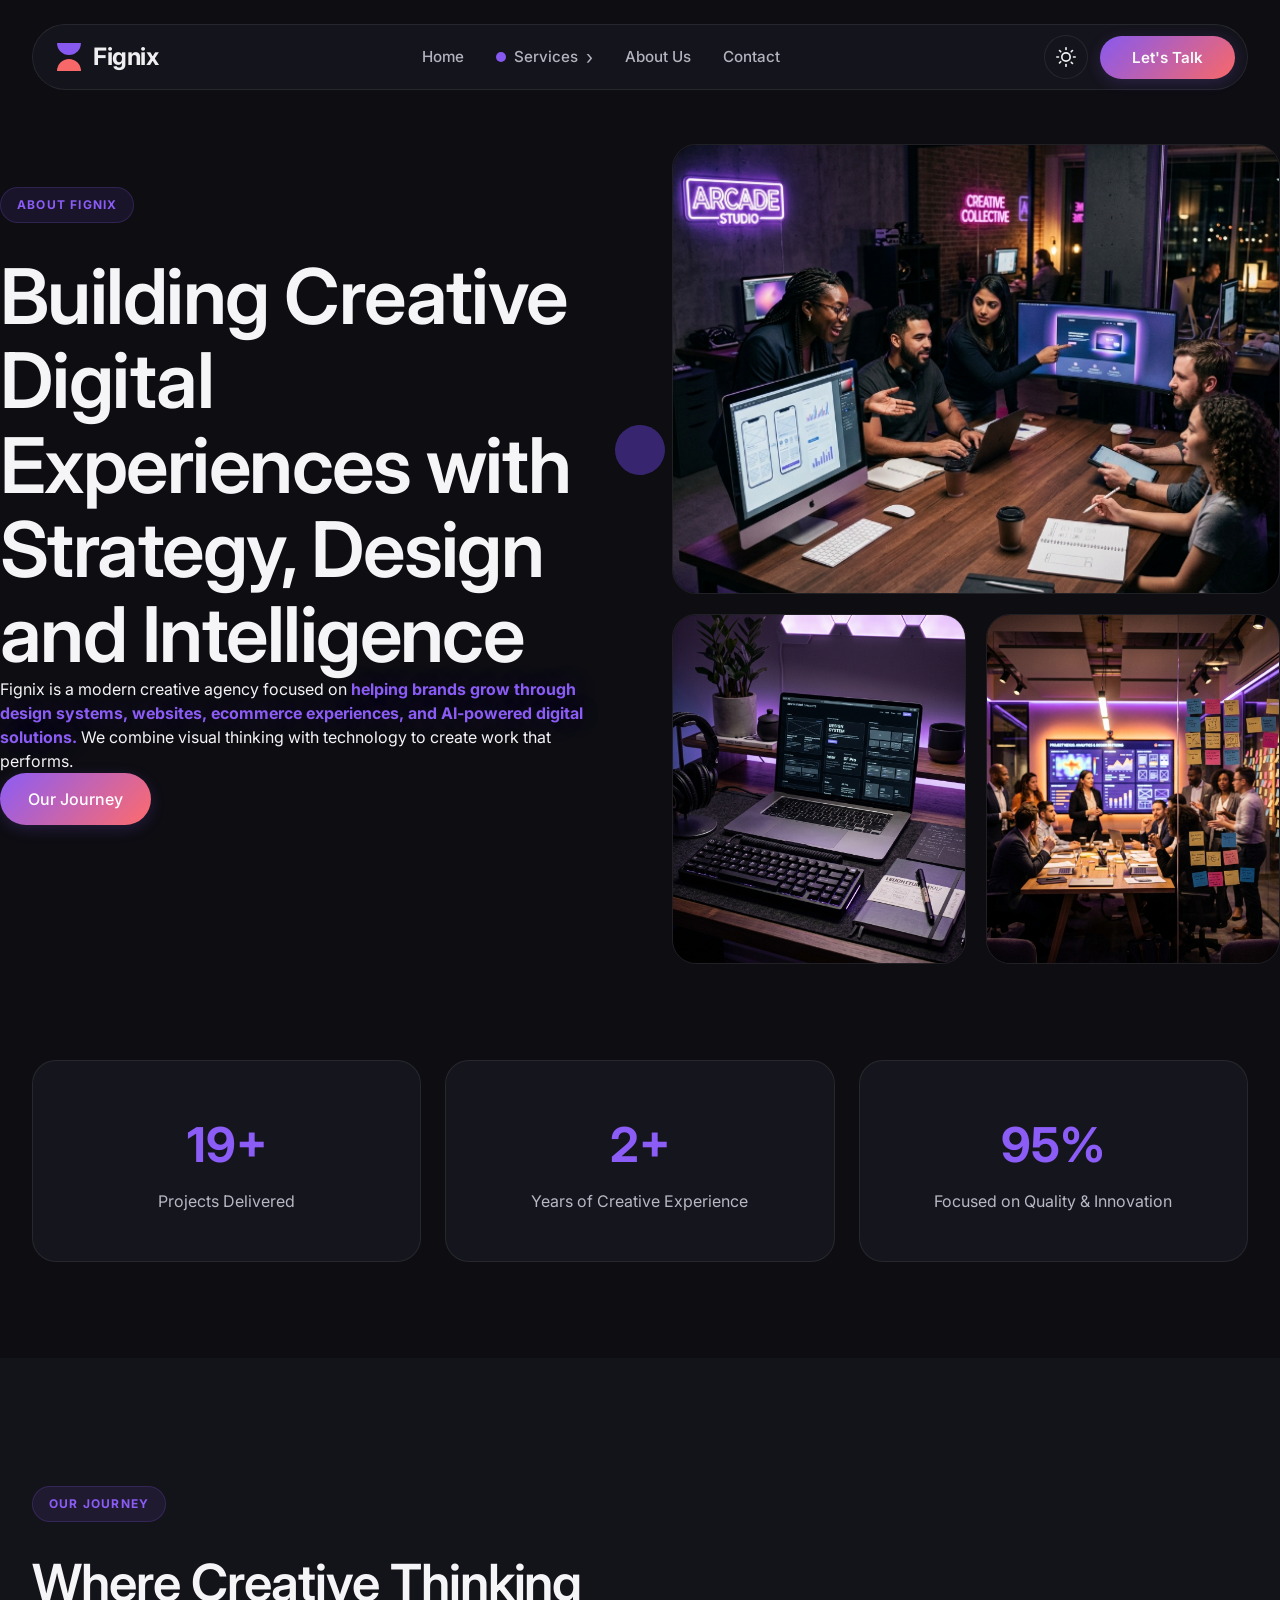
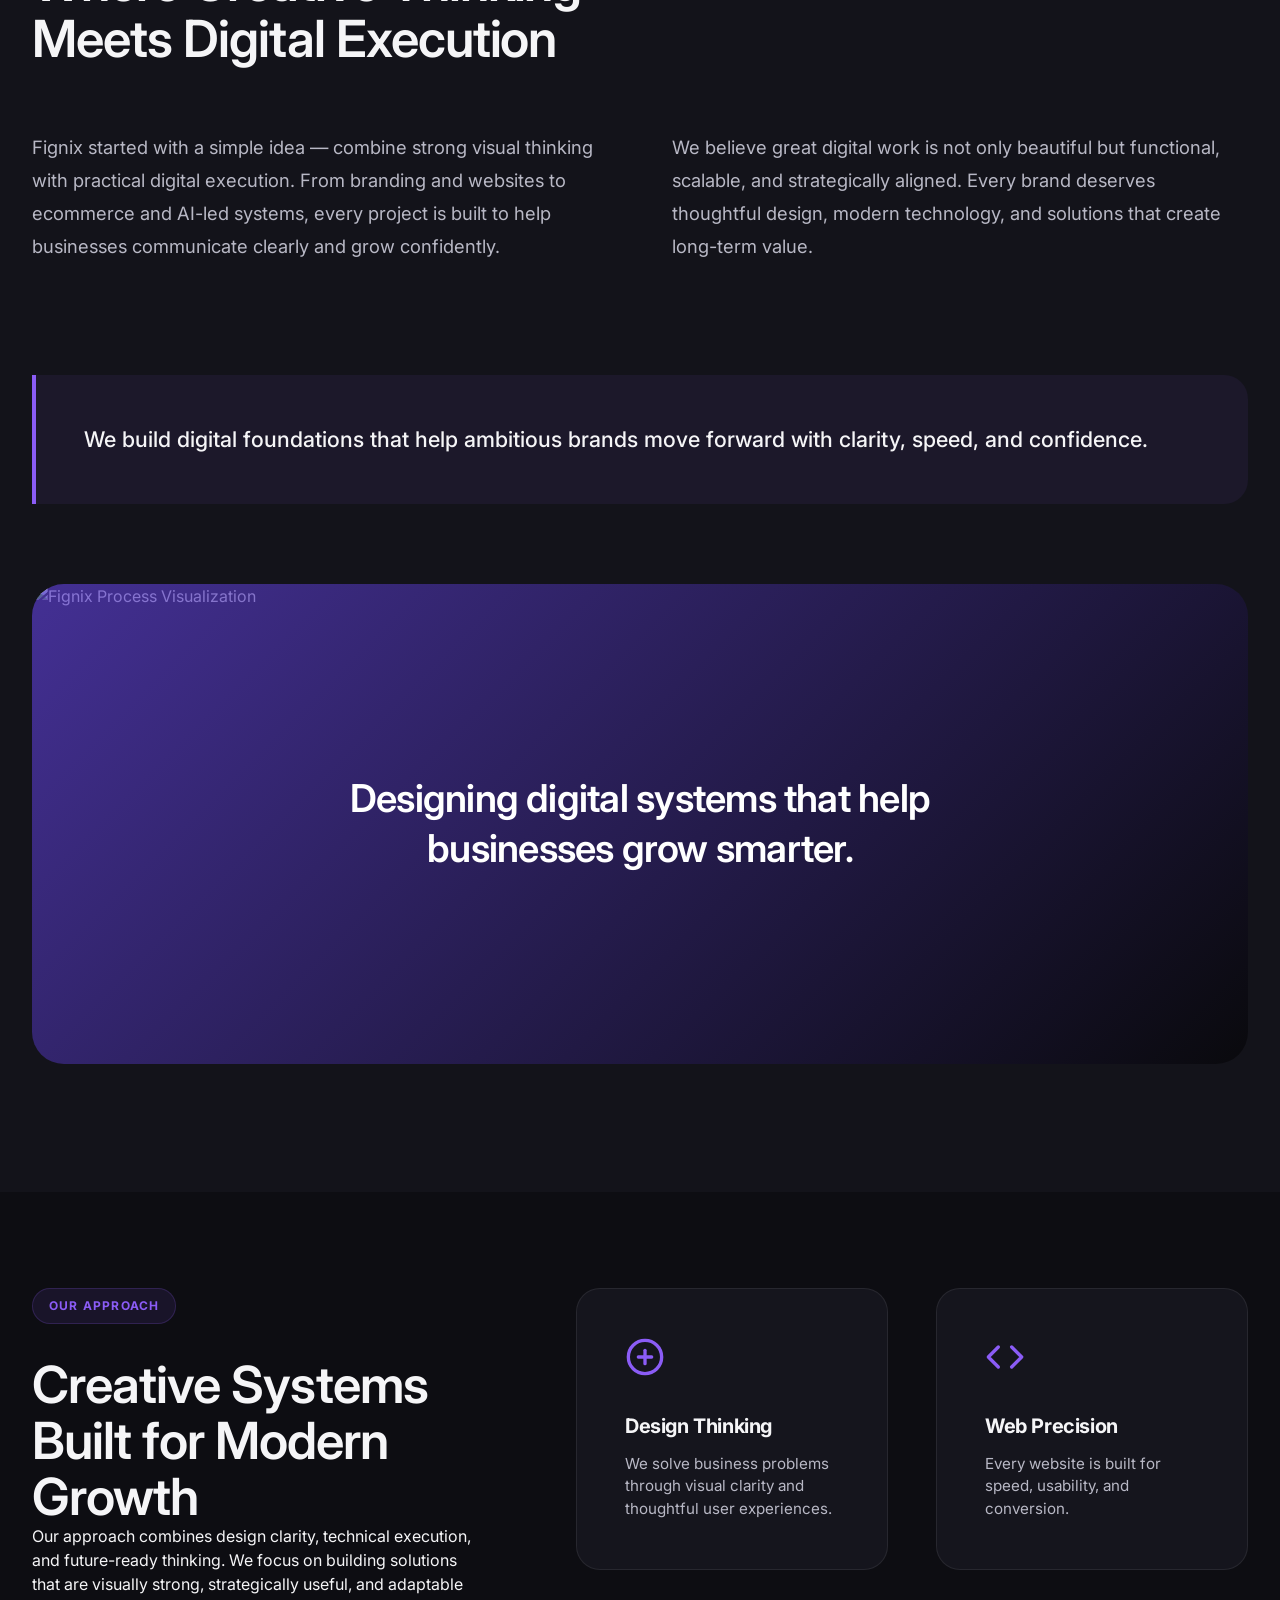
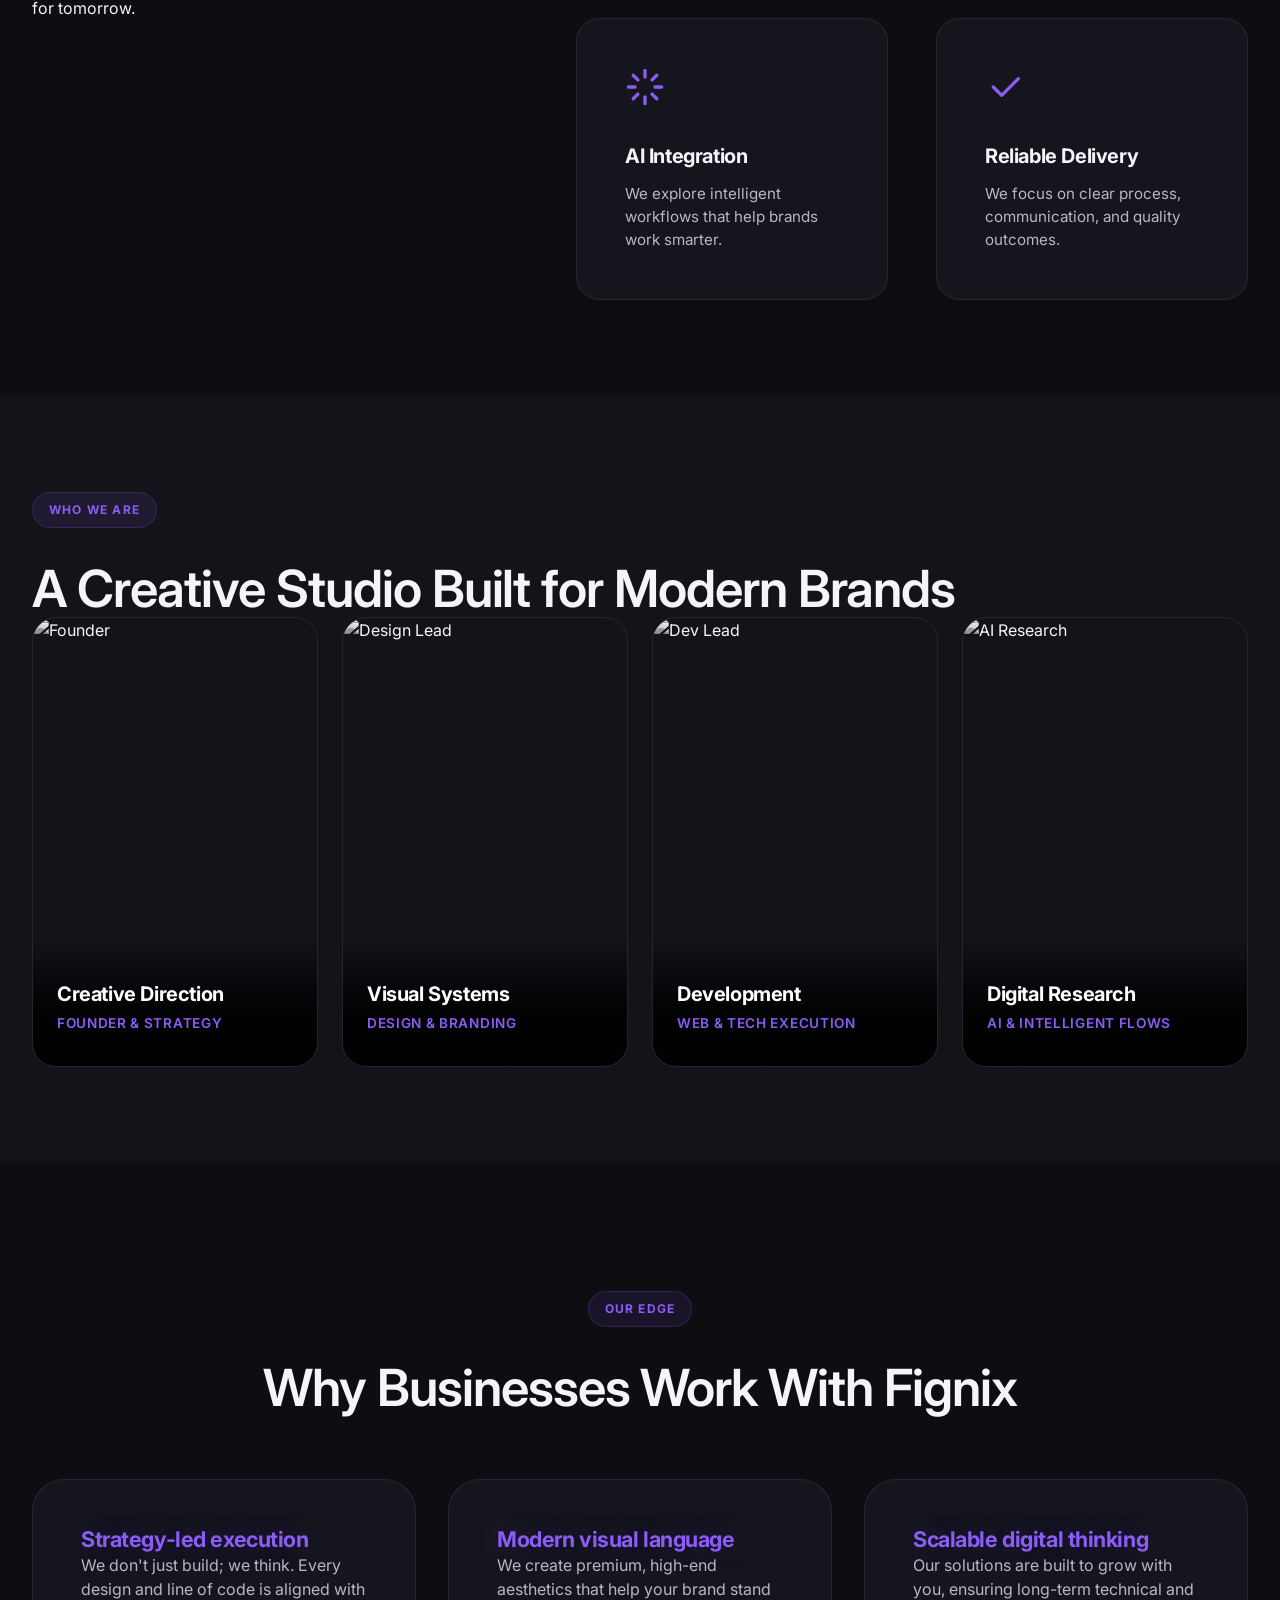
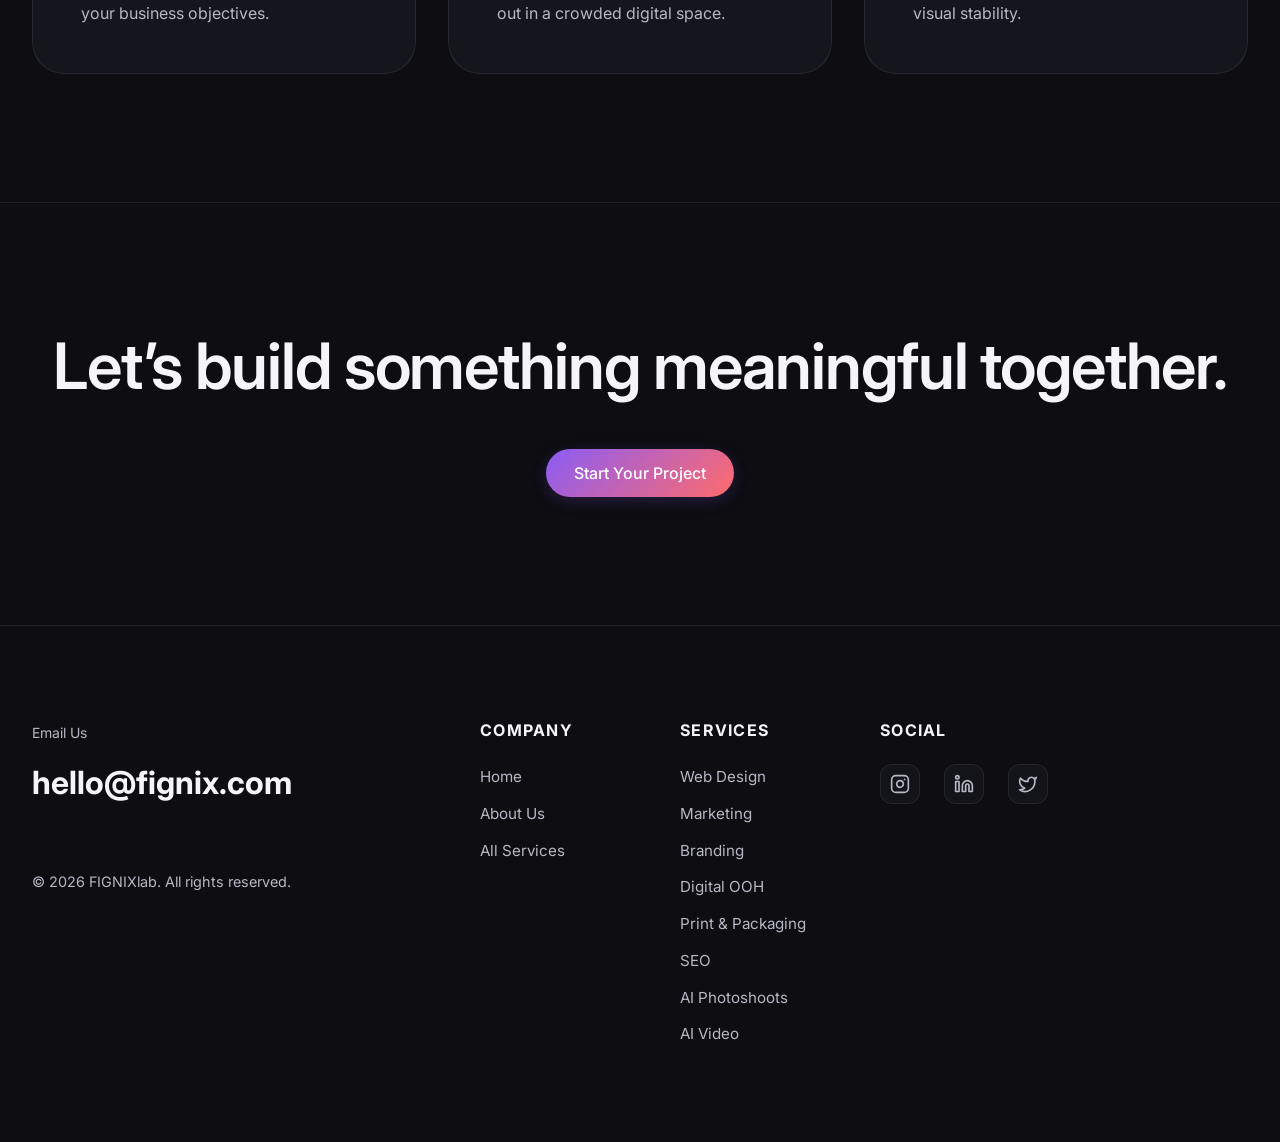
==== commit bc6fa803: "Update about.html" ====
--- a/about.html
+++ b/about.html
@@ -24,7 +24,7 @@
                     <div class="logo-top-half"></div>
                     <div class="logo-bottom-half"></div>
                 </div>
-                <a href="https://fignixlab.pages.dev/"></a><span class="logo-text">Fignix</span></a>
+                <a href="https://fignixlab.pages.dev/"><span class="logo-text">Fignix</span></a>
             </div>
             
             <nav class="header-nav">
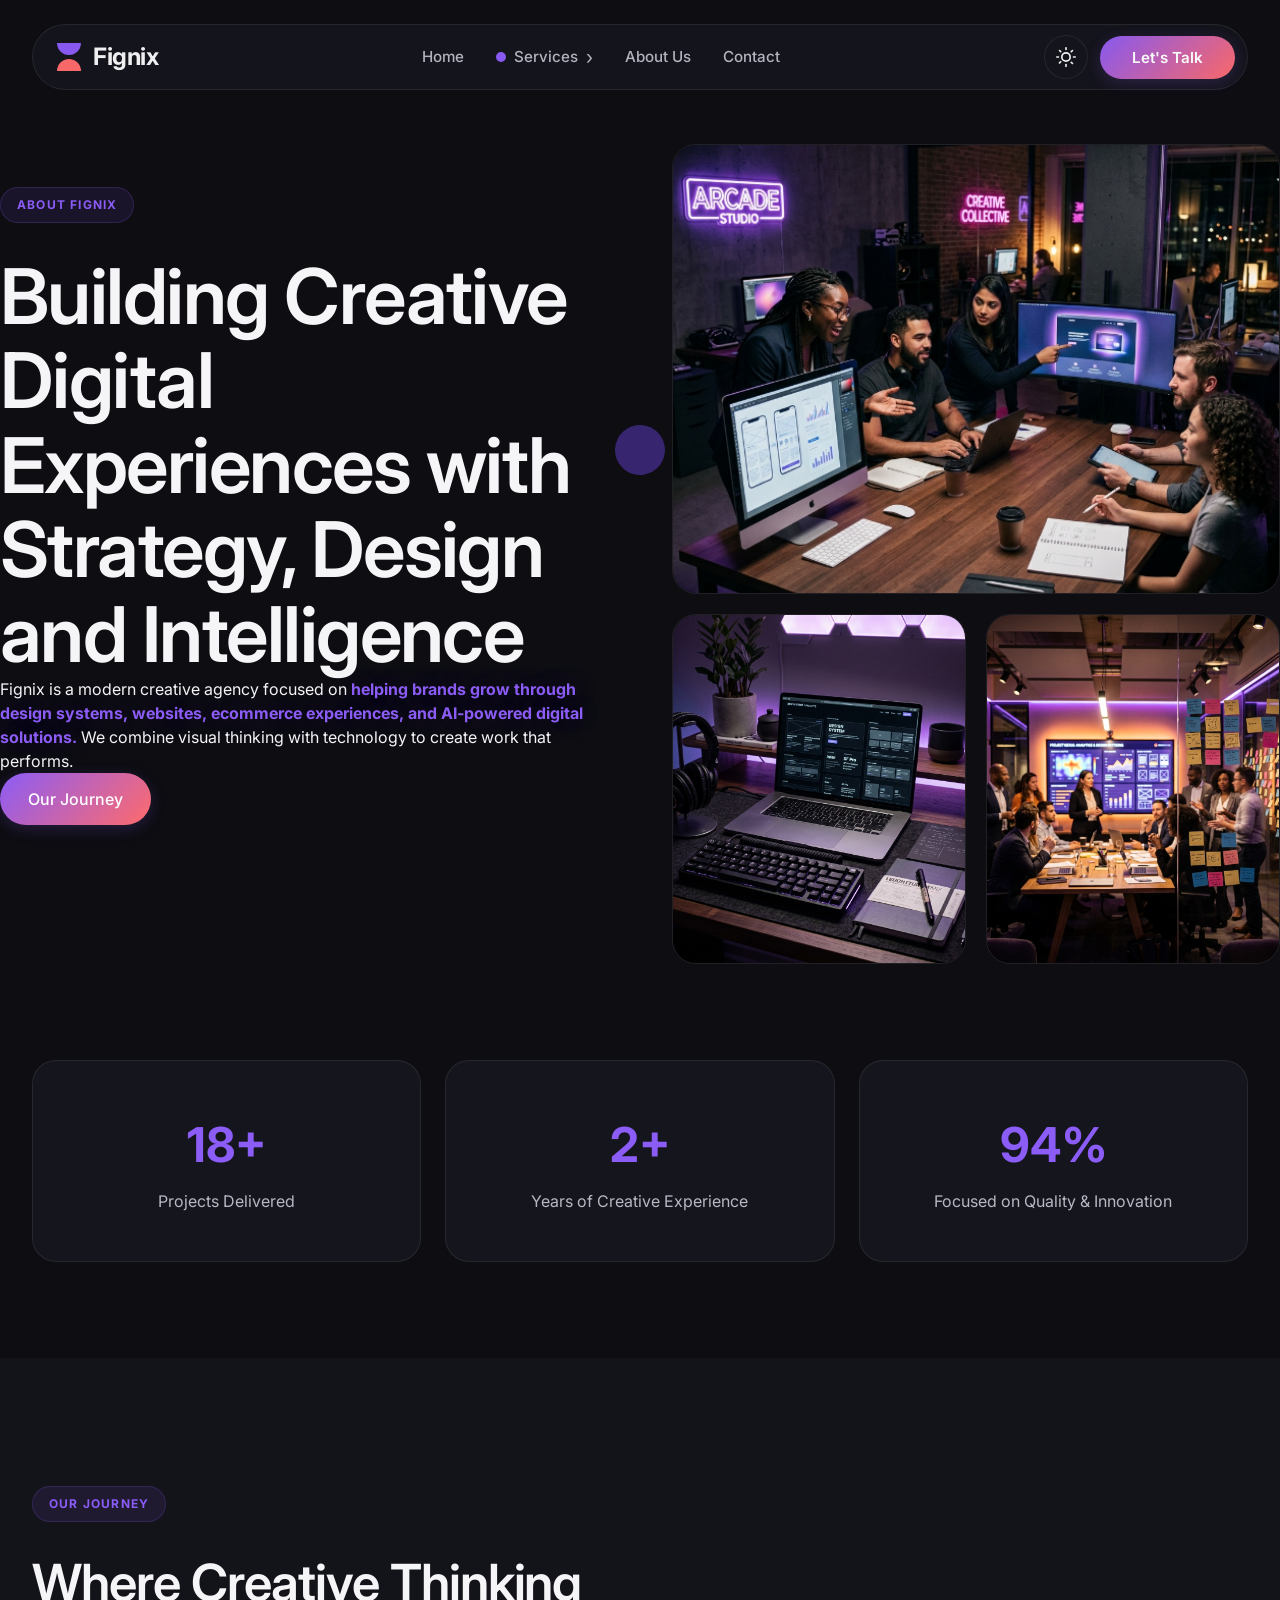
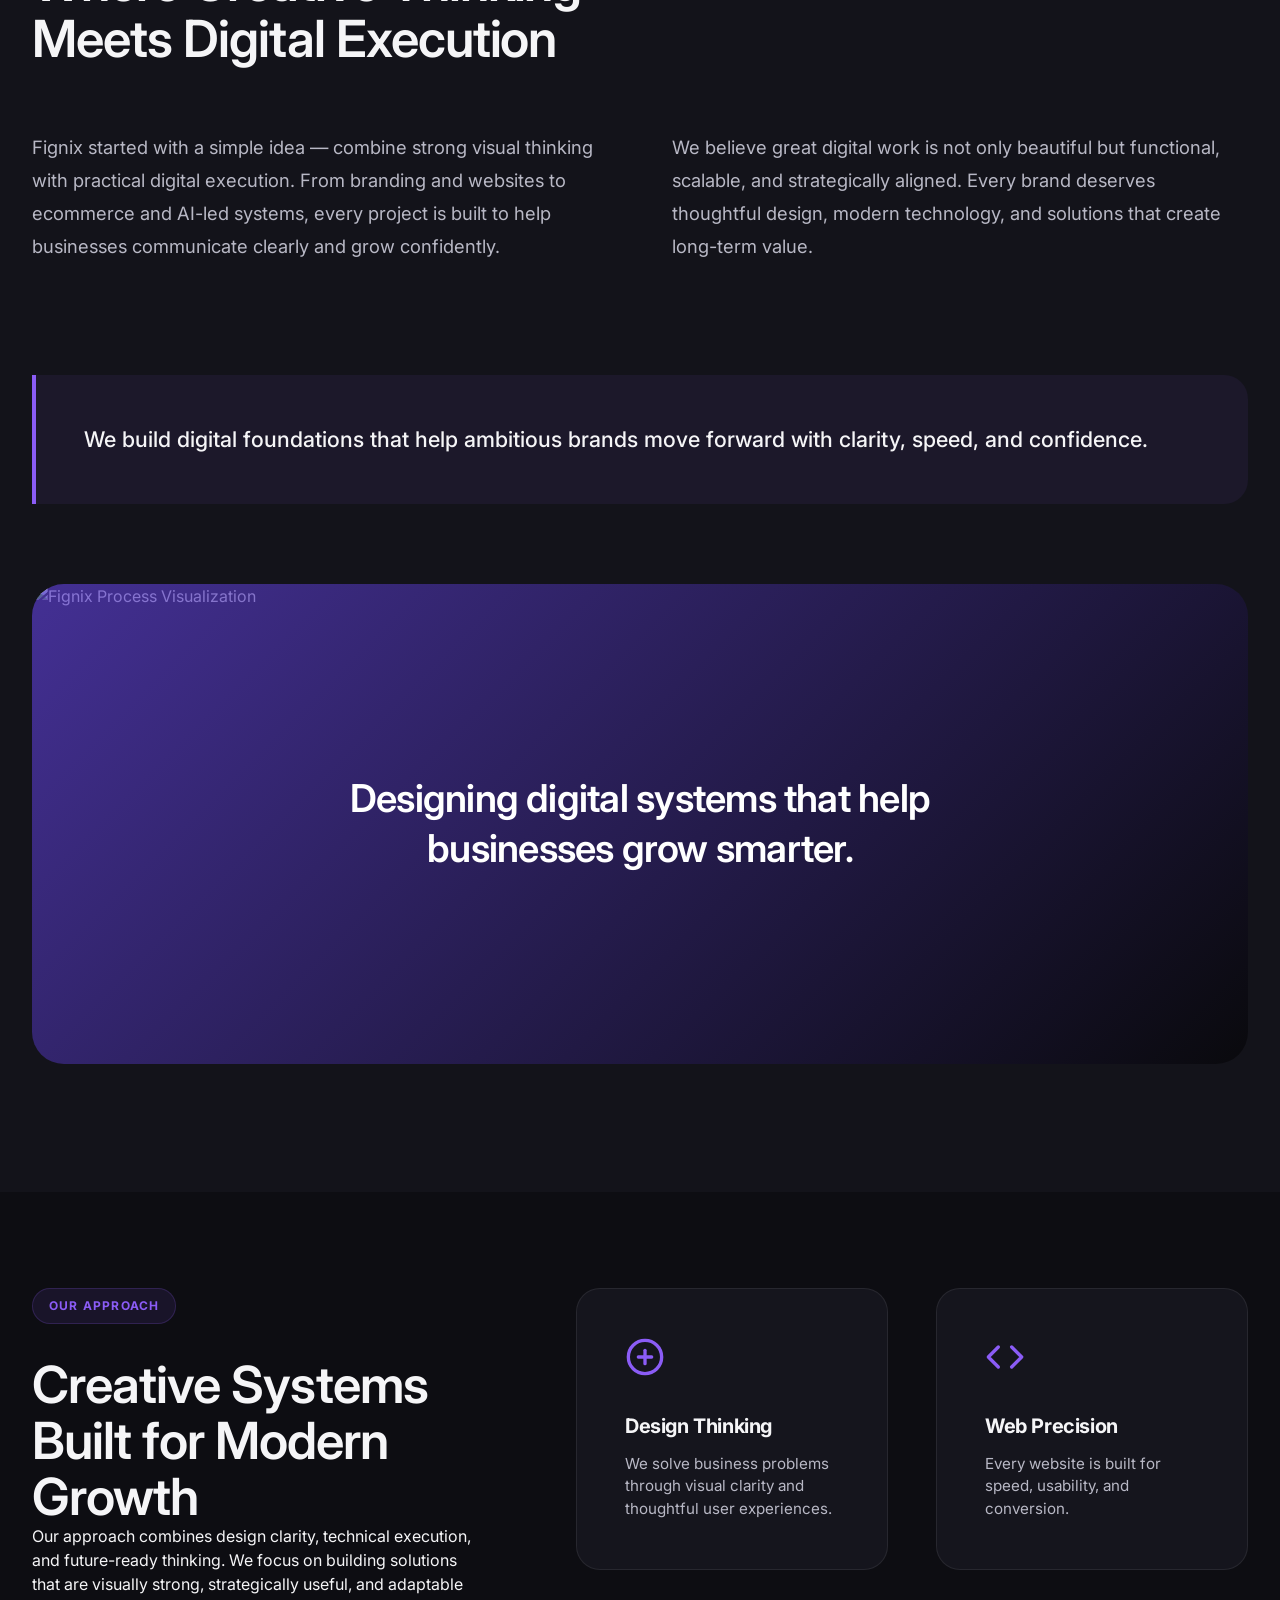
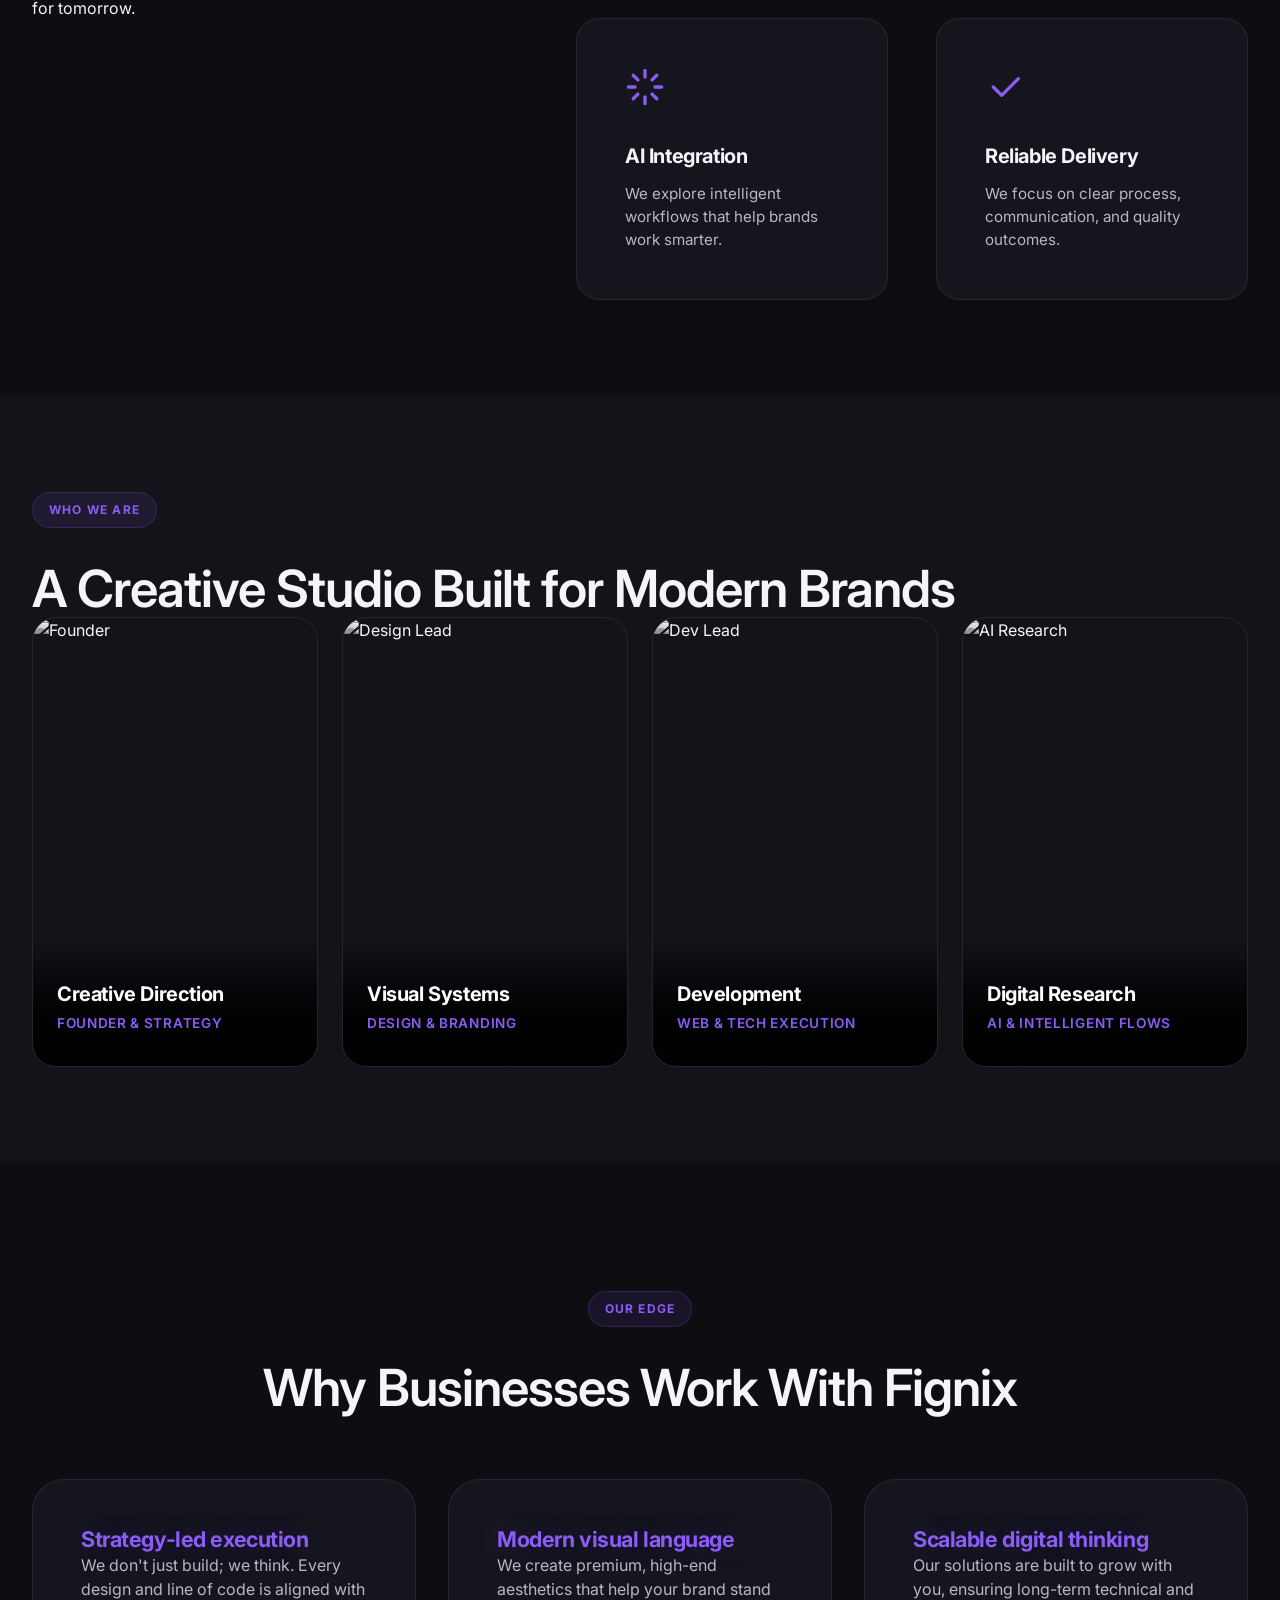
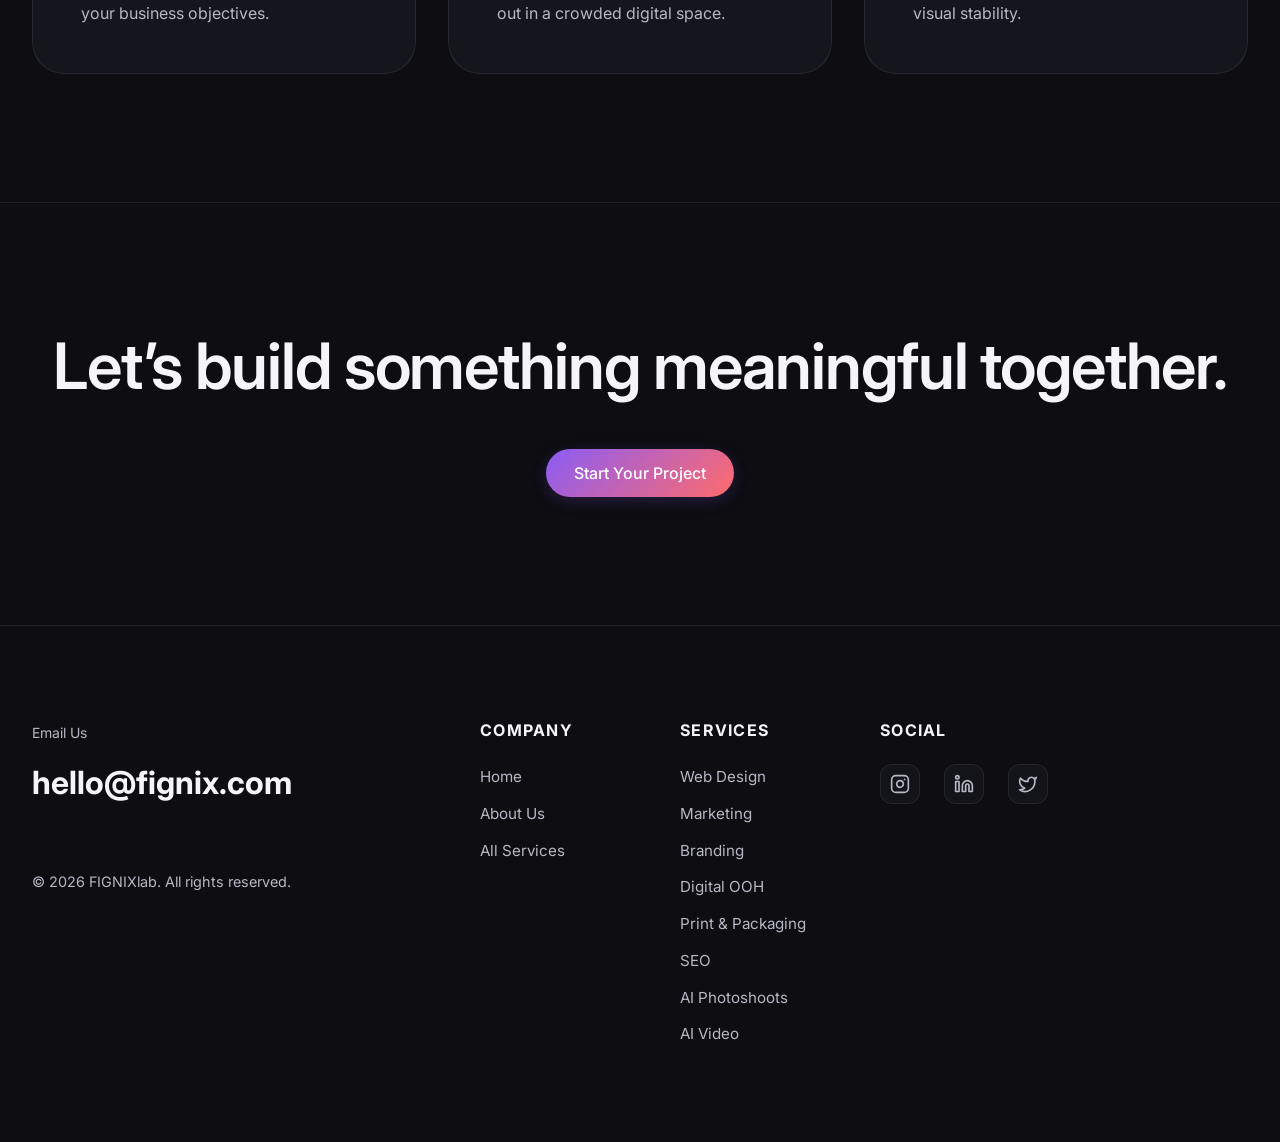
==== commit f850ae68: "Update about.html" ====
--- a/about.html
+++ b/about.html
@@ -24,7 +24,7 @@
                     <div class="logo-top-half"></div>
                     <div class="logo-bottom-half"></div>
                 </div>
-                <a href="https://fignixlab.pages.dev/"><span class="logo-text">Fignix</span></a>
+               <span class="logo-text"> <a href="https://fignixlab.pages.dev/">Fignix</a></span>
             </div>
             
             <nav class="header-nav">
